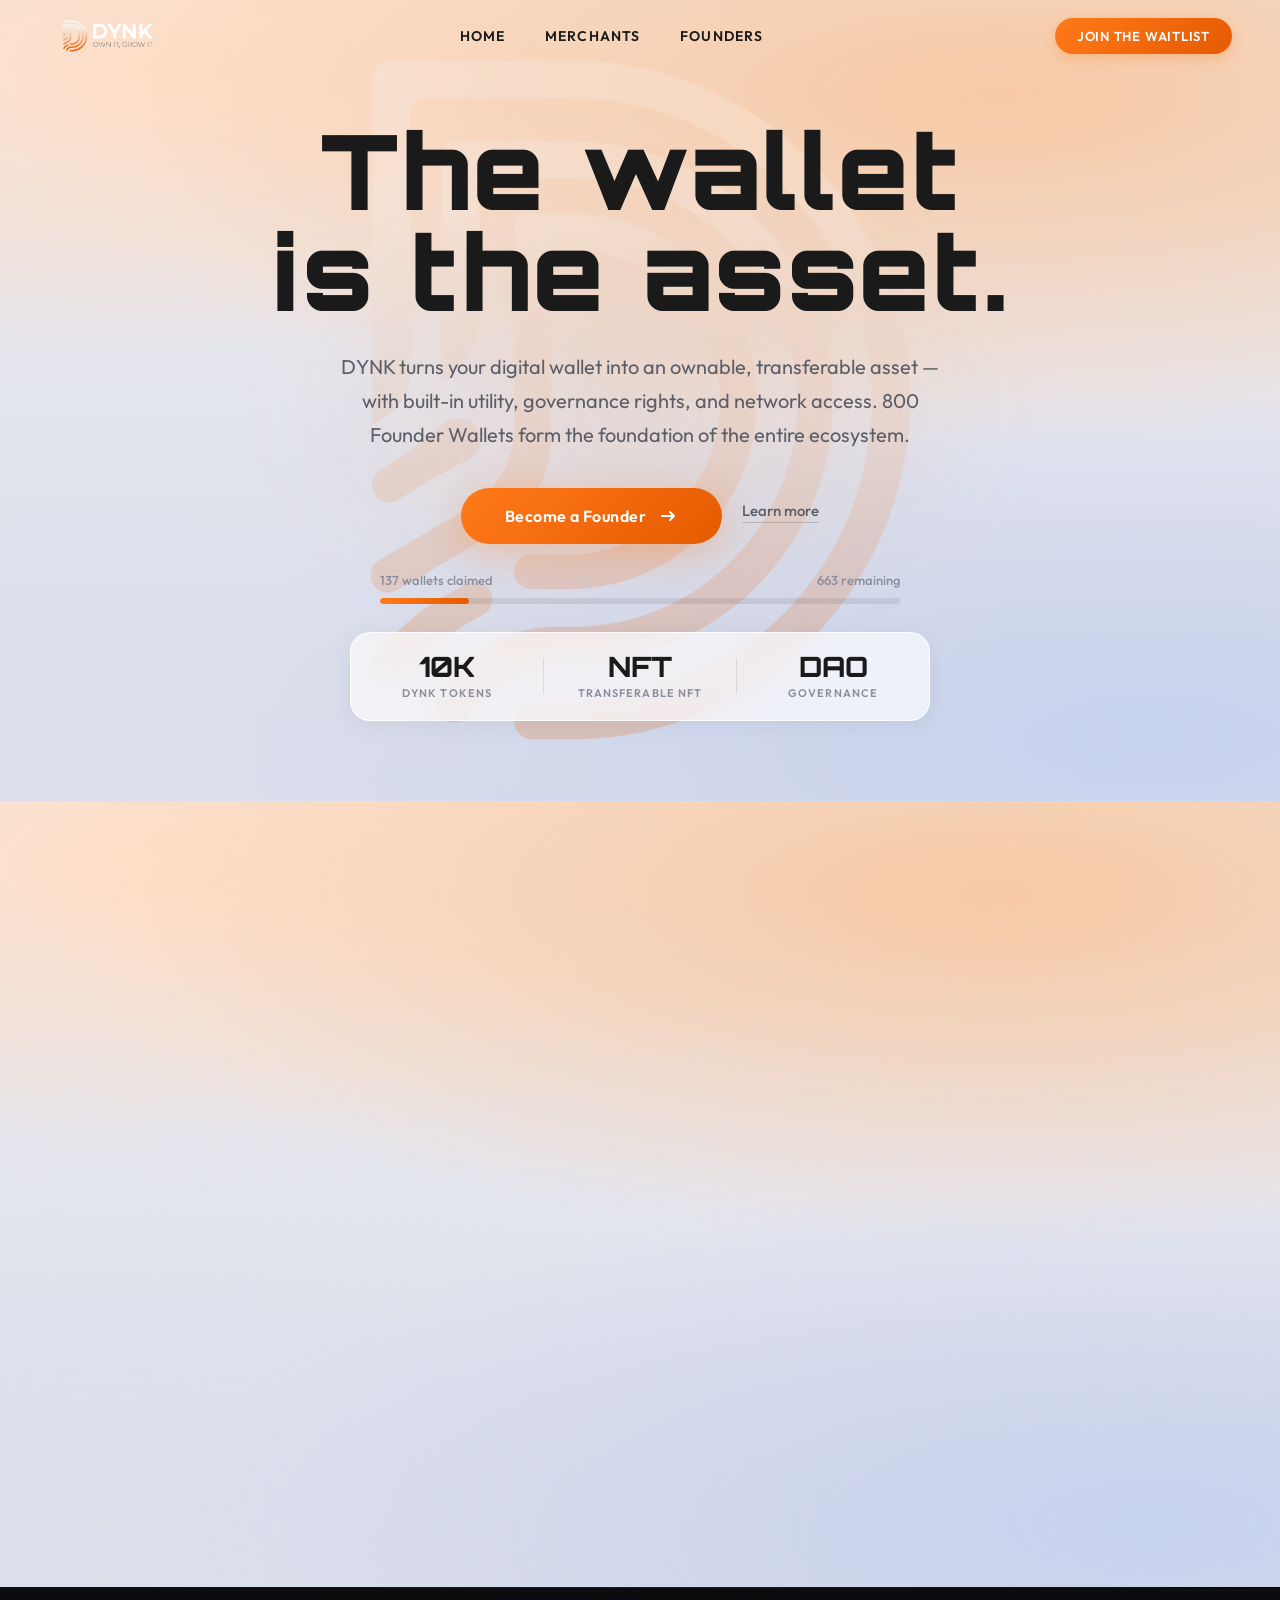
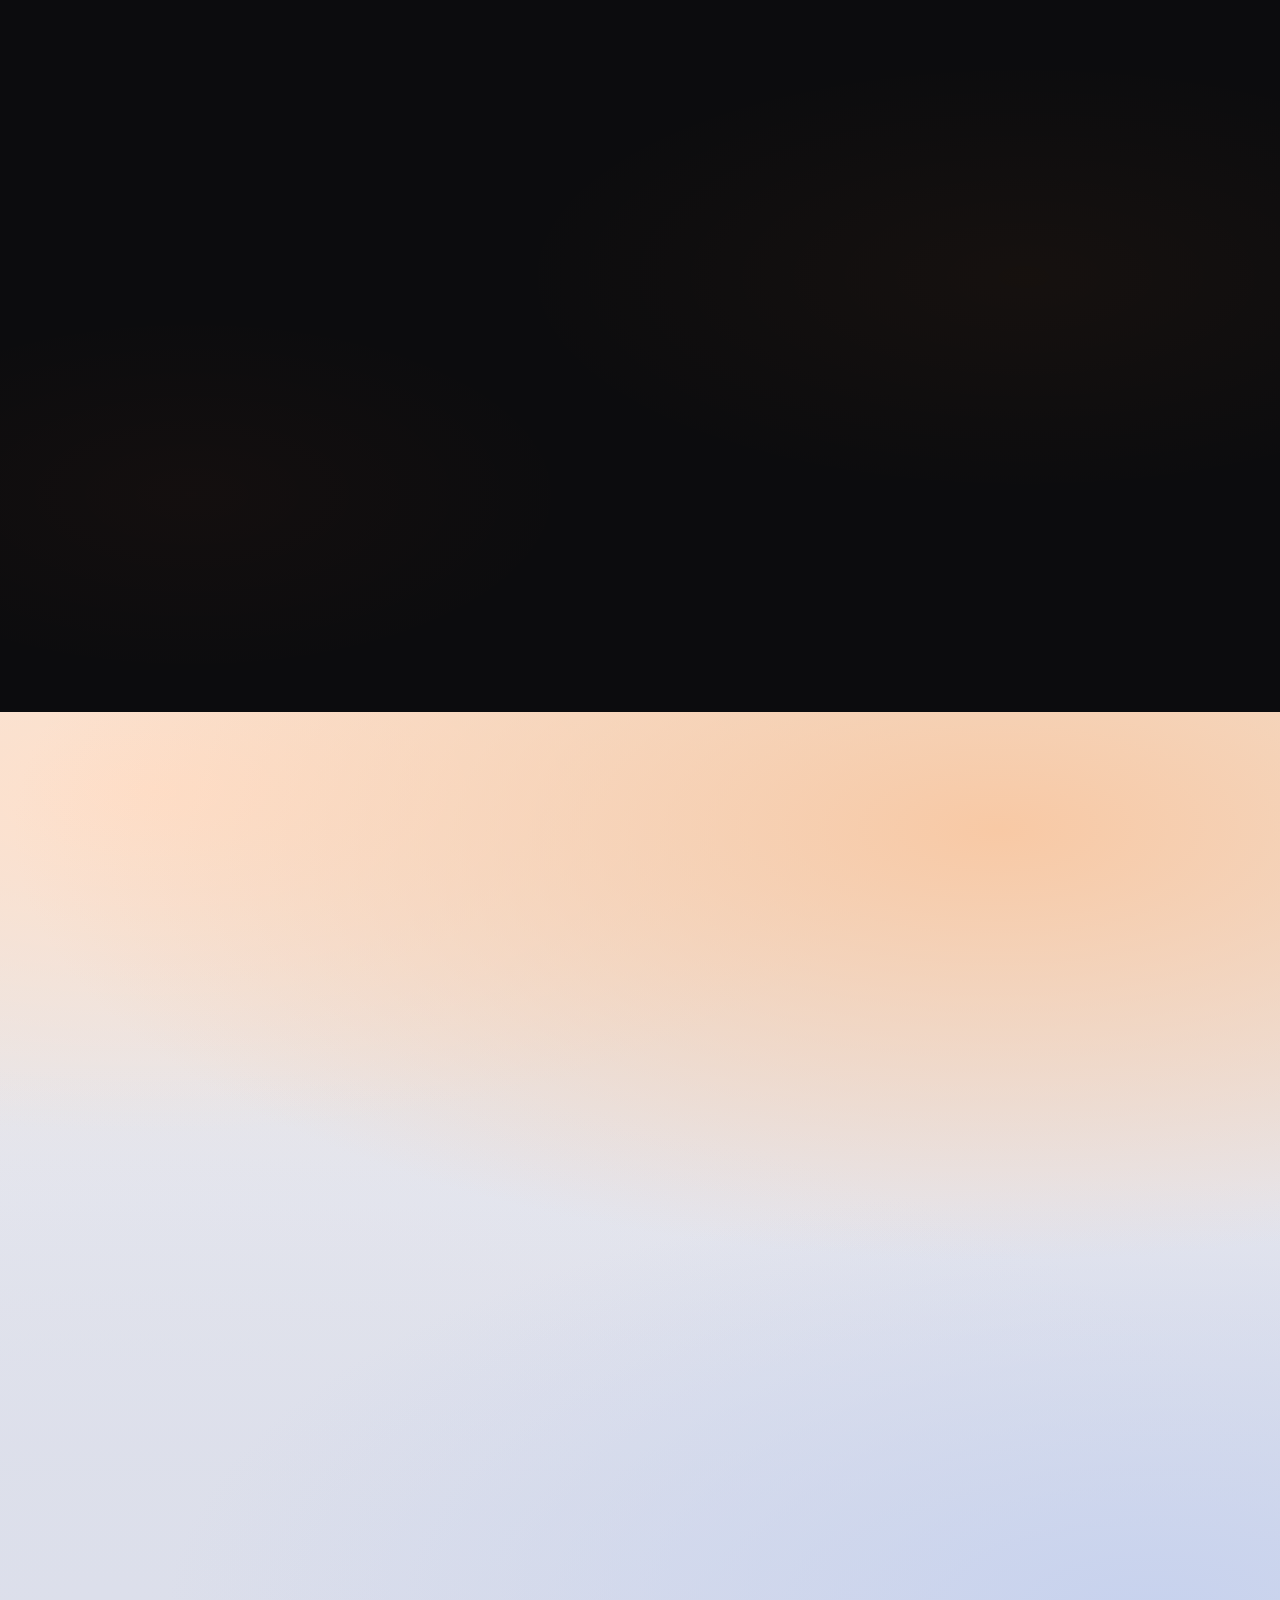
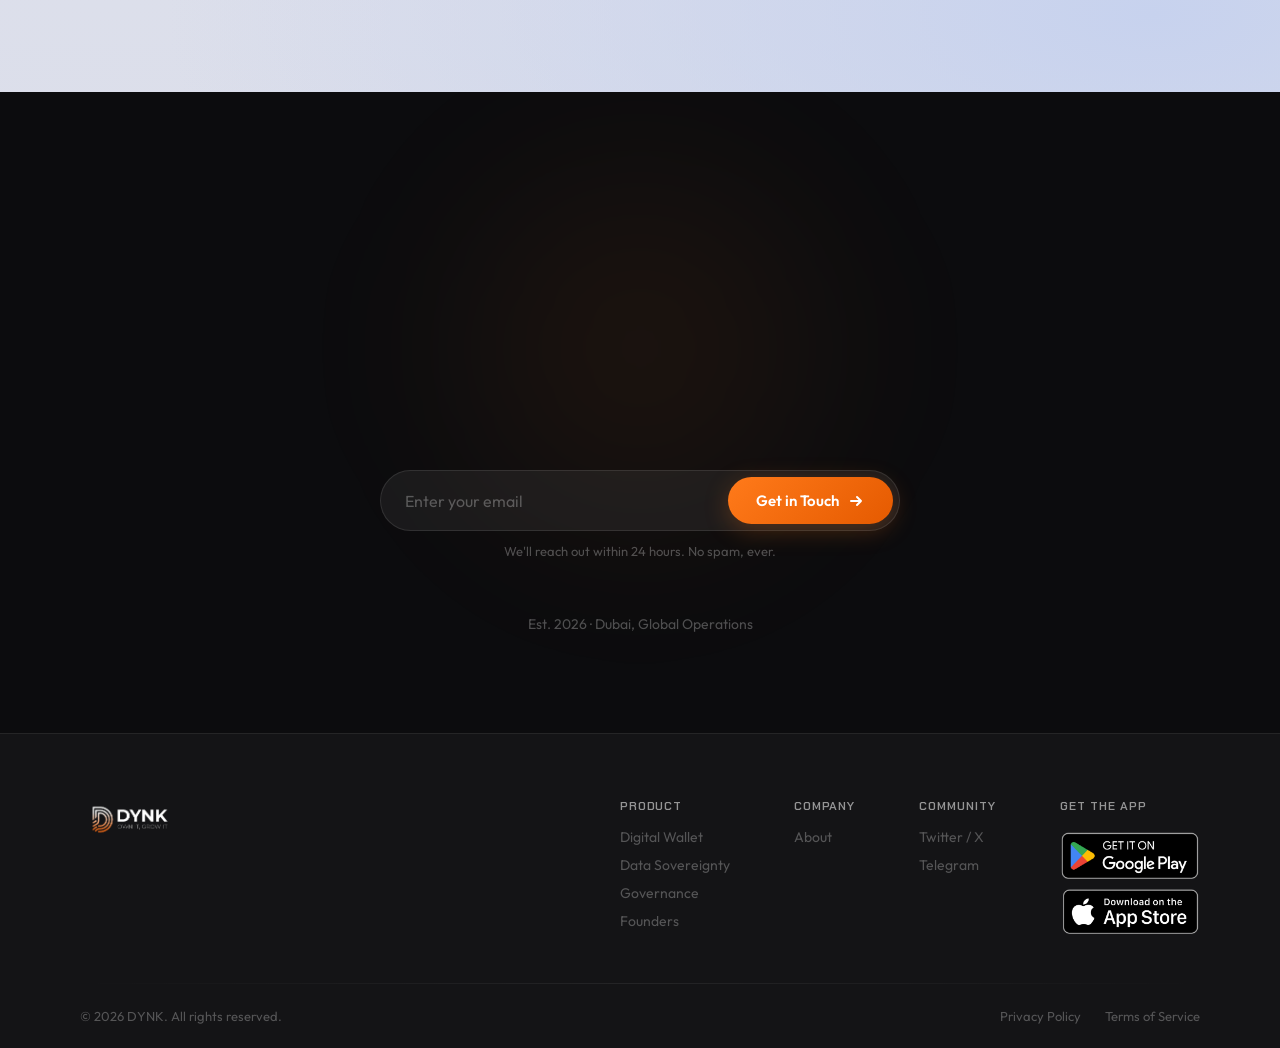
==== founders/index.html @ 8c7a5c3d "Fix Google Sheets webhook redirect and clean up routing - Fix sheets.js to manually follow Google Ap" ====
<!DOCTYPE html>
<html lang="en">
<head>
<meta charset="UTF-8">
<meta name="viewport" content="width=device-width, initial-scale=1.0">
<title>DYNK — Become a Founder</title>
<link rel="icon" type="image/png" href="../assets/dynk-gradient-mark.png">
<link href="https://fonts.googleapis.com/css2?family=Chakra+Petch:wght@400;500;600;700&family=Outfit:wght@300;400;500;600;700&family=Orbitron:wght@400;500;600;700;800;900&display=swap" rel="stylesheet">
<link rel="stylesheet" href="../hero.css">
<link rel="stylesheet" href="../sections.css">
<link rel="stylesheet" href="../founders.css">
<link rel="stylesheet" href="../scroll-anim.css">
</head>
<body>

<!-- NAV -->
<nav class="nav" id="siteNav">
  <div class="nav-inner">
    <a href="/" class="nav-logo">
      <img src="../assets/dynk-logo.png" alt="DYNK">
    </a>
    <div class="nav-links">
      <a href="/">Home</a>
      <a href="/merchants">Merchants</a>
      <a href="#">Founders</a>
    </div>
    <a href="#" class="nav-platform-btn">Join the Waitlist</a>
  </div>
</nav>

<!-- HERO -->
<section class="f-hero">
  <div class="hero-bg-light"></div>
  <div class="f-hero-glow"></div>
  <div class="f-hero-bg-mark">
    <img src="../assets/dynk-gradient-mark.png" alt="">
  </div>

  <div class="f-hero-content">
    <h1 class="f-hero-title f-hero-anim" style="--delay:0.1s">
      The wallet is the asset.
    </h1>

    <p class="f-hero-sub f-hero-anim" style="--delay:0.4s">
      DYNK turns your digital wallet into an ownable, transferable asset — with built-in utility, governance rights, and network access. 800 Founder Wallets form the foundation of the entire ecosystem.
    </p>

    <div class="f-hero-actions f-hero-anim" style="--delay:0.55s">
      <a href="#contact" class="hero-cta">
        <span>Become a Founder</span>
        <svg width="20" height="20" viewBox="0 0 20 20" fill="none"><path d="M4 10h12M12 6l4 4-4 4" stroke="currentColor" stroke-width="2" stroke-linecap="round" stroke-linejoin="round"></path></svg>
      </a>
      <a href="#problem" class="f-hero-learn">Learn more</a>
    </div>

    <div class="f-hero-progress-wrap f-hero-anim" style="--delay:0.7s">
      <div class="f-hero-progress-header">
        <span>137 wallets claimed</span>
        <span>663 remaining</span>
      </div>
      <div class="f-hero-progress-bar">
        <div class="f-hero-progress-fill" style="width: 17.1%"></div>
      </div>
    </div>

    <div class="f-hero-stats f-hero-anim" style="--delay:0.85s">
      <div class="f-hero-stat">
        <span class="f-hero-stat-val">10K</span>
        <span class="f-hero-stat-label">DYNK Tokens</span>
      </div>
      <div class="f-hero-stat-div"></div>
      <div class="f-hero-stat">
        <span class="f-hero-stat-val">NFT</span>
        <span class="f-hero-stat-label">Transferable NFT</span>
      </div>
      <div class="f-hero-stat-div"></div>
      <div class="f-hero-stat">
        <span class="f-hero-stat-val">DAO</span>
        <span class="f-hero-stat-label">Governance</span>
      </div>
    </div>
  </div>
</section>

<!-- THE PROBLEM -->
<section class="sec-wallet fp-section" id="problem">
  <div class="sec-inner">
    <div class="sec-label" data-anim="fade-up">The Problem</div>
    <h2 class="sec-title" data-anim="fade-up" data-delay="1">You're the product.<br>Not the customer.</h2>
    <p class="sec-desc" data-anim="fade-up" data-delay="2">Facebook, Google and Booking.com built trillion-dollar empires on your data — and you get nothing. Meanwhile fiat quietly erodes and crypto never reached daily use.</p>
    <div class="fp-stats-row">
      <div class="fp-stat-card" data-anim="fade-up" data-delay="1">
        <div class="fp-stat-val">$0</div>
        <div class="fp-stat-label">Earned by wallet holders</div>
        <p>Trillion-dollar empires monetise your data. All platform value flows to the provider.</p>
      </div>
      <div class="fp-stat-card" data-anim="fade-up" data-delay="2">
        <div class="fp-stat-val">4.5B</div>
        <div class="fp-stat-label">Zero Ownership</div>
        <p>Your wallet grows for years, but data, identity and loyalty belong to the platform.</p>
      </div>
      <div class="fp-stat-card" data-anim="fade-up" data-delay="3">
        <div class="fp-stat-val">15%+</div>
        <div class="fp-stat-label">Fiat Failing</div>
        <p>Global tensions expose fiat's limits. Digital currencies are the next order.</p>
      </div>
    </div>
  </div>
</section>

<!-- THE SOLUTION -->
<section class="sec-data fp-section">
  <div class="sec-inner">
    <div class="sec-label" data-anim="fade-up">The Solution</div>
    <h2 class="sec-title sec-title--light" data-anim="fade-up" data-delay="1">Not just a wallet.<br>A category of one.</h2>
    <p class="sec-desc sec-desc--light" data-anim="fade-up" data-delay="2" style="margin-bottom:48px;">DYNK's differentiation is not in the wallet itself. The wallet is the trojan horse. The agent is the company.</p>
    <div class="fp-compare">
      <div class="fp-compare-col fp-compare-col--old" data-anim="slide-left">
        <h4>Traditional Wallets</h4>
        <span class="fp-compare-sub">Other competitors</span>
        <ul>
          <li>Store value</li>
          <li>Send &amp; receive</li>
          <li class="fp-compare-neg">User earns nothing</li>
          <li class="fp-compare-neg">Platform owns data</li>
          <li class="fp-compare-neg">Not transferable</li>
        </ul>
      </div>
      <div class="fp-compare-col fp-compare-col--new" data-anim="slide-right">
        <h4>DYNK</h4>
        <span class="fp-compare-sub">A consented, user-paid commerce network</span>
        <ul>
          <li>Store value + send &amp; receive</li>
          <li>Owns your data</li>
          <li>Earns from your activity</li>
          <li>AI agent negotiates deals</li>
          <li>Wallet is a transferable NFT</li>
        </ul>
      </div>
    </div>
  </div>
</section>

<!-- WHAT FOUNDERS GET -->
<section class="sec-wallet fp-section">
  <div class="sec-inner">
    <div class="sec-label" data-anim="fade-up">Founder Benefits</div>
    <h2 class="sec-title" data-anim="fade-up" data-delay="1">What you get.</h2>
    <p class="sec-desc" data-anim="fade-up" data-delay="2" style="margin-bottom:48px;">800 Founder Wallets (#001–#800). Utility-packed wallets with governance rights and priority network access.</p>
    <div class="wallet-grid" style="grid-template-columns: repeat(3, 1fr);">
      <div class="w-card fp-benefit-card" data-anim="fade-up" data-delay="1">
        <div class="fp-benefit-num">10,000</div>
        <h3>DYNK Tokens</h3>
        <p>Each Founder Wallet comes loaded with 10,000 DYNK tokens at genesis.</p>
      </div>
      <div class="w-card fp-benefit-card" data-anim="fade-up" data-delay="2">
        <div class="fp-benefit-num">38%</div>
        <h3>Founder Allocation</h3>
        <p>8,000,000 DYNK (38% of total 21M supply) allocated to Founder Wallets.</p>
      </div>
      <div class="w-card fp-benefit-card" data-anim="fade-up" data-delay="3">
        <div class="fp-benefit-num">1¢</div>
        <h3>Network Utility</h3>
        <p>Transaction fees flow back into the treasury to fund network development and ecosystem growth.</p>
      </div>
      <div class="w-card fp-benefit-card" data-anim="fade-up" data-delay="4">
        <div class="fp-benefit-num">NFT</div>
        <h3>Transferable NFT</h3>
        <p>Your wallet is minted as a unique NFT on Solana — move it peer-to-peer or hold it long term.</p>
      </div>
      <div class="w-card fp-benefit-card" data-anim="fade-up" data-delay="5">
        <div class="fp-benefit-num">DAO</div>
        <h3>Governance Rights</h3>
        <p>Founders form the governance layer. Vote on protocol changes, treasury allocation, and roadmap.</p>
      </div>
      <div class="w-card fp-benefit-card" data-anim="fade-up" data-delay="6">
        <div class="fp-benefit-num">AI</div>
        <h3>Personal AI Agent</h3>
        <p>Every wallet gets an on-device AI agent — managing finances, executing transactions, protecting data.</p>
      </div>
    </div>
  </div>
</section>

<!-- CONTACT CTA -->
<section class="f-cta" id="contact">
  <div class="f-cta-inner">
    <h2 class="f-cta-title">Own the wallet.<br>Own the network.</h2>
    <p class="f-cta-desc">800 Founder Wallets. The future of commerce is ownable. Leave your email and we'll be in touch.</p>
    <form class="fp-email-form" id="founderForm" onsubmit="return handleFounderSubmit(event)">
      <div class="fp-email-input-wrap">
        <input type="email" class="fp-email-input" placeholder="Enter your email" required id="founderEmail">
        <button type="submit" class="fp-email-btn">
          <span>Get in Touch</span>
          <svg width="18" height="18" viewBox="0 0 18 18" fill="none"><path d="M4 9h10M10 5l4 4-4 4" stroke="currentColor" stroke-width="2" stroke-linecap="round" stroke-linejoin="round"></path></svg>
        </button>
      </div>
      <p class="fp-email-note">We'll reach out within 24 hours. No spam, ever.</p>
    </form>
    <div class="fp-email-success" id="founderSuccess" style="display:none;">
      <div class="fp-success-icon">✓</div>
      <p class="fp-success-msg">Thank you! We'll be in touch soon.</p>
    </div>
    <p class="fp-contact-detail" style="margin-top:32px;">Est. 2026 · Dubai, Global Operations</p>
  </div>
</section>

<!-- FOOTER -->
<footer class="footer">
  <div class="footer-inner">
    <div class="footer-top">
      <div class="footer-brand">
        <a href="/" class="footer-brand-logo"><img src="../assets/dynk-logo.png" alt="DYNK"></a>
      </div>
      <div class="footer-cols">
        <div class="footer-col"><h5>Product</h5><a href="/#wallet">Digital Wallet</a><a href="/#data">Data Sovereignty</a><a href="/#foundation">Governance</a><a href="#">Founders</a></div>
        <div class="footer-col"><h5>Company</h5><a href="#">About</a></div>
        <div class="footer-col"><h5>Community</h5><a href="#">Twitter / X</a><a href="#">Telegram</a></div>
        <div class="footer-col footer-col-app"><h5>Get the App</h5><div class="footer-app-badges"><a href="#" class="footer-badge"><img src="../assets/apple.png" alt="Download on the App Store" class="footer-badge-img"></a><a href="#" class="footer-badge"><img src="../assets/android.png" alt="Get it on Google Play" class="footer-badge-img"></a></div></div>
      </div>
    </div>
    <div class="footer-rule"></div>
    <div class="footer-bottom">
      <p class="footer-copy">&copy; 2026 DYNK. All rights reserved.</p>
      <div class="footer-legal"><a href="#">Privacy Policy</a><a href="#">Terms of Service</a></div>
    </div>
  </div>
</footer>

<script>
// Nav scroll
window.addEventListener('scroll', function() {
  document.getElementById('siteNav').classList.toggle('scrolled', window.scrollY > 60);
}, { passive: true });

// Founder form
async function handleFounderSubmit(e) {
  e.preventDefault();
  var email = document.getElementById('founderEmail').value;
  if (!email) return;
  var btn = document.querySelector('.fp-email-btn');
  btn.disabled = true;
  try {
    var res = await fetch('/api/submit', {
      method: 'POST',
      headers: { 'Content-Type': 'application/json' },
      body: JSON.stringify({ email: email }),
    });
    if (!res.ok) throw new Error();
    document.getElementById('founderForm').style.display = 'none';
    document.getElementById('founderSuccess').style.display = 'flex';
  } catch {
    alert('Something went wrong. Please try again.');
    btn.disabled = false;
  }
}
</script>
<script src="../scroll-anim.js"></script>
</body>
</html>
---- hero.css ----
/* ═══════════════════════════════════════
   DYNK — Hero & Nav Styles
   ═══════════════════════════════════════ */

:root {
  --orange: #FF7A1A;
  --orange-deep: #E55A00;
  --orange-soft: #FFB088;
  --ink: #0C0C0E;
  --ink-2: #141416;
  --ink-3: #1E1E22;
  --text-1: #FFFFFF;
  --text-2: rgba(255,255,255,0.55);
  --text-3: rgba(255,255,255,0.28);
  --border: rgba(255,255,255,0.07);
  --font-display: 'Chakra Petch', system-ui, sans-serif;
  --font-heading: 'Orbitron', system-ui, sans-serif;
  --font-body: 'Outfit', -apple-system, BlinkMacSystemFont, sans-serif;
  --r-pill: 999px;
}

*, *::before, *::after { box-sizing: border-box; margin: 0; padding: 0; }
html { scroll-behavior: smooth; -webkit-font-smoothing: antialiased; }
body {
  font-family: var(--font-body);
  color: var(--text-1);
  background: var(--ink);
  overflow-x: hidden;
}

/* ── NAV (light-first) ── */
.nav {
  position: fixed; top: 0; left: 0; right: 0; z-index: 100;
  padding: 0 48px; height: 72px; display: flex; align-items: center;
  transition: background 0.5s, backdrop-filter 0.5s, box-shadow 0.5s;
}
.nav.scrolled {
  background: rgba(240, 229, 218, 0.82);
  backdrop-filter: blur(24px) saturate(1.4);
  -webkit-backdrop-filter: blur(24px) saturate(1.4);
  box-shadow: 0 1px 0 rgba(0,0,0,0.06);
}
.nav-inner {
  max-width: 1280px; width: 100%; margin: 0 auto;
  display: flex; align-items: center; justify-content: space-between;
}
.nav-logo {
  display: flex; align-items: center; gap: 10px; text-decoration: none;
}
.nav-logo img { width: 120px; height: auto; object-fit: contain; }
.nav-logo-text { display: flex; flex-direction: column; gap: 1px; }
.nav-logo-name {
  font-family: var(--font-heading); font-weight: 700; font-size: 17px;
  color: #1A1A1A; letter-spacing: 0.08em; line-height: 1.1;
}
.nav-logo-tagline {
  font-size: 8.5px; font-weight: 600; color: #8A8D9A;
  letter-spacing: 0.14em; text-transform: uppercase; line-height: 1;
}
.nav-links { display: flex; gap: 40px; }
.nav-links a {
  text-decoration: none; font-size: 14px; font-weight: 600;
  color: #1A1A1A; letter-spacing: 0.08em; text-transform: uppercase;
  transition: color 0.3s;
}
.nav-links a:hover { color: var(--orange); }
.nav-platform-btn {
  display: inline-flex; align-items: center;
  padding: 10px 22px;
  background: linear-gradient(135deg, var(--orange), var(--orange-deep));
  color: #fff; font-size: 13px; font-weight: 600;
  letter-spacing: 0.06em; text-transform: uppercase;
  text-decoration: none; border-radius: var(--r-pill);
  box-shadow: 0 4px 14px rgba(255,122,26,0.3);
  transition: transform 0.2s, box-shadow 0.2s;
  white-space: nowrap;
}
.nav-platform-btn:hover {
  transform: translateY(-1px);
  box-shadow: 0 6px 18px rgba(255,122,26,0.4);
}

/* ── HERO (light, two-column) ── */
.hero {
  position: relative;
  min-height: 100vh; min-height: 100dvh;
  display: flex; flex-direction: column;
  overflow: hidden;
}
.hero-bg-light {
  position: absolute; inset: 0;
  background:
    radial-gradient(140% 80% at 78% 12%, #F8C9A5 0%, rgba(248,201,165,0) 55%),
    radial-gradient(120% 70% at 12% 8%, #FFE0CB 0%, rgba(255,224,203,0) 50%),
    radial-gradient(140% 80% at 90% 92%, #C7D2EE 0%, rgba(199,210,238,0) 55%),
    radial-gradient(160% 90% at 8% 90%, #DCDFEB 0%, rgba(220,223,235,0) 60%),
    linear-gradient(180deg, #F0E5DA 0%, #E5E6EE 50%, #DBDDE8 100%);
}

.hero-inner {
  flex: 1;
  max-width: 1280px; width: 100%; margin: 0 auto;
  padding: 140px 60px 40px;
  display: grid; grid-template-columns: 1fr 1.1fr;
  align-items: center; gap: 20px;
  position: relative; z-index: 2;
}

.hero-text {
  display: flex; flex-direction: column; gap: 4px;
}
.hero-headline {
  font-family: var(--font-display);
  font-size: clamp(30px, 3.6vw, 48px);
  font-weight: 700; color: #1A1A1A;
  letter-spacing: 0.03em; line-height: 1.15;
}
.hero-brand {
  font-family: var(--font-heading);
  font-size: clamp(60px, 9vw, 120px);
  font-weight: 900; color: #1A1A1A;
  letter-spacing: 0.04em; line-height: 0.95;
  margin: 8px 0 12px;
}
.hero-subtitle {
  font-size: clamp(16px, 1.6vw, 20px);
  color: #5C5E68; line-height: 1.5;
}
.hero-buttons {
  display: flex; gap: 14px; margin-top: 24px; flex-wrap: wrap;
}
.hero-btn-primary {
  display: inline-flex; align-items: center;
  padding: 16px 36px;
  background: linear-gradient(135deg, var(--orange), var(--orange-deep));
  color: white; font-weight: 600; font-size: 16px;
  text-decoration: none; border-radius: var(--r-pill);
  box-shadow: 0 8px 28px rgba(255,122,26,0.3);
  transition: transform 0.3s cubic-bezier(0.16,1,0.3,1), box-shadow 0.3s;
}
.hero-btn-primary:hover {
  transform: translateY(-2px) scale(1.02);
  box-shadow: 0 12px 36px rgba(255,122,26,0.4);
}
.hero-btn-secondary {
  display: inline-flex; align-items: center;
  padding: 16px 36px;
  background: rgba(255,255,255,0.5);
  border: 1.5px solid #C8CAD4;
  color: #1A1A1A; font-weight: 500; font-size: 16px;
  text-decoration: none; border-radius: var(--r-pill);
  transition: background 0.3s, border-color 0.3s;
}
.hero-btn-secondary:hover {
  background: rgba(255,255,255,0.7);
  border-color: #A0A3B1;
}

.hero-visual {
  display: flex; align-items: center; justify-content: center;
  position: relative;
}
.hero-visual img {
  width: 115%; max-width: 700px;
  height: auto; object-fit: contain;
  filter: drop-shadow(0 20px 60px rgba(180,100,40,0.12));
  will-change: transform;
}
.hero-visual video {
  width: 140%; max-width: 860px;
  height: auto; object-fit: contain;
  will-change: transform;
}

/* ── Featured In ── */
.hero-featured {
  position: relative; z-index: 2;
  padding: 28px 60px;
  border-top: 1px solid rgba(0,0,0,0.06);
  display: flex; align-items: center; justify-content: center;
  gap: 48px;
  max-width: 1280px; margin: 0 auto; width: 100%;
}
.hero-featured > span {
  font-size: 13px; color: #A0A3B1; font-weight: 400;
}
.featured-logos {
  display: flex; align-items: center; gap: 40px;
}
.solana-logo {
  display: inline-flex; align-items: center; gap: 10px;
}
.featured-logo {
  font-size: 20px; color: #1A1A1A; opacity: 0.45;
}

/* ── Shared hero-cta button (reused in board section) ── */
.hero-cta {
  display: inline-flex; align-items: center; gap: 12px;
  margin-top: 8px; padding: 18px 44px;
  background: linear-gradient(135deg, var(--orange), var(--orange-deep));
  color: #fff; font-weight: 600; font-size: 16px;
  text-decoration: none; border-radius: var(--r-pill);
  letter-spacing: 0.03em;
  box-shadow: 0 8px 36px rgba(255,122,26,0.3);
  transition: transform 0.3s cubic-bezier(0.16,1,0.3,1), box-shadow 0.3s;
}
.hero-cta:hover {
  transform: translateY(-2px) scale(1.02);
  box-shadow: 0 14px 48px rgba(255,122,26,0.4);
}
.hero-cta svg { transition: transform 0.3s; }
.hero-cta:hover svg { transform: translateX(4px); }

/* ── ENTRANCE ANIMATIONS ── */
.hero-entrance {
  opacity: 0;
  transition-property: opacity, transform;
  transition-timing-function: cubic-bezier(0.16, 1, 0.3, 1);
  transition-duration: 1s;
}
.hero-entrance.entered { opacity: 1; transform: none !important; }
.hero-entrance--text {
  transform: translateX(-50px);
  transition-duration: 1.2s;
}
.hero-entrance--visual {
  transform: translateX(60px) scale(0.92);
  transition-duration: 1.4s;
}
.hero-entrance--featured {
  transform: translateY(20px);
  transition-duration: 0.8s;
}

/* ── RESPONSIVE ── */
@media (max-width: 960px) {
  .nav { padding: 0 24px; }
  .nav-links { display: none; }
  .hero-inner {
    grid-template-columns: 1fr;
    padding: 120px 40px 40px;
    gap: 32px; text-align: center;
  }
  .hero-text { align-items: center; }
  .hero-visual img { width: 80%; max-width: 400px; }
  .hero-visual video { width: 100%; max-width: 480px; }
  .hero-featured { flex-direction: column; gap: 16px; padding: 24px 40px; }
  .featured-logos { gap: 24px; flex-wrap: wrap; justify-content: center; }
}
@media (max-width: 600px) {
  .nav { padding: 0 16px; }
  .hero-inner { padding: 100px 20px 30px; }
  .hero-featured { padding: 20px; }
  .hero-buttons { flex-direction: column; align-items: stretch; }
  .hero-btn-primary, .hero-btn-secondary { justify-content: center; }
}
---- sections.css ----
/* ═══════════════════════════════════════
   DYNK — Body Section Styles
   ═══════════════════════════════════════ */

/* ── SECTION SHARED ── */
.sec-inner { max-width: 1200px; margin: 0 auto; padding: 0 40px; position: relative; z-index: 2; }
.sec-label {
  display: flex; align-items: center; gap: 12px; margin-bottom: 20px;
  font-size: 13px; font-weight: 600; color: var(--orange);
  letter-spacing: 0.08em; text-transform: uppercase;
}
.sec-label-num {
  font-family: var(--font-heading); font-weight: 700; font-size: 11px; opacity: 0.6;
}
.sec-label-line { width: 32px; height: 1px; background: var(--orange); opacity: 0.4; }
.sec-title {
  font-family: var(--font-heading);
  font-size: clamp(34px, 4.5vw, 56px); font-weight: 700;
  letter-spacing: 0.02em; line-height: 1.1;
  color: #1A1A1A; margin-bottom: 16px;
}
.sec-title--light { color: var(--text-1); }
.sec-desc {
  font-size: 18px; font-weight: 400; color: #5C5E68;
  line-height: 1.65; max-width: 500px; text-wrap: pretty;
}
.sec-desc--light { color: var(--text-2); }

/* ── PHONE MOCKUPS ── */
.phone-mockup {
  border-radius: 36px;
  overflow: hidden;
  box-shadow: 0 24px 80px rgba(0,0,0,0.12), 0 8px 24px rgba(0,0,0,0.06);
  background: #1A1A1A;
  padding: 4px;
  transition: transform 0.5s cubic-bezier(0.16,1,0.3,1);
}
.phone-mockup img {
  width: 100%;
  display: block;
  border-radius: 32px;
}
.phone-mockup--dark {
  box-shadow: 0 24px 80px rgba(0,0,0,0.45), 0 8px 24px rgba(0,0,0,0.3), 0 0 0 1px rgba(255,255,255,0.06);
}

/* ── WALLET (warm gradient) ── */
.sec-wallet {
  position: relative; padding: 140px 0;
  background:
    radial-gradient(140% 80% at 78% 12%, #F8C9A5 0%, rgba(248,201,165,0) 55%),
    radial-gradient(120% 70% at 12% 8%, #FFE0CB 0%, rgba(255,224,203,0) 50%),
    radial-gradient(140% 80% at 90% 92%, #C7D2EE 0%, rgba(199,210,238,0) 55%),
    radial-gradient(160% 90% at 8% 90%, #DCDFEB 0%, rgba(220,223,235,0) 60%),
    linear-gradient(180deg, #F0E5DA 0%, #E5E6EE 50%, #DBDDE8 100%);
}
.wallet-grid {
  display: grid; grid-template-columns: repeat(4, 1fr); gap: 16px; margin-top: 56px;
}
.w-card {
  background: rgba(255,255,255,0.7); backdrop-filter: blur(20px);
  -webkit-backdrop-filter: blur(20px);
  border: 1px solid rgba(255,255,255,0.7); border-radius: 24px;
  padding: 32px 24px; display: flex; flex-direction: column; gap: 14px;
  transition: transform 0.4s cubic-bezier(0.16,1,0.3,1), box-shadow 0.4s;
  box-shadow: 0 2px 16px rgba(0,0,0,0.04);
}
.w-card:hover {
  transform: translateY(-4px);
  box-shadow: 0 16px 48px rgba(0,0,0,0.07);
}
.w-card-icon {
  width: 48px; height: 48px; border-radius: 14px;
  background: rgba(255,122,26,0.08);
  display: flex; align-items: center; justify-content: center;
  color: var(--orange); font-size: 20px;
}
.w-card h3 {
  font-family: var(--font-display); font-size: 17px; font-weight: 700;
  color: #1A1A1A; letter-spacing: -0.01em;
}
.w-card p {
  font-size: 14px; color: #5C5E68; line-height: 1.6; text-wrap: pretty;
}

/* Wallet showcase (kept for founders page) */
.wallet-showcase {
  display: grid; grid-template-columns: 1fr 1fr;
  gap: 48px; align-items: center; margin-bottom: 56px;
}
.wallet-showcase-phone {
  display: flex; justify-content: center;
}
.wallet-showcase-phone .phone-mockup {
  max-width: 300px;
}

/* ── WALLET DARK (section 1) ── */
.sec-wallet-dark {
  position: relative; padding: 140px 0; overflow: hidden;
  background: var(--ink);
}
.sec-wallet-dark::before {
  content: ''; position: absolute; inset: 0;
  background:
    radial-gradient(ellipse 70% 60% at 75% 50%, rgba(255,122,26,0.06) 0%, transparent 55%),
    radial-gradient(ellipse 50% 40% at 20% 30%, rgba(255,100,40,0.04) 0%, transparent 50%);
  pointer-events: none;
}
.wdark-grid {
  display: grid; grid-template-columns: 1fr 1fr;
  gap: 80px; align-items: center;
}
.wdark-left {
  display: flex; flex-direction: column; gap: 24px;
}
.wdark-metrics {
  display: flex; align-items: center; gap: 0;
  padding: 20px 0; margin-top: -4px;
}
.wdark-metric {
  display: flex; flex-direction: column; gap: 4px;
  padding: 0 24px;
}
.wdark-metric:first-child { padding-left: 0; }
.wdark-metric-val {
  font-family: var(--font-heading);
  font-size: 26px; font-weight: 800; line-height: 1;
  color: var(--text-1);
}
.wdark-metric-label {
  font-size: 12px; font-weight: 500; color: var(--text-3);
  letter-spacing: 0.04em; text-transform: uppercase;
}
.wdark-metric-div {
  width: 1px; height: 36px; flex-shrink: 0;
  background: linear-gradient(to bottom, transparent, var(--border), transparent);
}

.wdark-cards {
  display: flex; flex-direction: column; gap: 16px; margin-top: 8px;
}
.wdark-cards--grid {
  display: grid; grid-template-columns: 1fr 1fr; gap: 12px; margin-top: 4px;
}
.w-card--dark {
  background: rgba(255,255,255,0.05);
  border-color: rgba(255,255,255,0.08);
  box-shadow: none;
}
.w-card--dark:hover {
  background: rgba(255,255,255,0.08);
  box-shadow: 0 12px 40px rgba(0,0,0,0.2);
}
.w-card--dark h3 { color: var(--text-1); }
.w-card--dark p  { color: var(--text-2); }
.w-card-icon--dark { background: rgba(255,122,26,0.12); }
.sec-label-line--light { background: rgba(255,255,255,0.25) !important; }
.wdark-right {
  display: flex; justify-content: center; align-items: center;
}
.wdark-right .phone-mockup {
  max-width: 300px; width: 100%;
}

.wdark-phones {
  position: relative;
  width: 100%;
  max-width: 340px;
  height: 540px;
  display: flex; align-items: center; justify-content: center;
}
.wdark-phone-main {
  position: absolute;
  width: 64%;
  z-index: 2;
  left: 50%;
  transform: translateX(-50%);
  filter: drop-shadow(0 32px 64px rgba(0,0,0,0.6));
}
.wdark-phone-bg {
  position: absolute;
  width: 54%;
  z-index: 1;
  right: 0;
  top: 50%;
  transform: translateY(-50%) rotate(6deg) translateX(8%);
  opacity: 0.75;
  filter: drop-shadow(0 16px 32px rgba(0,0,0,0.4));
}
.wdark-phones::before {
  content: '';
  position: absolute;
  width: 200px; height: 200px;
  border-radius: 50%;
  background: radial-gradient(circle, rgba(255,122,26,0.15) 0%, transparent 70%);
  top: 50%; left: 50%;
  transform: translate(-50%, -50%);
  pointer-events: none;
  z-index: 0;
}

/* ── WALLET LIGHT (section 2) ── */
.sec-wallet-light {
  position: relative; padding: 140px 0;
  background:
    radial-gradient(140% 80% at 78% 12%, #F8C9A5 0%, rgba(248,201,165,0) 55%),
    radial-gradient(120% 70% at 12% 8%, #FFE0CB 0%, rgba(255,224,203,0) 50%),
    radial-gradient(140% 80% at 90% 92%, #C7D2EE 0%, rgba(199,210,238,0) 55%),
    radial-gradient(160% 90% at 8% 90%, #DCDFEB 0%, rgba(220,223,235,0) 60%),
    linear-gradient(180deg, #F0E5DA 0%, #E5E6EE 50%, #DBDDE8 100%);
}
.wlight-cards {
  display: grid; grid-template-columns: 1fr 1fr;
  gap: 20px; margin-top: 48px;
}
.wlight-card {
  padding: 40px 32px;
}
.wlight-card h3 { font-size: 20px; }
.wlight-card p  { font-size: 15px; line-height: 1.65; }

/* ── DATA (dark) ── */
.sec-data {
  position: relative; padding: 80px 0; overflow: hidden;
  background: var(--ink);
}
.sec-data::before {
  content: ''; position: absolute; inset: 0;
  background:
    radial-gradient(ellipse 80% 60% at 80% 40%, rgba(255,122,26,0.04) 0%, transparent 50%),
    radial-gradient(ellipse 60% 50% at 15% 70%, rgba(255,100,40,0.03) 0%, transparent 50%);
  pointer-events: none;
}
.sec-data::after {
  content: ''; position: absolute; top: 0; left: 8%; right: 8%; height: 1px;
  background: linear-gradient(90deg, transparent, var(--border), transparent);
}
.data-grid {
  display: grid; grid-template-columns: 1fr 1fr; gap: 80px; align-items: start;
}
.data-left { padding-top: 20px; }
.data-right { display: flex; flex-direction: column; }
.d-item {
  display: flex; gap: 20px; padding: 28px 0;
  border-bottom: 1px solid var(--border); align-items: flex-start;
}
.d-item:last-child { border-bottom: none; }
.d-item-icon {
  width: 44px; height: 44px; border-radius: 12px; flex-shrink: 0;
  background: rgba(255,255,255,0.04);
  border: 1px solid var(--border);
  display: flex; align-items: center; justify-content: center;
  color: var(--orange); font-size: 18px;
}
.d-item-body { flex: 1; }
.d-item-body h4 {
  font-family: var(--font-display); font-size: 17px; font-weight: 600;
  color: var(--text-1); margin-bottom: 6px;
}
.d-item-body p {
  font-size: 15px; color: var(--text-2); line-height: 1.6; text-wrap: pretty;
}

/* Value loop cards (inside sec-data) */
.data-flow-cards {
  display: grid;
  grid-template-columns: repeat(4, 1fr);
  gap: 16px;
  margin-top: 28px;
  padding-top: 28px;
  border-top: 1px solid var(--border);
}
.data-flow-card {
  position: relative;
  display: flex; flex-direction: column; gap: 14px;
  padding: 28px 24px;
  background: rgba(255,255,255,0.05);
  border: 1px solid rgba(255,255,255,0.08);
  border-radius: 18px;
  transition: transform 0.35s ease, border-color 0.35s ease, background 0.35s ease;
}
.data-flow-card:hover {
  transform: translateY(-4px);
  background: rgba(255,255,255,0.08);
  border-color: rgba(255,122,26,0.35);
}
.data-flow-num {
  position: absolute; top: 16px; right: 18px;
  font-family: var(--font-heading); font-weight: 700; font-size: 12px;
  color: var(--text-3); letter-spacing: 1px;
}
.data-flow-card h4 {
  font-family: var(--font-display); font-size: 17px; font-weight: 600;
  color: var(--text-1); margin: 0;
}
.data-flow-card p {
  font-size: 14px; color: var(--text-2); line-height: 1.6; text-wrap: pretty; margin: 0;
}

/* Data screens */
.data-screens {
  display: flex; justify-content: center; gap: 28px; margin-top: 64px;
}
.data-screens .phone-mockup {
  max-width: 200px;
}
.data-screens .phone-mockup:first-child {
  transform: rotate(-4deg) translateY(10px);
}
.data-screens .phone-mockup:last-child {
  transform: rotate(4deg) translateY(-10px);
}

/* ── VALUE LOOP / MERCHANT FLOW (dark) ── */
.sec-flow {
  position: relative; padding: 40px 0 140px; overflow: hidden;
  background: var(--ink);
}
.sec-flow::before {
  content: ''; position: absolute; inset: 0;
  background:
    radial-gradient(ellipse 60% 50% at 50% 30%, rgba(255,122,26,0.05) 0%, transparent 55%);
  pointer-events: none;
}
.flow-head { max-width: 620px; margin: 0 0 64px; }
.flow-head .sec-desc { margin-top: 14px; }
.flow-head em { color: var(--orange); font-style: normal; }

/* Track */
.flow-track {
  display: grid;
  grid-template-columns: 1fr auto 1fr auto 1fr;
  align-items: stretch; gap: 0;
}
.flow-node {
  position: relative;
  display: flex; flex-direction: column; align-items: flex-start;
  padding: 32px 28px;
  background: linear-gradient(180deg, rgba(255,255,255,0.04), rgba(255,255,255,0.015));
  border: 1px solid var(--border);
  border-radius: 18px;
  transition: transform .35s ease, border-color .35s ease;
}
.flow-node:hover { transform: translateY(-4px); border-color: rgba(255,122,26,0.35); }
.flow-node--accent {
  border-color: rgba(255,122,26,0.3);
  background: linear-gradient(180deg, rgba(255,122,26,0.08), rgba(255,122,26,0.02));
}
.flow-node--accent .flow-icon {
  background: linear-gradient(135deg, var(--orange), var(--orange-deep));
  border-color: transparent; color: #fff;
}
.flow-num {
  position: absolute; top: 18px; right: 20px;
  font-family: var(--font-heading); font-weight: 700; font-size: 13px;
  color: var(--text-3); letter-spacing: 1px;
}
.flow-icon {
  width: 52px; height: 52px; border-radius: 14px; flex-shrink: 0;
  background: rgba(255,255,255,0.05);
  border: 1px solid var(--border);
  display: flex; align-items: center; justify-content: center;
  color: var(--orange); font-size: 22px; margin-bottom: 22px;
}
.flow-node h4 {
  font-family: var(--font-display); font-size: 19px; font-weight: 600;
  color: var(--text-1); margin-bottom: 8px;
}
.flow-node p { font-size: 14px; color: var(--text-2); line-height: 1.55; text-wrap: pretty; }

/* Connector */
.flow-link {
  position: relative; align-self: center;
  display: flex; flex-direction: column; align-items: center; justify-content: center;
  width: 130px; padding: 0 12px; gap: 8px;
}
.flow-link-label {
  font-family: var(--font-heading); font-size: 9.5px; font-weight: 600;
  letter-spacing: 0.5px; text-transform: uppercase;
  color: var(--text-3); text-align: center; line-height: 1.4;
}
.flow-link-line {
  width: 100%; height: 1px;
  background: linear-gradient(90deg, transparent, rgba(255,122,26,0.5), transparent);
}
.flow-link-arrow {
  position: absolute; right: 6px; top: 50%; transform: translateY(-50%);
  color: var(--orange); font-size: 12px;
}

/* Payout */
.flow-payout {
  position: relative; margin-top: 28px;
  border: 1px solid rgba(255,122,26,0.3);
  border-radius: 20px; overflow: hidden;
  background:
    radial-gradient(120% 140% at 0% 0%, rgba(255,122,26,0.14), transparent 55%),
    linear-gradient(180deg, rgba(255,255,255,0.04), rgba(255,255,255,0.015));
  display: flex; align-items: center; justify-content: space-between;
  flex-wrap: wrap; gap: 24px;
  padding: 32px 36px;
}
.flow-payout-main { display: flex; align-items: center; gap: 24px; flex: 1; min-width: 280px; }
.flow-payout-icon {
  width: 64px; height: 64px; border-radius: 16px; flex-shrink: 0;
  background: linear-gradient(135deg, var(--orange), var(--orange-deep));
  display: flex; align-items: center; justify-content: center;
  color: #fff; font-size: 28px;
  box-shadow: 0 10px 30px rgba(255,122,26,0.35);
}
.flow-payout-head { display: flex; align-items: center; gap: 12px; margin-bottom: 8px; }
.flow-num--pay {
  position: static; width: 24px; height: 24px; border-radius: 50%;
  display: flex; align-items: center; justify-content: center;
  background: var(--orange); color: #fff; font-size: 12px;
}
.flow-payout-head h4 {
  font-family: var(--font-display); font-size: 22px; font-weight: 700; color: var(--text-1);
}
.flow-payout-head h4 span { color: var(--orange); }
.flow-payout-body p { font-size: 15px; color: var(--text-2); line-height: 1.6; max-width: 540px; }
.flow-payout-loop {
  display: inline-flex; align-items: center; gap: 8px;
  font-family: var(--font-heading); font-size: 11px; font-weight: 600;
  letter-spacing: 0.5px; text-transform: uppercase;
  color: var(--orange);
  padding: 10px 18px; border-radius: var(--r-pill);
  border: 1px solid rgba(255,122,26,0.35);
  background: rgba(255,122,26,0.08);
  white-space: nowrap;
}

@media (max-width: 860px) {
  .flow-track { grid-template-columns: 1fr; gap: 0; }
  .flow-node { padding: 26px 24px; }
  .flow-link {
    width: 100%; flex-direction: row; gap: 12px;
    padding: 14px 0; justify-content: center;
  }
  .flow-link-line {
    width: 1px; height: 28px; order: -1;
    background: linear-gradient(180deg, transparent, rgba(255,122,26,0.5), transparent);
  }
  .flow-link-arrow {
    position: static; transform: rotate(90deg); right: auto; top: auto;
  }
  .flow-payout { padding: 28px 24px; }
  .flow-payout-main { gap: 18px; min-width: 0; }
  .flow-payout-icon { width: 52px; height: 52px; font-size: 22px; }
  .flow-payout-head h4 { font-size: 19px; }
}

/* ── VALUE LOOP — CIRCULAR VARIATION (dark) ── */
.sec-loop {
  position: relative; padding: 40px 0 150px; overflow: hidden;
  background: var(--ink);
}
.sec-loop::before {
  content: ''; position: absolute; top: 0; left: 8%; right: 8%; height: 1px;
  background: linear-gradient(90deg, transparent, var(--border), transparent);
}
.loop-head { max-width: 620px; margin: 0 auto 72px; text-align: center; }
.loop-head .sec-label { justify-content: center; }
.loop-head .sec-desc { margin-top: 14px; }

/* Stage */
.loop-stage {
  position: relative;
  width: 560px; height: 560px; max-width: 100%;
  margin: 0 auto;
}

/* Hub */
.loop-hub {
  position: absolute; top: 50%; left: 50%; transform: translate(-50%, -50%);
  width: 150px; height: 150px;
  display: flex; align-items: center; justify-content: center;
  z-index: 3;
}
.loop-hub-ring {
  position: absolute; inset: 0; border-radius: 50%;
  border: 1px solid rgba(255,122,26,0.25);
  animation: loopSpin 18s linear infinite;
}
.loop-hub-ring::after {
  content: ''; position: absolute; top: -4px; left: 50%; transform: translateX(-50%);
  width: 7px; height: 7px; border-radius: 50%; background: var(--orange);
  box-shadow: 0 0 12px var(--orange);
}
.loop-hub-ring--2 {
  inset: -22px; border-style: dashed; border-color: rgba(255,122,26,0.15);
  animation: loopSpin 26s linear infinite reverse;
}
.loop-hub-core {
  position: relative; z-index: 2;
  width: 118px; height: 118px; border-radius: 50%;
  display: flex; flex-direction: column; align-items: center; justify-content: center; gap: 6px;
  background: radial-gradient(circle at 50% 35%, var(--ink-3), var(--ink));
  border: 1px solid rgba(255,122,26,0.4);
  box-shadow: inset 0 0 30px rgba(255,122,26,0.12), 0 0 40px rgba(255,122,26,0.18);
}
.loop-hub-core i { color: var(--orange); font-size: 30px; }
.loop-hub-core span {
  font-family: var(--font-heading); font-weight: 700; font-size: 13px;
  letter-spacing: 2px; color: var(--text-1);
}

/* Steps positioned around the hub */
.loop-step {
  position: absolute; width: 230px;
  display: flex; align-items: center; gap: 14px;
  padding: 16px 18px; border-radius: 16px;
  background: linear-gradient(180deg, rgba(255,255,255,0.045), rgba(255,255,255,0.015));
  border: 1px solid var(--border);
  transition: transform .35s ease, border-color .35s ease;
}
.loop-step:hover { transform: scale(1.04); border-color: rgba(255,122,26,0.4); }
.loop-step--1 { top: 0; left: 50%; transform: translateX(-50%); }
.loop-step--1:hover { transform: translateX(-50%) scale(1.04); }
.loop-step--2 { top: 50%; right: 0; transform: translateY(-50%); }
.loop-step--2:hover { transform: translateY(-50%) scale(1.04); }
.loop-step--3 { bottom: 0; left: 50%; transform: translateX(-50%); }
.loop-step--3:hover { transform: translateX(-50%) scale(1.04); }
.loop-step--4 { top: 50%; left: 0; transform: translateY(-50%); }
.loop-step--4:hover { transform: translateY(-50%) scale(1.04); }
.loop-step-num {
  position: absolute; top: -9px; left: -9px;
  width: 24px; height: 24px; border-radius: 50%;
  display: flex; align-items: center; justify-content: center;
  background: var(--orange); color: #fff;
  font-family: var(--font-heading); font-weight: 700; font-size: 12px;
}
.loop-step-icon {
  width: 42px; height: 42px; border-radius: 11px; flex-shrink: 0;
  background: rgba(255,122,26,0.1); border: 1px solid rgba(255,122,26,0.25);
  display: flex; align-items: center; justify-content: center;
  color: var(--orange); font-size: 18px;
}
.loop-step-text h4 {
  font-family: var(--font-display); font-size: 15px; font-weight: 600;
  color: var(--text-1); margin-bottom: 3px;
}
.loop-step-text p { font-size: 12.5px; color: var(--text-2); line-height: 1.45; }

@media (max-width: 620px) {
  .loop-stage {
    width: 100%; height: auto;
    display: flex; flex-direction: column; align-items: stretch; gap: 14px;
  }
  .loop-hub {
    position: static; transform: none; order: -1;
    width: 120px; height: 120px; margin: 0 auto 8px;
  }
  .loop-hub-ring, .loop-hub-ring--2 { display: none; }
  .loop-hub-core { width: 100px; height: 100px; }
  .loop-step,
  .loop-step--1, .loop-step--2, .loop-step--3, .loop-step--4 {
    position: static; transform: none; width: 100%;
  }
  .loop-step:hover,
  .loop-step--1:hover, .loop-step--2:hover, .loop-step--3:hover, .loop-step--4:hover {
    transform: scale(1.02);
  }
}

@keyframes loopSpin { to { transform: rotate(360deg); } }
@media (prefers-reduced-motion: reduce) {
  .loop-hub-ring, .loop-hub-ring--2 { animation: none; }
}

/* ── FOUNDATION (warm gradient) ── */
.sec-foundation {
  position: relative; padding: 140px 0; overflow: hidden;
  background:
    radial-gradient(140% 80% at 78% 12%, #F8C9A5 0%, rgba(248,201,165,0) 55%),
    radial-gradient(120% 70% at 12% 8%, #FFE0CB 0%, rgba(255,224,203,0) 50%),
    radial-gradient(140% 80% at 90% 92%, #C7D2EE 0%, rgba(199,210,238,0) 55%),
    radial-gradient(160% 90% at 8% 90%, #DCDFEB 0%, rgba(220,223,235,0) 60%),
    linear-gradient(180deg, #F0E5DA 0%, #E5E6EE 50%, #DBDDE8 100%);
}
.f-stats {
  display: flex; align-items: center; justify-content: center;
  margin-top: 64px; padding: 48px 0;
}
.f-stat { flex: 1; text-align: center; padding: 0 32px; }
.f-stat-val {
  font-family: var(--font-heading);
  font-size: clamp(40px, 5vw, 64px); font-weight: 800;
  color: #1A1A1A; line-height: 1; margin-bottom: 10px;
}
.f-stat-label { font-size: 15px; font-weight: 500; color: #5C5E68; }
.f-divider {
  width: 1px; height: 72px; flex-shrink: 0;
  background: linear-gradient(to bottom, transparent, rgba(0,0,0,0.12), transparent);
}
.f-pills {
  display: flex; justify-content: center; gap: 16px; margin-top: 44px; flex-wrap: wrap;
}
.f-pill {
  display: flex; align-items: center; gap: 10px; padding: 14px 24px;
  background: rgba(255,255,255,0.55); backdrop-filter: blur(12px);
  border: 1px solid rgba(255,255,255,0.6); border-radius: 999px;
  font-size: 15px; font-weight: 500; color: #1A1A1A;
}
.f-pill svg, .f-pill i { flex-shrink: 0; color: var(--orange); font-size: 16px; }

/* ── WALLET BOARD (dark) ── */
.sec-board {
  position: relative; padding: 140px 0; overflow: hidden;
  background: var(--ink);
}
.sec-board::after {
  content: ''; position: absolute; top: 0; left: 8%; right: 8%; height: 1px;
  background: linear-gradient(90deg, transparent, var(--border), transparent);
}
.board-header {
  display: flex; justify-content: space-between; align-items: flex-end;
  margin-bottom: 40px; gap: 24px; flex-wrap: wrap;
}
.board-header-text { max-width: 600px; }
.board-legend {
  display: flex; gap: 20px; align-items: center; padding-bottom: 8px;
}
.board-legend-item {
  display: flex; align-items: center; gap: 8px;
  font-size: 13px; font-weight: 500; color: var(--text-2);
}
.board-legend-dot {
  width: 10px; height: 10px; border-radius: 3px;
}
.board-legend-dot--taken {
  background: #22C55E;
  box-shadow: 0 0 8px rgba(34,197,94,0.4);
}
.board-legend-dot--open {
  background: var(--ink-3);
  border: 1px solid var(--border);
}
.board-grid {
  display: grid;
  grid-template-columns: repeat(40, 1fr);
  gap: 3px;
  margin-bottom: 40px;
}
.board-cell {
  aspect-ratio: 1;
  border-radius: 3px;
  background: var(--ink-3);
  border: 1px solid rgba(255,255,255,0.04);
  transition: transform 0.2s, box-shadow 0.2s;
  cursor: default;
  position: relative;
}
.board-cell:hover {
  transform: scale(1.6);
  z-index: 2;
  box-shadow: 0 0 12px rgba(0,0,0,0.5);
}
.board-cell.taken {
  background: #22C55E;
  border-color: rgba(34,197,94,0.3);
  box-shadow: 0 0 4px rgba(34,197,94,0.2);
}
.board-cell.taken:hover {
  box-shadow: 0 0 16px rgba(34,197,94,0.5);
}
.board-counter {
  display: flex; align-items: center; justify-content: center; gap: 0;
  margin-bottom: 36px;
}
.board-counter-stat {
  text-align: center; padding: 0 40px;
}
.board-counter-val {
  display: block;
  font-family: var(--font-heading);
  font-size: clamp(32px, 4vw, 48px); font-weight: 800;
  color: var(--text-1); line-height: 1; margin-bottom: 6px;
}
.board-counter-label {
  font-size: 14px; font-weight: 500; color: var(--text-2);
}
.board-counter-div {
  width: 1px; height: 48px; flex-shrink: 0;
  background: linear-gradient(to bottom, transparent, var(--border), transparent);
}
.board-cta-row {
  display: flex; justify-content: center;
}

/* ── CTA (warm gradient) ── */
.sec-cta {
  position: relative; padding: 120px 0; overflow: hidden;
}
.sec-cta::before, .sec-cta::after { display: none; }
.cta-bg-warm {
  position: absolute; inset: 0;
  background:
    radial-gradient(140% 80% at 78% 12%, #F8C9A5 0%, rgba(248,201,165,0) 55%),
    radial-gradient(120% 70% at 12% 8%, #FFE0CB 0%, rgba(255,224,203,0) 50%),
    radial-gradient(140% 80% at 90% 92%, #C7D2EE 0%, rgba(199,210,238,0) 55%),
    radial-gradient(160% 90% at 8% 90%, #DCDFEB 0%, rgba(220,223,235,0) 60%),
    linear-gradient(180deg, #F0E5DA 0%, #E5E6EE 50%, #DBDDE8 100%);
}
.cta-layout {
  position: relative; z-index: 2;
  max-width: 1280px; margin: 0 auto; padding: 0 48px;
  display: grid; grid-template-columns: 1fr 1.6fr 1fr;
  align-items: center; gap: 40px;
}
.cta-center {
  text-align: center;
  display: flex; flex-direction: column; align-items: center; gap: 20px;
}
.cta-headline {
  font-family: var(--font-heading);
  font-size: clamp(34px, 4.5vw, 56px);
  font-weight: 700; color: #1A1A1A;
  line-height: 1.1; letter-spacing: 0.02em;
}
.cta-desc {
  font-size: 18px; color: #5C5E68; line-height: 1.65;
  max-width: 420px; text-wrap: pretty;
}
.cta-main-btn {
  display: inline-flex; align-items: center; gap: 12px;
  margin-top: 8px; padding: 20px 48px;
  background: linear-gradient(135deg, var(--orange), var(--orange-deep));
  color: white; font-weight: 700; font-size: 18px;
  text-decoration: none; border-radius: var(--r-pill);
  box-shadow: 0 12px 40px rgba(255,122,26,0.35);
  transition: transform 0.3s cubic-bezier(0.16,1,0.3,1), box-shadow 0.3s;
  letter-spacing: 0.02em;
}
.cta-main-btn:hover {
  transform: translateY(-3px) scale(1.02);
  box-shadow: 0 16px 48px rgba(255,122,26,0.45);
}
.cta-main-btn svg { transition: transform 0.3s; }
.cta-main-btn:hover svg { transform: translateX(4px); }
.cta-phone {
  display: flex; justify-content: center;
}
.cta-phone .phone-mockup {
  max-width: 260px;
}
.cta-phone--left .phone-mockup {
  transform: rotate(-6deg) translateY(20px);
}
.cta-phone--right .phone-mockup {
  transform: rotate(6deg) translateY(20px);
}

/* ── FOOTER ── */
.footer {
  background: #141416;
  border-top: 1px solid var(--border);
}
.footer-inner { max-width: 1200px; margin: 0 auto; padding: 0 40px; }
.footer-top {
  display: flex; justify-content: space-between; align-items: flex-start;
  padding: 64px 0 48px; gap: 60px;
}
.footer-brand { display: flex; flex-direction: column; gap: 12px; }
.footer-brand-logo {
  display: flex; align-items: center; gap: 10px; text-decoration: none;
}
.footer-brand-logo img { width: 100px; height: auto; object-fit: contain; }
.footer-brand-logo span {
  font-family: var(--font-heading); font-weight: 700; font-size: 18px;
  color: var(--text-1); letter-spacing: 0.06em;
}
.footer-tagline { font-size: 14px; color: var(--text-3); }
.footer-cols { display: flex; gap: 64px; }
.footer-col { display: flex; flex-direction: column; gap: 10px; }
.footer-col h5 {
  font-family: var(--font-display); font-size: 12px; font-weight: 600;
  color: var(--text-2); letter-spacing: 0.08em; text-transform: uppercase;
  margin-bottom: 4px;
}
.footer-col a {
  text-decoration: none; font-size: 14px; color: var(--text-3); transition: color 0.25s;
}
.footer-col a:hover { color: var(--orange); }
.footer-app-badges { display: flex; flex-direction: column; gap: 10px; margin-top: 4px; }
.footer-badge { display: inline-block; }
.footer-badge-img { width: 140px; height: auto; display: block; }
.footer-rule {
  height: 1px;
  background: linear-gradient(90deg, transparent, var(--border), transparent);
}
.footer-bottom {
  display: flex; justify-content: space-between; align-items: center;
  padding: 24px 0; gap: 20px;
}
.footer-copy { font-size: 13px; color: var(--text-3); }
.footer-legal { display: flex; gap: 24px; }
.footer-legal a {
  text-decoration: none; font-size: 13px; color: var(--text-3); transition: color 0.25s;
}
.footer-legal a:hover { color: var(--text-2); }

/* ── RESPONSIVE ── */
/* ── WAITLIST ── */
.sec-waitlist {
  position: relative; padding: 120px 0; overflow: hidden; text-align: center;
}
.waitlist-bg {
  position: absolute; inset: 0;
  background: linear-gradient(180deg, #111114 0%, #0D0D10 100%);
}
.waitlist-inner {
  position: relative; z-index: 2; max-width: 620px; margin: 0 auto; padding: 0 24px;
}
.waitlist-label {
  margin: 0 0 16px; font-size: 11px; font-weight: 700;
  letter-spacing: 0.14em; text-transform: uppercase; color: var(--orange);
}
.waitlist-headline {
  margin: 0 0 16px; font-family: var(--font-heading); font-size: clamp(32px, 5vw, 52px);
  font-weight: 900; color: #FFFFFF; line-height: 1.05; letter-spacing: 0.02em;
}
.waitlist-sub {
  margin: 0 0 36px; font-size: 16px; color: rgba(255,255,255,0.55); line-height: 1.65;
}
.waitlist-form { width: 100%; }
.waitlist-input-wrap {
  display: flex; gap: 0; max-width: 480px; margin: 0 auto;
  background: rgba(255,255,255,0.06); backdrop-filter: blur(12px);
  border: 1px solid rgba(255,122,26,0.35); border-radius: 14px; overflow: hidden;
  box-shadow: 0 4px 32px rgba(255,122,26,0.15);
}
.waitlist-input {
  flex: 1; padding: 16px 20px; background: transparent; border: none; outline: none;
  font-family: var(--font-body); font-size: 15px; color: #FFFFFF;
}
.waitlist-input::placeholder { color: rgba(255,255,255,0.35); }
.waitlist-btn {
  display: flex; align-items: center; gap: 8px; padding: 14px 22px;
  background: linear-gradient(135deg, var(--orange), var(--orange-deep));
  border: none; cursor: pointer; color: #fff;
  font-family: var(--font-body); font-size: 14px; font-weight: 700;
  white-space: nowrap; transition: opacity 0.2s, transform 0.2s;
}
.waitlist-btn:hover { opacity: 0.92; transform: translateX(2px); }
.waitlist-btn:disabled { opacity: 0.6; cursor: not-allowed; transform: none; }
.waitlist-success {
  display: flex; flex-direction: column; align-items: center; gap: 12px; margin-bottom: 16px;
}
.waitlist-success-icon {
  width: 52px; height: 52px; border-radius: 50%; line-height: 52px;
  background: linear-gradient(135deg, var(--orange), var(--orange-deep));
  font-size: 22px; color: #fff; text-align: center;
}
.waitlist-success-msg {
  margin: 0; font-size: 16px; font-weight: 600; color: #FFFFFF;
}
.waitlist-note {
  margin: 20px 0 0; font-size: 12px; color: rgba(255,255,255,0.3);
}

@media (max-width: 960px) {
  .wallet-grid { grid-template-columns: repeat(2, 1fr); }
  .wallet-showcase { grid-template-columns: 1fr; }
  .wallet-showcase-phone { justify-content: center; }
  .wallet-showcase-phone .phone-mockup { max-width: 240px; }
  .wdark-grid { grid-template-columns: 1fr; gap: 56px; }
  .wdark-cards--grid { grid-template-columns: 1fr 1fr; }
  .wdark-phones { height: 380px; max-width: 280px; margin: 0 auto; }
  .data-grid { grid-template-columns: 1fr; gap: 48px; }
  .data-flow-cards { grid-template-columns: repeat(2, 1fr); }
  .data-screens .phone-mockup { max-width: 160px; }
  .f-stats { flex-direction: column; gap: 36px; }
  .f-divider { width: 48px; height: 1px; }
  .f-pills { flex-direction: column; align-items: center; }
  .cta-layout { grid-template-columns: 1fr; gap: 32px; }
  .cta-phone { display: none; }
  .waitlist-input-wrap { flex-direction: column; border-radius: 14px; }
  .waitlist-btn { justify-content: center; border-radius: 0 0 13px 13px; }
  .footer-top { flex-direction: column; gap: 40px; }
  .footer-cols { gap: 40px; }
}
@media (max-width: 600px) {
  .sec-wallet, .sec-data, .sec-foundation { padding: 100px 0; }
  .sec-cta { padding: 80px 0 60px; }
  .sec-inner, .cta-inner, .cta-layout { padding: 0 20px; }
  .wallet-grid { grid-template-columns: 1fr; }
  .wallet-showcase-phone { display: none; }
  .wdark-cards--grid { grid-template-columns: 1fr; }
  .wdark-metrics { gap: 0; }
  .wdark-metric { padding: 0 16px; }
  .wdark-metric-val { font-size: 22px; }
  .wdark-phones { height: 320px; }
  .wdark-phone-bg { display: none; }
  .wdark-phone-main { position: relative; left: auto; transform: none; width: 75%; }
  .data-flow-cards { grid-template-columns: 1fr; }
  .data-screens { flex-direction: column; align-items: center; gap: 20px; }
  .data-screens .phone-mockup { max-width: 180px; }
  .data-screens .phone-mockup:first-child,
  .data-screens .phone-mockup:last-child { transform: none; }
  .footer-inner { padding: 0 20px; }
  .footer-cols { flex-direction: column; gap: 28px; }
  .footer-bottom { flex-direction: column; text-align: center; }
  .footer-badge-img { width: 130px; }
}
---- founders.css ----
/* ═══════════════════════════════════════
   DYNK — Founders Page Styles
   ═══════════════════════════════════════ */

/* ── HERO ── */
.f-hero {
  position: relative;
  display: flex; align-items: center; justify-content: center;
  padding: 120px 40px 80px; overflow: hidden; text-align: center;
}

.f-hero-glow {
  position: absolute; top: 20%; left: 50%;
  transform: translateX(-50%);
  width: 800px; height: 500px;
  background: radial-gradient(ellipse, rgba(255,122,26,0.12) 0%, transparent 65%);
  filter: blur(40px); pointer-events: none; z-index: 1;
}

.f-hero-bg-mark {
  position: absolute; top: 50%; left: 50%;
  transform: translate(-50%, -50%);
  width: 680px; height: 680px;
  opacity: 0.22; pointer-events: none; z-index: 1;
}
.f-hero-bg-mark img { width: 100%; height: 100%; object-fit: contain; }

.f-hero-content {
  position: relative; z-index: 3;
  display: flex; flex-direction: column; align-items: center; gap: 28px;
  max-width: 760px;
}

/* ── ENTRANCE ANIMATIONS ── */
.f-hero-anim {
  opacity: 0;
  transform: translateY(28px);
  animation: f-hero-rise 0.9s cubic-bezier(0.16, 1, 0.3, 1) forwards;
  animation-delay: var(--delay, 0s);
}
@keyframes f-hero-rise {
  to { opacity: 1; transform: translateY(0); }
}

.f-hero-title {
  font-family: var(--font-heading);
  font-size: clamp(52px, 9vw, 104px);
  font-weight: 900; letter-spacing: 0.02em; line-height: 0.97;
  color: #1A1A1A;
  max-width: 900px;
}
.f-hero-sub {
  font-size: clamp(16px, 1.8vw, 20px);
  font-weight: 400; color: #5C5E68;
  line-height: 1.7; text-wrap: pretty; max-width: 600px;
}

/* ── ACTIONS ── */
.f-hero-actions {
  display: flex; align-items: center; gap: 20px; flex-wrap: wrap;
  justify-content: center;
}
.f-hero-learn {
  font-size: 15px; font-weight: 500; color: #5C5E68;
  text-decoration: none; border-bottom: 1px solid rgba(92,94,104,0.3);
  padding-bottom: 2px; transition: color 0.2s, border-color 0.2s;
}
.f-hero-learn:hover { color: #1A1A1A; border-color: #1A1A1A; }

/* ── PROGRESS BAR ── */
.f-hero-progress-wrap {
  width: 100%; max-width: 520px;
}
.f-hero-progress-header {
  display: flex; justify-content: space-between;
  font-size: 13px; font-weight: 500; color: #8A8D9A;
  margin-bottom: 10px;
}
.f-hero-progress-bar {
  width: 100%; height: 6px; border-radius: 999px;
  background: rgba(0,0,0,0.08);
  overflow: hidden;
}
.f-hero-progress-fill {
  height: 100%; border-radius: 999px;
  background: linear-gradient(90deg, var(--orange), var(--orange-deep));
  animation: f-progress-in 1.4s cubic-bezier(0.16, 1, 0.3, 1) 1s both;
  transform-origin: left;
}
@keyframes f-progress-in {
  from { transform: scaleX(0); }
  to { transform: scaleX(1); }
}

/* ── STATS STRIP ── */
.f-hero-stats {
  display: flex; align-items: center;
  background: rgba(255,255,255,0.65);
  backdrop-filter: blur(20px);
  -webkit-backdrop-filter: blur(20px);
  border: 1px solid rgba(255,255,255,0.8);
  border-radius: 20px;
  padding: 20px 0;
  width: 100%; max-width: 580px;
  box-shadow: 0 4px 24px rgba(0,0,0,0.06);
}
.f-hero-stat {
  flex: 1; display: flex; flex-direction: column; align-items: center; gap: 5px;
}
.f-hero-stat-val {
  font-family: var(--font-heading);
  font-size: clamp(20px, 2.2vw, 28px);
  font-weight: 800; color: #1A1A1A; line-height: 1;
}
.f-hero-stat-label {
  font-size: 11px; font-weight: 600; color: #8A8D9A;
  text-transform: uppercase; letter-spacing: 0.1em;
}
.f-hero-stat-div {
  width: 1px; height: 36px; background: rgba(0,0,0,0.09);
}

/* ── HERO EYEBROW ── */
.f-hero-eyebrow {
  display: inline-flex; align-items: center; gap: 8px;
  padding: 8px 20px;
  background: rgba(255,122,26,0.08);
  border: 1px solid rgba(255,122,26,0.18);
  border-radius: 999px;
  font-size: 12px; font-weight: 600;
  color: var(--orange);
  letter-spacing: 0.1em; text-transform: uppercase;
}
.f-hero-eyebrow-dot {
  width: 6px; height: 6px; border-radius: 50%;
  background: var(--orange);
  box-shadow: 0 0 10px var(--orange);
  animation: f-dot-pulse 2.5s ease-in-out infinite;
}
@keyframes f-dot-pulse {
  0%, 100% { box-shadow: 0 0 6px var(--orange); }
  50% { box-shadow: 0 0 14px var(--orange), 0 0 4px var(--orange); }
}

/* ── PROBLEM STATS ── */
.fp-stats-row {
  display: grid; grid-template-columns: repeat(3, 1fr);
  gap: 16px; margin-top: 48px;
}
.fp-stat-card {
  background: rgba(255,255,255,0.7); backdrop-filter: blur(16px);
  border: 1px solid rgba(255,255,255,0.7); border-radius: 24px;
  padding: 32px 24px; text-align: left;
}
.fp-stat-val {
  font-family: var(--font-heading);
  font-size: clamp(28px, 3.5vw, 42px); font-weight: 800;
  color: #1A1A1A; margin-bottom: 4px;
}
.fp-stat-label {
  font-family: var(--font-display);
  font-size: 13px; font-weight: 600; color: var(--orange);
  letter-spacing: 0.04em; text-transform: uppercase; margin-bottom: 10px;
}
.fp-stat-card p {
  font-size: 14px; color: #5C5E68; line-height: 1.6; text-wrap: pretty;
}

/* ── COMPARISON TABLE ── */
.fp-compare {
  display: grid; grid-template-columns: 1fr 1fr; gap: 20px;
}
.fp-compare-col {
  border-radius: 24px; padding: 36px 32px;
}
.fp-compare-col--old {
  background: rgba(255,255,255,0.04);
  border: 1px solid var(--border);
}
.fp-compare-col--new {
  background: linear-gradient(135deg, rgba(255,122,26,0.08), rgba(255,122,26,0.02));
  border: 1px solid rgba(255,122,26,0.2);
}
.fp-compare-col h4 {
  font-family: var(--font-display);
  font-size: 20px; font-weight: 700; color: var(--text-1); margin-bottom: 4px;
}
.fp-compare-sub {
  font-size: 13px; color: var(--text-3); display: block; margin-bottom: 20px;
}
.fp-compare-col ul {
  list-style: none; display: flex; flex-direction: column; gap: 12px;
}
.fp-compare-col ul li {
  font-size: 15px; color: var(--text-2); padding-left: 24px; position: relative;
}
.fp-compare-col--new ul li::before {
  content: '✓'; position: absolute; left: 0;
  color: #22C55E; font-weight: 700;
}
.fp-compare-col--old ul li::before {
  content: '—'; position: absolute; left: 0;
  color: var(--text-3);
}
.fp-compare-neg { color: var(--text-3) !important; }
.fp-compare-neg::before { color: #EF4444 !important; content: '✕' !important; }

/* ── BENEFIT CARDS ── */
.fp-benefit-num {
  font-family: var(--font-heading);
  font-size: 32px; font-weight: 800;
  color: var(--orange); margin-bottom: 4px;
}

/* ── REVENUE ── */
.fp-revenue-grid {
  display: grid; grid-template-columns: repeat(4, 1fr);
  gap: 16px; margin-top: 48px; margin-bottom: 48px;
}
.fp-rev-card {
  background: rgba(255,255,255,0.04);
  border: 1px solid var(--border); border-radius: 20px;
  padding: 28px 22px;
}
.fp-rev-type {
  font-size: 11px; font-weight: 600; color: var(--orange);
  letter-spacing: 0.08em; text-transform: uppercase; margin-bottom: 12px;
}
.fp-rev-card h4 {
  font-family: var(--font-display);
  font-size: 16px; font-weight: 700; color: var(--text-1); margin-bottom: 8px;
}
.fp-rev-card p {
  font-size: 14px; color: var(--text-2); line-height: 1.5;
}

.fp-projections {
  display: flex; justify-content: center; gap: 0;
  border: 1px solid var(--border); border-radius: 20px;
  overflow: hidden;
}
.fp-proj {
  flex: 1; text-align: center; padding: 28px 20px;
  border-right: 1px solid var(--border);
}
.fp-proj:last-child { border-right: none; }
.fp-proj-year {
  font-family: var(--font-heading);
  font-size: 13px; font-weight: 700; color: var(--orange);
  letter-spacing: 0.06em; margin-bottom: 8px;
}
.fp-proj-val {
  font-family: var(--font-heading);
  font-size: clamp(22px, 3vw, 32px); font-weight: 800;
  color: var(--text-1); margin-bottom: 4px;
}
.fp-proj-desc {
  font-size: 13px; color: var(--text-3);
}

/* ── TIMELINE ── */
.fp-timeline {
  margin-top: 48px;
  display: flex; flex-direction: column; gap: 0;
  position: relative;
  padding-left: 32px;
}
.fp-timeline::before {
  content: ''; position: absolute;
  left: 7px; top: 8px; bottom: 8px; width: 2px;
  background: linear-gradient(to bottom, var(--orange), rgba(0,0,0,0.1));
  border-radius: 1px;
}
.fp-tl-item {
  display: flex; gap: 24px; padding: 20px 0;
  position: relative;
}
.fp-tl-marker {
  width: 16px; height: 16px; border-radius: 50%; flex-shrink: 0;
  background: rgba(0,0,0,0.15);
  border: 2px solid rgba(0,0,0,0.1);
  position: absolute; left: -32px; top: 24px;
  transform: translateX(-1px);
}
.fp-tl-item--done .fp-tl-marker {
  background: var(--orange); border-color: var(--orange);
  box-shadow: 0 0 8px rgba(255,122,26,0.3);
}
.fp-tl-item--current .fp-tl-marker {
  background: #22C55E; border-color: #22C55E;
  box-shadow: 0 0 10px rgba(34,197,94,0.4);
  animation: marker-pulse 2s ease-in-out infinite;
}
@keyframes marker-pulse {
  0%, 100% { box-shadow: 0 0 6px rgba(34,197,94,0.4); }
  50% { box-shadow: 0 0 16px rgba(34,197,94,0.6); }
}
.fp-tl-content h4 {
  font-family: var(--font-display);
  font-size: 18px; font-weight: 700; color: #1A1A1A; margin-bottom: 8px;
}
.fp-tl-content p {
  font-size: 15px; color: #5C5E68; line-height: 1.6; text-wrap: pretty;
}
.fp-tl-badge {
  display: inline-block; padding: 3px 10px;
  background: #22C55E; color: #fff;
  font-size: 11px; font-weight: 700; border-radius: 999px;
  letter-spacing: 0.04em; text-transform: uppercase;
  vertical-align: middle; margin-left: 8px;
}

/* ── CONTACT CTA ── */
.fp-email-form {
  width: 100%; max-width: 520px; margin-top: 8px;
}
.fp-email-input-wrap {
  display: flex; gap: 0;
  background: rgba(255,255,255,0.06);
  border: 1px solid rgba(255,255,255,0.1);
  border-radius: 999px;
  padding: 6px 6px 6px 24px;
  transition: border-color 0.3s;
}
.fp-email-input-wrap:focus-within {
  border-color: var(--orange);
}
.fp-email-input {
  flex: 1; border: none; background: none; outline: none;
  font-family: var(--font-body);
  font-size: 16px; color: var(--text-1);
  min-width: 0;
}
.fp-email-input::placeholder {
  color: var(--text-3);
}
.fp-email-btn {
  display: inline-flex; align-items: center; gap: 8px;
  padding: 14px 28px; border: none; cursor: pointer;
  background: linear-gradient(135deg, var(--orange), var(--orange-deep));
  color: #fff; font-family: var(--font-body);
  font-weight: 600; font-size: 15px;
  border-radius: 999px; white-space: nowrap;
  transition: transform 0.3s cubic-bezier(0.16,1,0.3,1), box-shadow 0.3s;
  box-shadow: 0 6px 24px rgba(255,122,26,0.25);
}
.fp-email-btn:hover {
  transform: translateY(-1px);
  box-shadow: 0 10px 32px rgba(255,122,26,0.35);
}
.fp-email-note {
  font-size: 13px; color: var(--text-3);
  text-align: center; margin-top: 12px;
}
.fp-email-success {
  display: flex; flex-direction: column; align-items: center; gap: 12px;
}
.fp-success-icon {
  width: 56px; height: 56px; border-radius: 50%;
  background: #22C55E;
  display: flex; align-items: center; justify-content: center;
  font-size: 28px; font-weight: 700; color: #fff;
  box-shadow: 0 0 20px rgba(34,197,94,0.3);
}
.fp-success-msg {
  font-size: 18px; font-weight: 500; color: var(--text-1);
}
.fp-contact-email {
  font-family: var(--font-heading);
  font-size: 18px; font-weight: 600;
  color: var(--orange); letter-spacing: 0.04em;
  margin-top: 8px;
}
.fp-contact-detail {
  font-size: 14px; color: var(--text-3); margin-top: 4px;
}

/* ── FOUNDERS CTA (dark) ── */
.f-cta {
  position: relative; padding: 140px 0 100px;
  background: var(--ink); overflow: hidden;
}
.f-cta::before {
  content: ''; position: absolute;
  width: 600px; height: 600px; top: 40%; left: 50%;
  transform: translate(-50%, -50%);
  background: radial-gradient(circle, rgba(255,122,26,0.08) 0%, transparent 65%);
  filter: blur(60px); pointer-events: none;
}
.f-cta-inner {
  position: relative; z-index: 2;
  display: flex; flex-direction: column; align-items: center; gap: 24px;
  max-width: 1200px; margin: 0 auto; padding: 0 40px;
  text-align: center;
}
.f-cta-title {
  font-family: var(--font-heading);
  font-size: clamp(34px, 4.5vw, 56px);
  font-weight: 700; color: var(--text-1);
  line-height: 1.1; letter-spacing: 0.02em;
}
.f-cta-desc {
  font-size: 18px; color: var(--text-2);
  line-height: 1.65; max-width: 520px; text-wrap: pretty;
}

/* ── RESPONSIVE ── */
@media (max-width: 960px) {
  .fp-stats-row { grid-template-columns: 1fr; }
  .fp-compare { grid-template-columns: 1fr; }
  .fp-revenue-grid { grid-template-columns: repeat(2, 1fr); }
  .fp-projections { flex-direction: column; }
  .fp-proj { border-right: none; border-bottom: 1px solid var(--border); }
  .fp-proj:last-child { border-bottom: none; }
  .wallet-grid { grid-template-columns: repeat(2, 1fr) !important; }
}
@media (max-width: 600px) {
  .f-hero { padding: 80px 20px 60px; }
  .fp-revenue-grid { grid-template-columns: 1fr; }
  .wallet-grid { grid-template-columns: 1fr !important; }
}
---- scroll-anim.css ----
/* ═══════════════════════════════════════
   DYNK — Scroll-Driven Animation Styles
   Elements start invisible; scroll-anim.js 
   drives transform/opacity continuously
   ═══════════════════════════════════════ */

/* All scroll-animated elements start invisible */
.sec-title,
.sec-label,
.sec-desc,
.w-card,
.d-item,
.f-stats,
.f-pill,
.board-counter,
.board-cta-row,
.wallet-showcase-phone .phone-mockup,
.wdark-metric,
.waitlist-label,
.waitlist-headline,
.waitlist-sub,
.waitlist-form,
.cta-center,
.f-cta-title,
.f-cta-desc,
.cta-phone .phone-mockup,
[data-anim] {
  opacity: 0;
  will-change: transform, opacity;
}

/* Board cells start hidden */
.board-cell {
  opacity: 0;
  will-change: transform, opacity;
}

/* Hero elements driven by scroll — don't interfere with entrance */
.hero-inner,
.hero-featured {
  will-change: transform, opacity;
}

/* Ensure smooth sub-pixel rendering */
[data-anim],
.wdark-metric {
  -webkit-backface-visibility: hidden;
  backface-visibility: hidden;
}
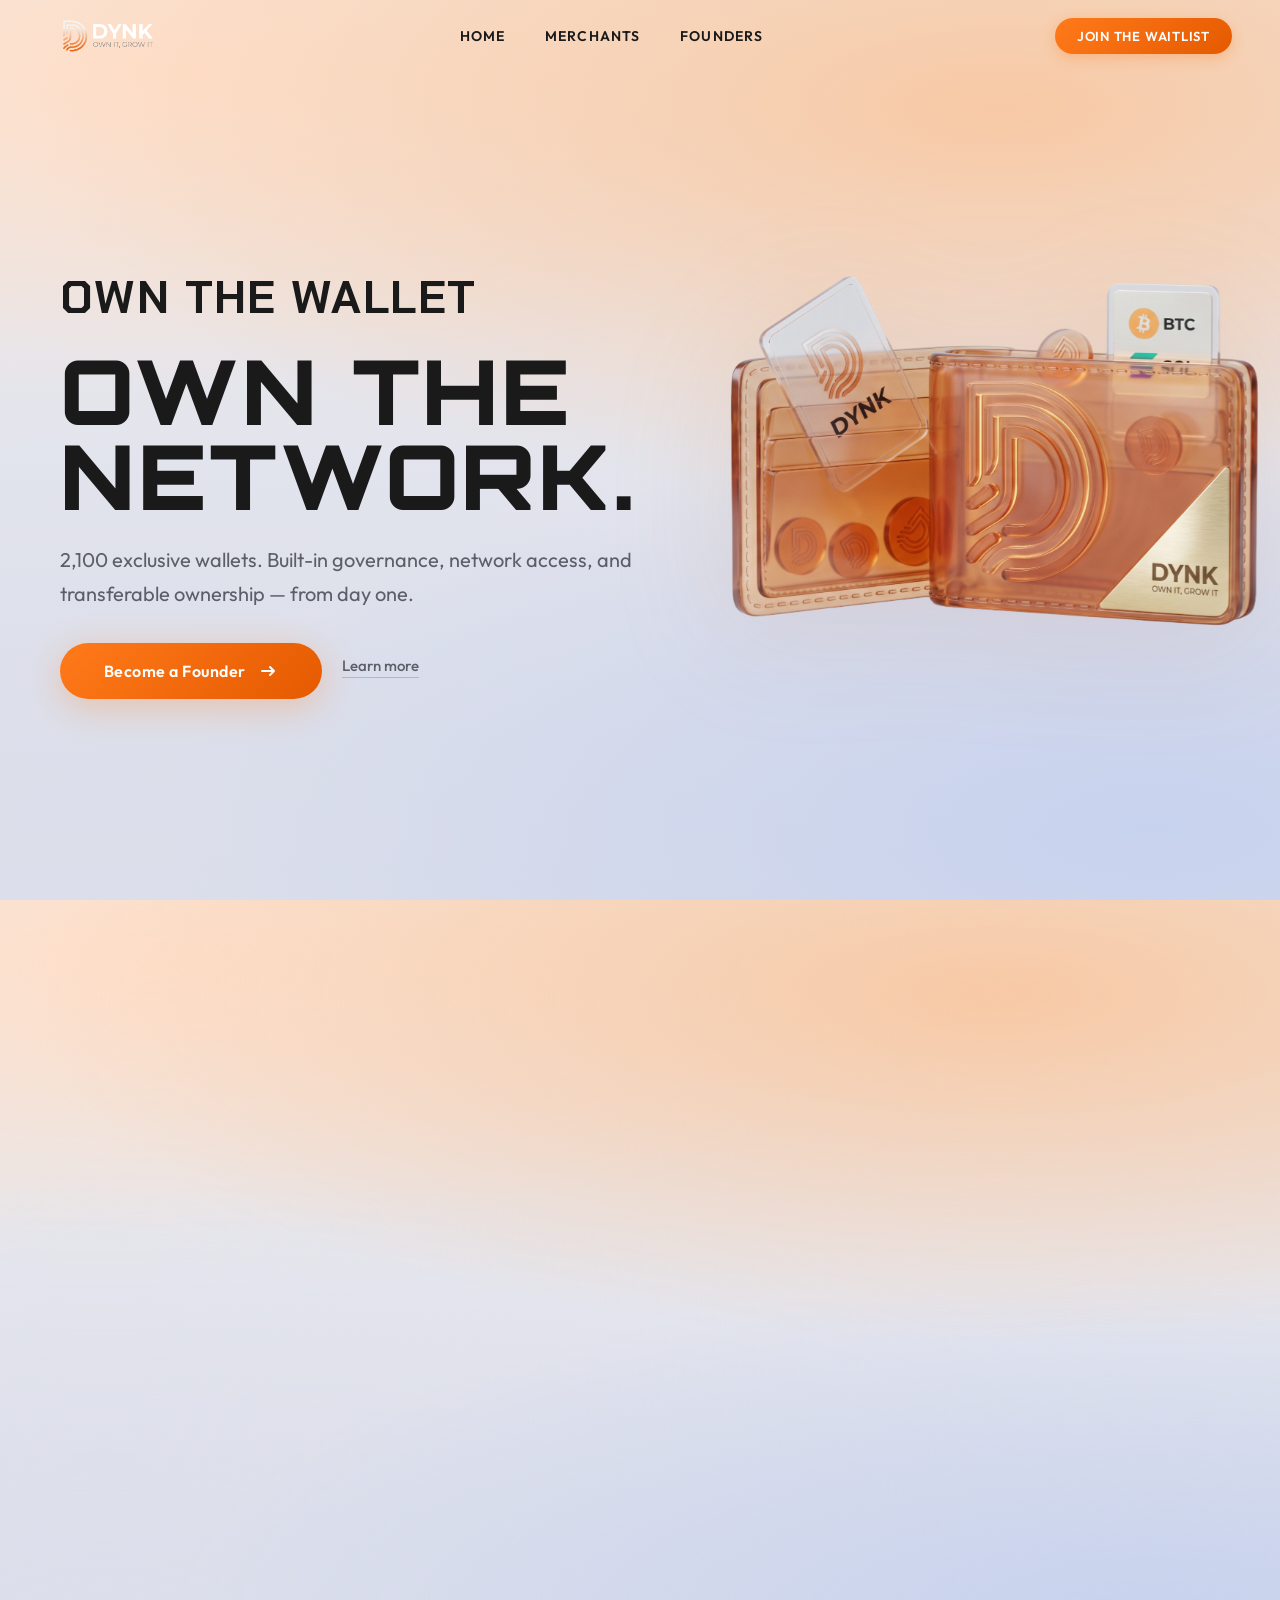
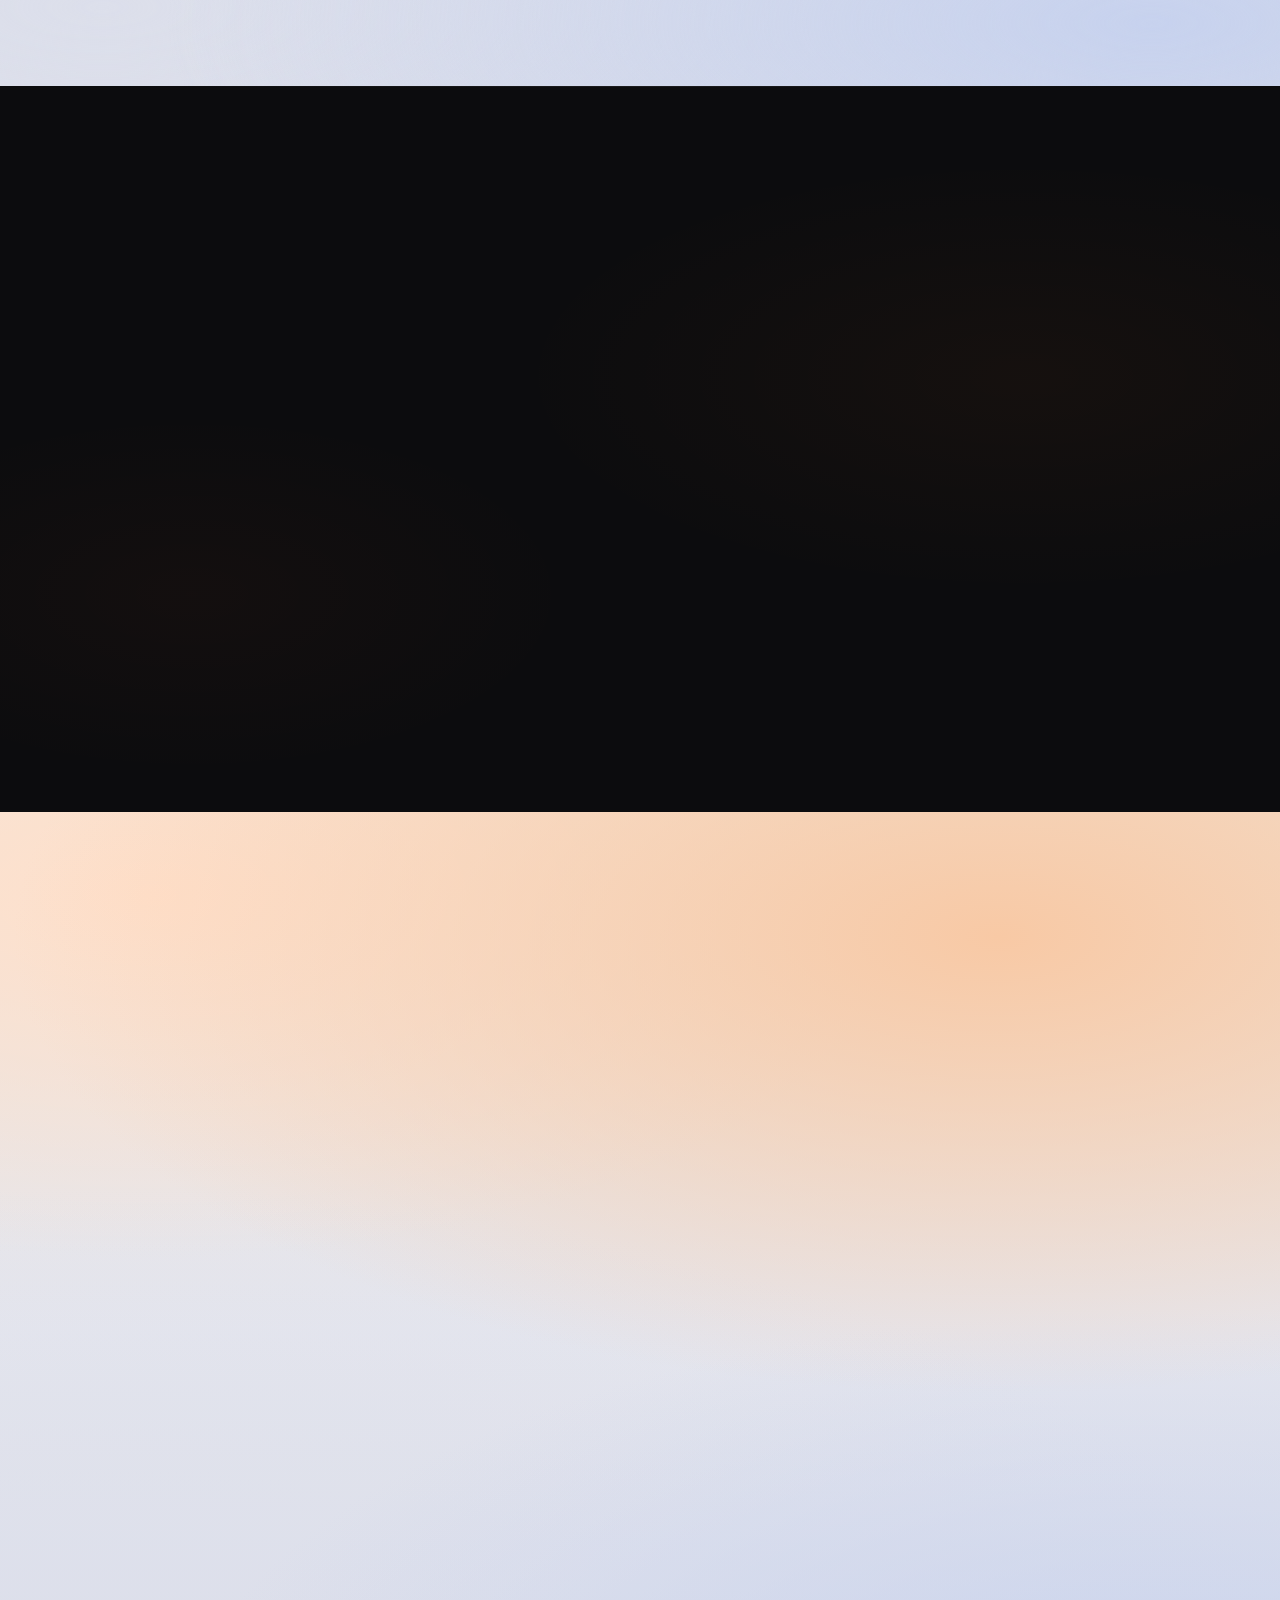
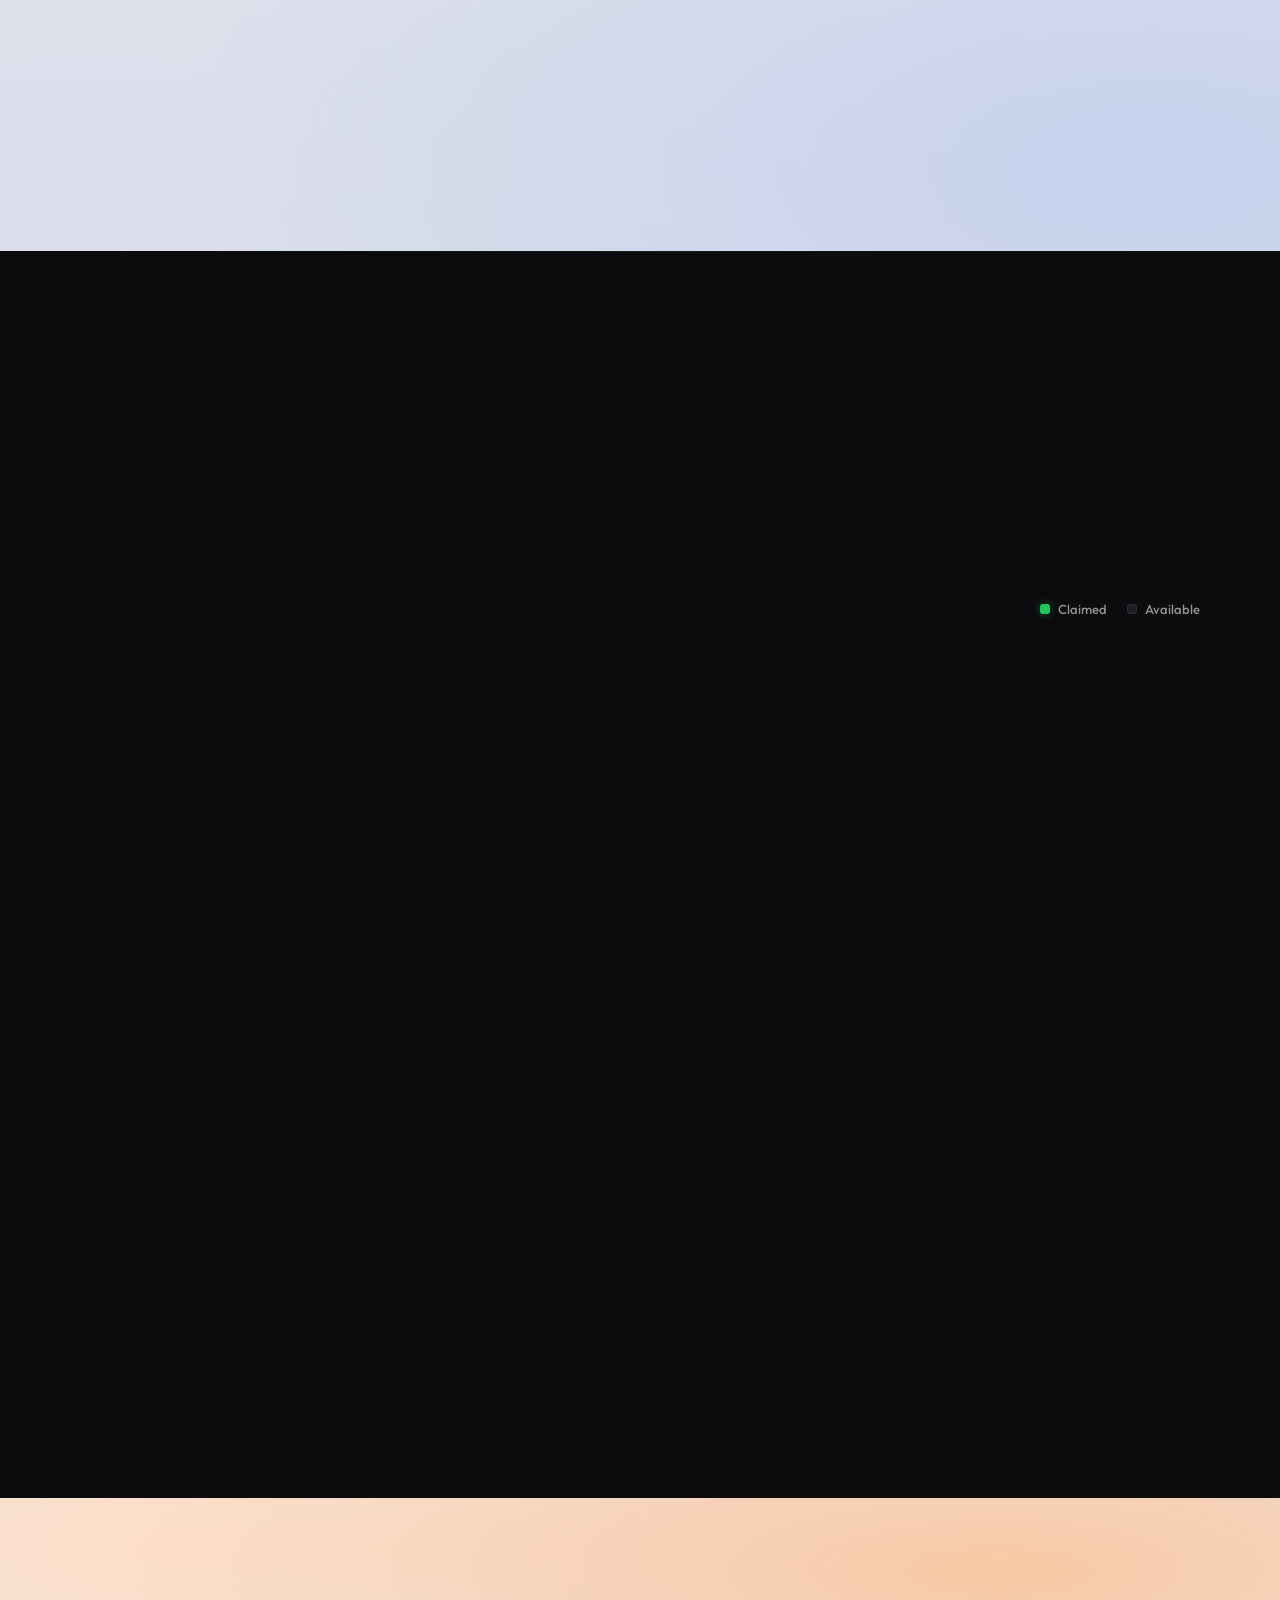
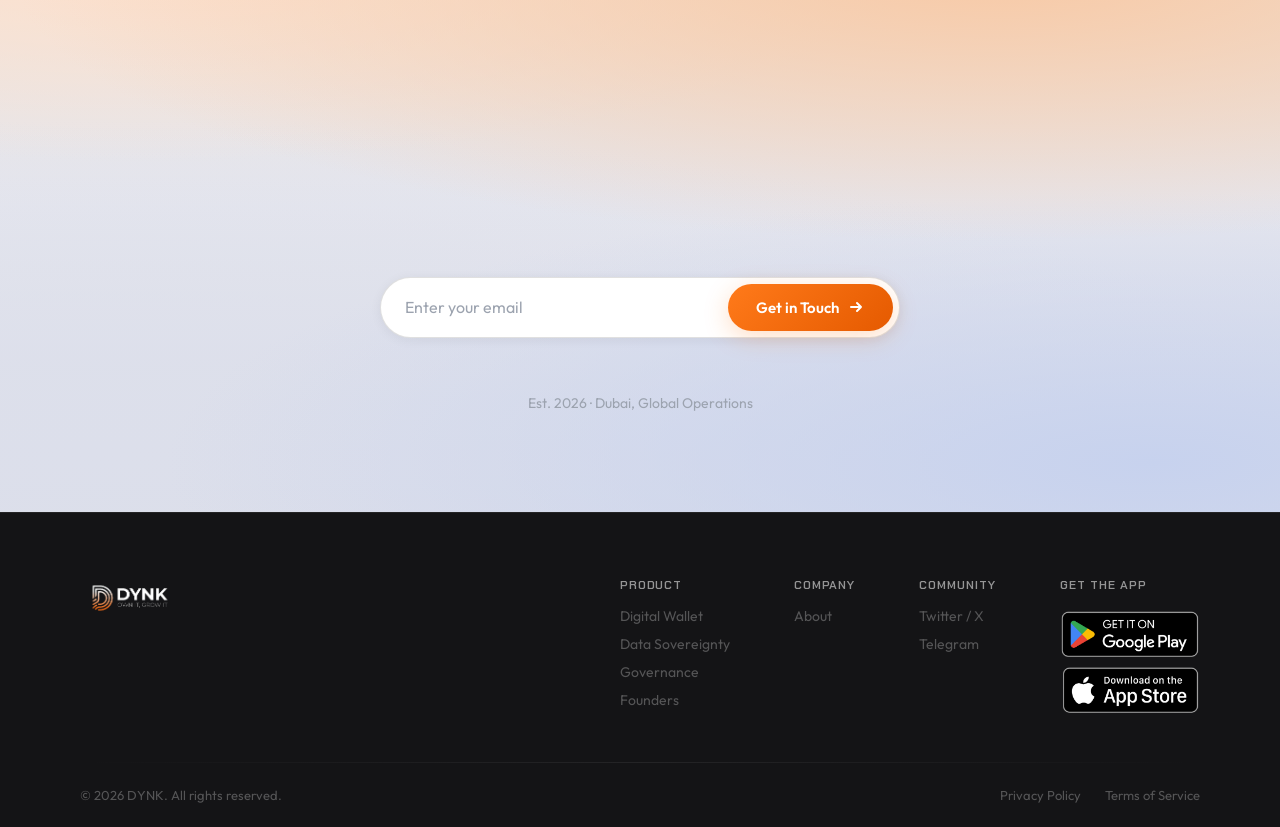
==== commit 7bee20ca: "Sync founders/index.html with all recent Founders.html updates The live /founders route was serving " ====
--- a/founders/index.html
+++ b/founders/index.html
@@ -10,6 +10,7 @@
 <link rel="stylesheet" href="../sections.css">
 <link rel="stylesheet" href="../founders.css">
 <link rel="stylesheet" href="../scroll-anim.css">
+<link rel="stylesheet" href="https://cdnjs.cloudflare.com/ajax/libs/font-awesome/6.5.2/css/all.min.css">
 </head>
 <body>
 
@@ -29,55 +30,35 @@
 </nav>
 
 <!-- HERO -->
-<section class="f-hero">
+<section class="hero f-hero" id="hero">
   <div class="hero-bg-light"></div>
-  <div class="f-hero-glow"></div>
-  <div class="f-hero-bg-mark">
-    <img src="../assets/dynk-gradient-mark.png" alt="">
-  </div>
-
-  <div class="f-hero-content">
-    <h1 class="f-hero-title f-hero-anim" style="--delay:0.1s">
-      The wallet is the asset.
-    </h1>
-
-    <p class="f-hero-sub f-hero-anim" style="--delay:0.4s">
-      DYNK turns your digital wallet into an ownable, transferable asset — with built-in utility, governance rights, and network access. 800 Founder Wallets form the foundation of the entire ecosystem.
-    </p>
-
-    <div class="f-hero-actions f-hero-anim" style="--delay:0.55s">
-      <a href="#contact" class="hero-cta">
-        <span>Become a Founder</span>
-        <svg width="20" height="20" viewBox="0 0 20 20" fill="none"><path d="M4 10h12M12 6l4 4-4 4" stroke="currentColor" stroke-width="2" stroke-linecap="round" stroke-linejoin="round"></path></svg>
-      </a>
-      <a href="#problem" class="f-hero-learn">Learn more</a>
-    </div>
-
-    <div class="f-hero-progress-wrap f-hero-anim" style="--delay:0.7s">
-      <div class="f-hero-progress-header">
-        <span>137 wallets claimed</span>
-        <span>663 remaining</span>
-      </div>
-      <div class="f-hero-progress-bar">
-        <div class="f-hero-progress-fill" style="width: 17.1%"></div>
-      </div>
-    </div>
-
-    <div class="f-hero-stats f-hero-anim" style="--delay:0.85s">
-      <div class="f-hero-stat">
-        <span class="f-hero-stat-val">10K</span>
-        <span class="f-hero-stat-label">DYNK Tokens</span>
-      </div>
-      <div class="f-hero-stat-div"></div>
-      <div class="f-hero-stat">
-        <span class="f-hero-stat-val">NFT</span>
-        <span class="f-hero-stat-label">Transferable NFT</span>
-      </div>
-      <div class="f-hero-stat-div"></div>
-      <div class="f-hero-stat">
-        <span class="f-hero-stat-val">DAO</span>
-        <span class="f-hero-stat-label">Governance</span>
-      </div>
+
+  <div class="hero-inner">
+    <div class="hero-text hero-entrance hero-entrance--text">
+      <div class="f-hero-anim" style="--delay:0.05s">
+        <h2 class="hero-headline">OWN THE WALLET</h2>
+      </div>
+
+      <h1 class="f-hero-title f-hero-anim" style="--delay:0.2s">
+        OWN THE NETWORK.
+      </h1>
+
+      <p class="f-hero-sub f-hero-anim" style="--delay:0.4s">
+        2,100 exclusive wallets. Built-in governance, network access, and transferable ownership — from day one.
+      </p>
+
+      <div class="f-hero-actions f-hero-anim" style="--delay:0.55s">
+        <a href="#contact" class="hero-cta">
+          <span>Become a Founder</span>
+          <svg width="20" height="20" viewBox="0 0 20 20" fill="none"><path d="M4 10h12M12 6l4 4-4 4" stroke="currentColor" stroke-width="2" stroke-linecap="round" stroke-linejoin="round"></path></svg>
+        </a>
+        <a href="#problem" class="f-hero-learn">Learn more</a>
+      </div>
+
+    </div>
+
+    <div class="hero-visual hero-entrance hero-entrance--visual" id="heroVisual">
+      <img src="../assets/wallet.png" alt="DYNK Founder Wallet" loading="eager">
     </div>
   </div>
 </section>
@@ -133,7 +114,7 @@
           <li>Store value + send &amp; receive</li>
           <li>Owns your data</li>
           <li>Earns from your activity</li>
-          <li>AI agent negotiates deals</li>
+          <li>AI agent negotiates deals        (Coming Soon)</li>
           <li>Wallet is a transferable NFT</li>
         </ul>
       </div>
@@ -146,17 +127,17 @@
   <div class="sec-inner">
     <div class="sec-label" data-anim="fade-up">Founder Benefits</div>
     <h2 class="sec-title" data-anim="fade-up" data-delay="1">What you get.</h2>
-    <p class="sec-desc" data-anim="fade-up" data-delay="2" style="margin-bottom:48px;">800 Founder Wallets (#001–#800). Utility-packed wallets with governance rights and priority network access.</p>
+    <p class="sec-desc" data-anim="fade-up" data-delay="2" style="margin-bottom:48px;">2,100 Founder Wallets. The first 800 (#001–#800) each contain 10,000 DYNK tokens. Remaining wallets carry progressively less — utility-packed with governance rights and priority network access.</p>
     <div class="wallet-grid" style="grid-template-columns: repeat(3, 1fr);">
       <div class="w-card fp-benefit-card" data-anim="fade-up" data-delay="1">
         <div class="fp-benefit-num">10,000</div>
         <h3>DYNK Tokens</h3>
-        <p>Each Founder Wallet comes loaded with 10,000 DYNK tokens at genesis.</p>
+        <p>The first 800 Founder Wallets each come loaded with 10,000 DYNK tokens at genesis. Remaining wallets carry progressively less.</p>
       </div>
       <div class="w-card fp-benefit-card" data-anim="fade-up" data-delay="2">
-        <div class="fp-benefit-num">38%</div>
+        <div class="fp-benefit-num">50%</div>
         <h3>Founder Allocation</h3>
-        <p>8,000,000 DYNK (38% of total 21M supply) allocated to Founder Wallets.</p>
+        <p>50% of the total 21M DYNK supply is allocated to Founder Wallets.</p>
       </div>
       <div class="w-card fp-benefit-card" data-anim="fade-up" data-delay="3">
         <div class="fp-benefit-num">1¢</div>
@@ -170,14 +151,46 @@
       </div>
       <div class="w-card fp-benefit-card" data-anim="fade-up" data-delay="5">
         <div class="fp-benefit-num">DAO</div>
-        <h3>Governance Rights</h3>
+        <h3>Governance Rights <span class="fp-coming-soon">Coming Soon</span></h3>
         <p>Founders form the governance layer. Vote on protocol changes, treasury allocation, and roadmap.</p>
       </div>
       <div class="w-card fp-benefit-card" data-anim="fade-up" data-delay="6">
         <div class="fp-benefit-num">AI</div>
-        <h3>Personal AI Agent</h3>
+        <h3>Personal AI Agent <span class="fp-coming-soon">Coming Soon</span></h3>
         <p>Every wallet gets an on-device AI agent — managing finances, executing transactions, protecting data.</p>
       </div>
+    </div>
+  </div>
+</section>
+
+<!-- FOUNDER WALLET BOARD -->
+<section class="sec-board" id="board">
+  <div class="sec-inner">
+    <div class="sec-label" data-anim="fade-up">Wallet Board</div>
+    <div class="board-header">
+      <div class="board-header-text">
+        <h2 class="sec-title sec-title--light">2,100 Founder Wallets</h2>
+        <p class="sec-desc sec-desc--light">Each cell represents a unique Founder Wallet (#001–#2100). Claimed wallets are lit — the rest are waiting for their owner.</p>
+      </div>
+      <div class="board-legend">
+        <span class="board-legend-item"><span class="board-legend-dot board-legend-dot--taken"></span>Claimed</span>
+        <span class="board-legend-item"><span class="board-legend-dot board-legend-dot--open"></span>Available</span>
+      </div>
+    </div>
+    <div class="board-grid" id="walletBoard"></div>
+    <div class="board-counter">
+      <div class="board-counter-stat">
+        <span class="board-counter-val" id="boardTaken">—</span>
+        <span class="board-counter-label">Claimed</span>
+      </div>
+      <div class="board-counter-div"></div>
+      <div class="board-counter-stat">
+        <span class="board-counter-val" id="boardOpen">—</span>
+        <span class="board-counter-label">Available</span>
+      </div>
+    </div>
+    <div class="board-cta-row">
+      <a href="#contact" class="hero-cta"><span>Become a Founder</span><i class="fa-solid fa-arrow-right"></i></a>
     </div>
   </div>
 </section>
@@ -186,7 +199,7 @@
 <section class="f-cta" id="contact">
   <div class="f-cta-inner">
     <h2 class="f-cta-title">Own the wallet.<br>Own the network.</h2>
-    <p class="f-cta-desc">800 Founder Wallets. The future of commerce is ownable. Leave your email and we'll be in touch.</p>
+    <p class="f-cta-desc">2,100 Founder Wallets. The future of commerce is ownable. Leave your email and we'll be in touch.</p>
     <form class="fp-email-form" id="founderForm" onsubmit="return handleFounderSubmit(event)">
       <div class="fp-email-input-wrap">
         <input type="email" class="fp-email-input" placeholder="Enter your email" required id="founderEmail">
@@ -195,7 +208,6 @@
           <svg width="18" height="18" viewBox="0 0 18 18" fill="none"><path d="M4 9h10M10 5l4 4-4 4" stroke="currentColor" stroke-width="2" stroke-linecap="round" stroke-linejoin="round"></path></svg>
         </button>
       </div>
-      <p class="fp-email-note">We'll reach out within 24 hours. No spam, ever.</p>
     </form>
     <div class="fp-email-success" id="founderSuccess" style="display:none;">
       <div class="fp-success-icon">✓</div>
@@ -204,6 +216,46 @@
     <p class="fp-contact-detail" style="margin-top:32px;">Est. 2026 · Dubai, Global Operations</p>
   </div>
 </section>
+
+<!-- WALLET CARD MODAL -->
+<div class="wc-overlay" id="walletModal" role="dialog" aria-modal="true" aria-label="Wallet Card">
+  <div class="wc-card">
+    <button class="wc-close" id="walletModalClose" aria-label="Close">&times;</button>
+    <div class="wc-left">
+      <div class="wc-top-row">
+        <span class="wc-type">Founder Wallet</span>
+        <span class="wc-status" id="wcStatus">Available</span>
+      </div>
+      <div class="wc-number-block">
+        <span class="wc-number" id="wcNumber">#0001</span>
+        <span class="wc-number-sub">of 2,100</span>
+      </div>
+      <p class="wc-desc">One of only 2,100 exclusive Founder Wallets — minted on Solana. Own it, trade it, or hold it. It's yours forever.</p>
+      <div class="wc-tokens-block">
+        <span class="wc-tokens-label">Preloaded Tokens</span>
+        <div class="wc-tokens-row">
+          <span class="wc-tokens-val" id="wcTokensVal">~10,000</span>
+          <span class="wc-tokens-unit">DYNK</span>
+        </div>
+      </div>
+      <div class="wc-perks">
+        <span class="wc-perk"><i class="fa-solid fa-scale-balanced"></i>Governance Rights</span>
+        <span class="wc-perk"><i class="fa-solid fa-arrow-right-arrow-left"></i>Transferable</span>
+        <span class="wc-perk"><i class="fa-solid fa-percent"></i>Network Earnings</span>
+      </div>
+      <a href="#contact" class="wc-marketplace-btn">Become a Founder <i class="fa-solid fa-arrow-right"></i></a>
+    </div>
+    <div class="wc-right">
+      <div class="wc-img-card">
+        <img src="../assets/fitr.png" alt="DYNK Wallet" class="wc-logo">
+        <div class="wc-img-caption">DYNK — Own the Network</div>
+      </div>
+    </div>
+  </div>
+</div>
+
+<!-- BOARD HOVER TOOLTIP -->
+<div class="wc-tooltip" id="boardTooltip"></div>
 
 <!-- FOOTER -->
 <footer class="footer">
@@ -228,12 +280,10 @@
 </footer>
 
 <script>
-// Nav scroll
 window.addEventListener('scroll', function() {
   document.getElementById('siteNav').classList.toggle('scrolled', window.scrollY > 60);
 }, { passive: true });
 
-// Founder form
 async function handleFounderSubmit(e) {
   e.preventDefault();
   var email = document.getElementById('founderEmail').value;
@@ -255,6 +305,8 @@
   }
 }
 </script>
+<script src="../sections.js"></script>
 <script src="../scroll-anim.js"></script>
+<script src="../hero.js"></script>
 </body>
 </html>
--- a/hero.css
+++ b/hero.css
@@ -254,4 +254,5 @@
   .hero-featured { padding: 20px; }
   .hero-buttons { flex-direction: column; align-items: stretch; }
   .hero-btn-primary, .hero-btn-secondary { justify-content: center; }
-}
+  .hero-visual { display: none; }
+}
--- a/sections.css
+++ b/sections.css
@@ -221,9 +221,40 @@
 .wlight-card p  { font-size: 15px; line-height: 1.65; }
 
 /* ── DATA (dark) ── */
+.data-coming-soon-banner {
+  display: flex;
+  align-items: center;
+  justify-content: center;
+  gap: 10px;
+  background: linear-gradient(135deg, #FF7A1A, #E55A00);
+  padding: 11px 20px;
+  text-align: center;
+  box-shadow: 0 2px 16px rgba(255,122,26,0.35);
+}
+.data-cs-label {
+  font-family: 'Chakra Petch', sans-serif;
+  font-weight: 700;
+  font-size: 12px;
+  color: #fff;
+  letter-spacing: 0.12em;
+  text-transform: uppercase;
+}
+.data-cs-sep {
+  color: rgba(255,255,255,0.55);
+  font-size: 13px;
+}
+.data-cs-text {
+  font-family: 'Outfit', sans-serif;
+  font-size: 13px;
+  color: rgba(255,255,255,0.9);
+}
+
 .sec-data {
-  position: relative; padding: 80px 0; overflow: hidden;
+  position: relative; padding: 0 0 80px; overflow: hidden;
   background: var(--ink);
+}
+.sec-data .sec-inner {
+  padding-top: 80px;
 }
 .sec-data::before {
   content: ''; position: absolute; inset: 0;
@@ -639,13 +670,13 @@
 }
 .board-grid {
   display: grid;
-  grid-template-columns: repeat(40, 1fr);
-  gap: 3px;
+  grid-template-columns: repeat(70, 1fr);
+  gap: 2px;
   margin-bottom: 40px;
 }
 .board-cell {
   aspect-ratio: 1;
-  border-radius: 3px;
+  border-radius: 2px;
   background: var(--ink-3);
   border: 1px solid rgba(255,255,255,0.04);
   transition: transform 0.2s, box-shadow 0.2s;
@@ -655,7 +686,8 @@
 .board-cell:hover {
   transform: scale(1.6);
   z-index: 2;
-  box-shadow: 0 0 12px rgba(0,0,0,0.5);
+  background: #FF7A1A;
+  box-shadow: 0 0 8px rgba(255,122,26,0.7);
 }
 .board-cell.taken {
   background: #22C55E;
@@ -664,6 +696,309 @@
 }
 .board-cell.taken:hover {
   box-shadow: 0 0 16px rgba(34,197,94,0.5);
+}
+.board-cell { cursor: pointer; }
+
+/* ── BOARD HOVER TOOLTIP ── */
+.wc-tooltip {
+  position: fixed;
+  padding: 4px 9px;
+  background: rgba(0,0,0,0.85);
+  color: #fff;
+  font-family: var(--font-heading);
+  font-size: 11px;
+  font-weight: 600;
+  letter-spacing: 0.06em;
+  border-radius: 4px;
+  pointer-events: none;
+  white-space: nowrap;
+  opacity: 0;
+  transform: translateY(-6px);
+  transition: opacity 0.12s, transform 0.12s;
+  z-index: 9999;
+}
+.wc-tooltip.visible {
+  opacity: 1;
+  transform: translateY(0);
+}
+
+/* ── WALLET CARD MODAL ── */
+.wc-overlay {
+  position: fixed;
+  inset: 0;
+  background: rgba(0,0,0,0.78);
+  backdrop-filter: blur(10px);
+  -webkit-backdrop-filter: blur(10px);
+  display: flex;
+  align-items: center;
+  justify-content: center;
+  z-index: 10000;
+  opacity: 0;
+  pointer-events: none;
+  transition: opacity 0.25s;
+}
+.wc-overlay.open {
+  opacity: 1;
+  pointer-events: all;
+}
+.wc-card {
+  position: relative;
+  display: flex;
+  width: min(960px, 92vw);
+  min-height: min(500px, 62vw);
+  border-radius: 28px;
+  overflow: hidden;
+  background:
+    radial-gradient(ellipse 70% 60% at 20% 0%, rgba(255,200,150,0.55) 0%, transparent 60%),
+    radial-gradient(ellipse 50% 50% at 95% 100%, rgba(199,210,238,0.6) 0%, transparent 60%),
+    radial-gradient(ellipse 60% 50% at 80% 10%, rgba(255,224,203,0.4) 0%, transparent 55%),
+    linear-gradient(160deg, #F5E8DC 0%, #EAE9F2 55%, #D8DBE8 100%);
+  box-shadow:
+    0 2px 0 rgba(255,255,255,0.9) inset,
+    0 -1px 0 rgba(0,0,0,0.06) inset,
+    0 50px 120px rgba(0,0,0,0.45),
+    0 16px 40px rgba(0,0,0,0.2);
+  transform: scale(0.92) translateY(20px);
+  transition: transform 0.28s cubic-bezier(0.34,1.56,0.64,1);
+}
+/* subtle noise texture */
+.wc-card::before {
+  content: '';
+  position: absolute;
+  inset: 0;
+  background-image: url("data:image/svg+xml,%3Csvg xmlns='http://www.w3.org/2000/svg' width='200' height='200'%3E%3Cfilter id='n'%3E%3CfeTurbulence type='fractalNoise' baseFrequency='0.75' numOctaves='4' stitchTiles='stitch'/%3E%3C/filter%3E%3Crect width='200' height='200' filter='url(%23n)' opacity='0.03'/%3E%3C/svg%3E");
+  pointer-events: none;
+  z-index: 0;
+}
+.wc-overlay.open .wc-card {
+  transform: scale(1) translateY(0);
+}
+.wc-left {
+  flex: 1;
+  display: flex;
+  flex-direction: column;
+  justify-content: center;
+  gap: 16px;
+  padding: 52px 52px;
+  border-right: 1px solid rgba(0,0,0,0.08);
+  position: relative;
+  z-index: 1;
+}
+.wc-top-row {
+  display: flex;
+  align-items: center;
+  gap: 12px;
+}
+.wc-type {
+  font-family: var(--font-heading);
+  font-size: 11px;
+  font-weight: 700;
+  letter-spacing: 0.2em;
+  text-transform: uppercase;
+  color: rgba(30,30,30,0.4);
+}
+.wc-status {
+  font-family: var(--font-body);
+  font-size: 11px;
+  font-weight: 700;
+  letter-spacing: 0.1em;
+  text-transform: uppercase;
+  padding: 3px 10px;
+  border-radius: 999px;
+}
+.wc-status--available {
+  background: rgba(34,197,94,0.15);
+  color: #16A34A;
+  border: 1px solid rgba(34,197,94,0.3);
+}
+.wc-status--claimed {
+  background: rgba(0,0,0,0.07);
+  color: rgba(30,30,30,0.5);
+  border: 1px solid rgba(0,0,0,0.1);
+}
+.wc-number-block {
+  display: flex;
+  align-items: baseline;
+  gap: 10px;
+}
+.wc-number {
+  font-family: var(--font-heading);
+  font-size: clamp(42px, 5.5vw, 64px);
+  font-weight: 900;
+  line-height: 1;
+  letter-spacing: 0.02em;
+  color: #141416;
+  text-shadow: 0 2px 8px rgba(0,0,0,0.08);
+}
+.wc-number-sub {
+  font-family: var(--font-body);
+  font-size: 14px;
+  font-weight: 500;
+  color: rgba(30,30,30,0.35);
+}
+.wc-desc {
+  font-family: var(--font-body);
+  font-size: 14px;
+  line-height: 1.65;
+  color: rgba(30,30,30,0.55);
+  max-width: 320px;
+  margin: 0;
+}
+.wc-tokens-block {
+  display: flex;
+  flex-direction: column;
+  gap: 4px;
+  padding: 14px 18px;
+  background: rgba(255,255,255,0.5);
+  border-radius: 12px;
+  border: 1px solid rgba(255,255,255,0.8);
+  box-shadow: 0 2px 12px rgba(0,0,0,0.06);
+  width: fit-content;
+}
+.wc-tokens-row {
+  display: flex;
+  align-items: baseline;
+  gap: 6px;
+}
+.wc-tokens-label {
+  font-family: var(--font-body);
+  font-size: 10px;
+  font-weight: 700;
+  letter-spacing: 0.14em;
+  text-transform: uppercase;
+  color: rgba(30,30,30,0.4);
+}
+.wc-tokens-val {
+  font-family: var(--font-heading);
+  font-size: 26px;
+  font-weight: 800;
+  color: #141416;
+  line-height: 1.1;
+}
+.wc-tokens-unit {
+  font-size: 14px;
+  font-weight: 600;
+  color: rgba(30,30,30,0.4);
+}
+.wc-perks {
+  display: flex;
+  flex-wrap: wrap;
+  gap: 8px;
+}
+.wc-perk {
+  display: inline-flex;
+  align-items: center;
+  gap: 6px;
+  padding: 6px 13px;
+  border-radius: 999px;
+  background: rgba(255,255,255,0.5);
+  border: 1px solid rgba(0,0,0,0.08);
+  font-family: var(--font-body);
+  font-size: 12px;
+  font-weight: 600;
+  color: rgba(30,30,30,0.65);
+}
+.wc-perk i {
+  font-size: 10px;
+  color: #FF7A1A;
+}
+.wc-marketplace-btn {
+  display: inline-flex;
+  align-items: center;
+  gap: 10px;
+  margin-top: 4px;
+  padding: 15px 32px;
+  border-radius: 999px;
+  border: none;
+  background: linear-gradient(135deg, #FF7A1A, #E55A00);
+  color: #fff;
+  font-family: var(--font-body);
+  font-size: 15px;
+  font-weight: 700;
+  letter-spacing: 0.03em;
+  text-decoration: none;
+  width: fit-content;
+  box-shadow: 0 8px 28px rgba(255,122,26,0.45), 0 2px 0 rgba(255,255,255,0.2) inset;
+  transition: transform 0.2s, box-shadow 0.2s;
+}
+.wc-marketplace-btn:hover {
+  transform: translateY(-2px);
+  box-shadow: 0 14px 36px rgba(255,122,26,0.55), 0 2px 0 rgba(255,255,255,0.2) inset;
+}
+.wc-right {
+  flex: 1;
+  display: flex;
+  align-items: center;
+  justify-content: center;
+  padding: 32px 28px;
+  position: relative;
+  z-index: 1;
+}
+/* decorative orange orb behind the image card */
+.wc-right::before {
+  content: '';
+  position: absolute;
+  width: 220px;
+  height: 220px;
+  border-radius: 50%;
+  background: radial-gradient(circle, rgba(255,122,26,0.18) 0%, transparent 70%);
+  pointer-events: none;
+}
+.wc-img-card {
+  display: flex;
+  flex-direction: column;
+  align-items: center;
+  justify-content: center;
+  width: 88%;
+  height: 88%;
+  border-radius: 20px;
+  background: rgba(255,255,255,0.6);
+  backdrop-filter: blur(14px);
+  -webkit-backdrop-filter: blur(14px);
+  box-shadow:
+    0 0 0 1px rgba(255,255,255,0.85) inset,
+    0 8px 40px rgba(0,0,0,0.12),
+    0 2px 8px rgba(0,0,0,0.06);
+  padding: 20px 20px 12px;
+  overflow: hidden;
+  gap: 10px;
+}
+.wc-logo {
+  width: 100%;
+  flex: 1;
+  object-fit: contain;
+}
+.wc-img-caption {
+  font-family: var(--font-heading);
+  font-size: 10px;
+  font-weight: 700;
+  letter-spacing: 0.18em;
+  text-transform: uppercase;
+  color: rgba(30,30,30,0.3);
+  text-align: center;
+}
+.wc-close {
+  position: absolute;
+  top: 16px;
+  right: 20px;
+  background: rgba(0,0,0,0.06);
+  border: 1px solid rgba(0,0,0,0.08);
+  border-radius: 50%;
+  width: 32px;
+  height: 32px;
+  display: flex;
+  align-items: center;
+  justify-content: center;
+  font-size: 18px;
+  line-height: 1;
+  cursor: pointer;
+  color: rgba(30,30,30,0.45);
+  z-index: 2;
+  transition: background 0.15s, color 0.15s;
+}
+.wc-close:hover {
+  background: rgba(0,0,0,0.12);
+  color: #1A1A1A;
 }
 .board-counter {
   display: flex; align-items: center; justify-content: center; gap: 0;
--- a/founders.css
+++ b/founders.css
@@ -3,32 +3,17 @@
    ═══════════════════════════════════════ */
 
 /* ── HERO ── */
-.f-hero {
-  position: relative;
-  display: flex; align-items: center; justify-content: center;
-  padding: 120px 40px 80px; overflow: hidden; text-align: center;
-}
-
-.f-hero-glow {
-  position: absolute; top: 20%; left: 50%;
-  transform: translateX(-50%);
-  width: 800px; height: 500px;
-  background: radial-gradient(ellipse, rgba(255,122,26,0.12) 0%, transparent 65%);
-  filter: blur(40px); pointer-events: none; z-index: 1;
-}
-
-.f-hero-bg-mark {
-  position: absolute; top: 50%; left: 50%;
-  transform: translate(-50%, -50%);
-  width: 680px; height: 680px;
-  opacity: 0.22; pointer-events: none; z-index: 1;
-}
-.f-hero-bg-mark img { width: 100%; height: 100%; object-fit: contain; }
+.f-hero .hero-inner {
+  align-items: center;
+  padding-top: 110px;
+}
+
+.f-hero .hero-text {
+  gap: 24px;
+}
 
 .f-hero-content {
-  position: relative; z-index: 3;
-  display: flex; flex-direction: column; align-items: center; gap: 28px;
-  max-width: 760px;
+  display: flex; flex-direction: column; gap: 24px;
 }
 
 /* ── ENTRANCE ANIMATIONS ── */
@@ -44,10 +29,10 @@
 
 .f-hero-title {
   font-family: var(--font-heading);
-  font-size: clamp(52px, 9vw, 104px);
-  font-weight: 900; letter-spacing: 0.02em; line-height: 0.97;
+  font-size: clamp(48px, 7vw, 96px);
+  font-weight: 900; letter-spacing: 0.03em; line-height: 0.95;
   color: #1A1A1A;
-  max-width: 900px;
+  max-width: 580px;
 }
 .f-hero-sub {
   font-size: clamp(16px, 1.8vw, 20px);
@@ -58,7 +43,7 @@
 /* ── ACTIONS ── */
 .f-hero-actions {
   display: flex; align-items: center; gap: 20px; flex-wrap: wrap;
-  justify-content: center;
+  justify-content: flex-start;
 }
 .f-hero-learn {
   font-size: 15px; font-weight: 500; color: #5C5E68;
@@ -205,6 +190,20 @@
 .fp-compare-neg { color: var(--text-3) !important; }
 .fp-compare-neg::before { color: #EF4444 !important; content: '✕' !important; }
 
+/* ── COMING SOON TAG ── */
+.fp-coming-soon {
+  display: inline-block;
+  padding: 2px 8px;
+  background: rgba(255,122,26,0.12);
+  border: 1px solid rgba(255,122,26,0.3);
+  border-radius: 999px;
+  font-size: 10px; font-weight: 700;
+  color: var(--orange);
+  letter-spacing: 0.08em; text-transform: uppercase;
+  vertical-align: middle; margin-left: 6px;
+  font-family: var(--font-body);
+}
+
 /* ── BENEFIT CARDS ── */
 .fp-benefit-num {
   font-family: var(--font-heading);
@@ -316,11 +315,12 @@
 }
 .fp-email-input-wrap {
   display: flex; gap: 0;
-  background: rgba(255,255,255,0.06);
-  border: 1px solid rgba(255,255,255,0.1);
+  background: #fff;
+  border: 1px solid rgba(0,0,0,0.12);
   border-radius: 999px;
   padding: 6px 6px 6px 24px;
   transition: border-color 0.3s;
+  box-shadow: 0 2px 12px rgba(0,0,0,0.06);
 }
 .fp-email-input-wrap:focus-within {
   border-color: var(--orange);
@@ -328,11 +328,11 @@
 .fp-email-input {
   flex: 1; border: none; background: none; outline: none;
   font-family: var(--font-body);
-  font-size: 16px; color: var(--text-1);
+  font-size: 16px; color: #1A1A1A;
   min-width: 0;
 }
 .fp-email-input::placeholder {
-  color: var(--text-3);
+  color: #9CA3AF;
 }
 .fp-email-btn {
   display: inline-flex; align-items: center; gap: 8px;
@@ -349,7 +349,7 @@
   box-shadow: 0 10px 32px rgba(255,122,26,0.35);
 }
 .fp-email-note {
-  font-size: 13px; color: var(--text-3);
+  font-size: 13px; color: #9CA3AF;
   text-align: center; margin-top: 12px;
 }
 .fp-email-success {
@@ -363,7 +363,7 @@
   box-shadow: 0 0 20px rgba(34,197,94,0.3);
 }
 .fp-success-msg {
-  font-size: 18px; font-weight: 500; color: var(--text-1);
+  font-size: 18px; font-weight: 500; color: #1A1A1A;
 }
 .fp-contact-email {
   font-family: var(--font-heading);
@@ -372,20 +372,19 @@
   margin-top: 8px;
 }
 .fp-contact-detail {
-  font-size: 14px; color: var(--text-3); margin-top: 4px;
-}
-
-/* ── FOUNDERS CTA (dark) ── */
+  font-size: 14px; color: #9CA3AF; margin-top: 4px;
+}
+
+/* ── FOUNDERS CTA (light) ── */
 .f-cta {
   position: relative; padding: 140px 0 100px;
-  background: var(--ink); overflow: hidden;
-}
-.f-cta::before {
-  content: ''; position: absolute;
-  width: 600px; height: 600px; top: 40%; left: 50%;
-  transform: translate(-50%, -50%);
-  background: radial-gradient(circle, rgba(255,122,26,0.08) 0%, transparent 65%);
-  filter: blur(60px); pointer-events: none;
+  background:
+    radial-gradient(140% 80% at 78% 12%, #F8C9A5 0%, rgba(248,201,165,0) 55%),
+    radial-gradient(120% 70% at 12% 8%, #FFE0CB 0%, rgba(255,224,203,0) 50%),
+    radial-gradient(140% 80% at 90% 92%, #C7D2EE 0%, rgba(199,210,238,0) 55%),
+    radial-gradient(160% 90% at 8% 90%, #DCDFEB 0%, rgba(220,223,235,0) 60%),
+    linear-gradient(180deg, #F0E5DA 0%, #E5E6EE 50%, #DBDDE8 100%);
+  overflow: hidden;
 }
 .f-cta-inner {
   position: relative; z-index: 2;
@@ -396,11 +395,11 @@
 .f-cta-title {
   font-family: var(--font-heading);
   font-size: clamp(34px, 4.5vw, 56px);
-  font-weight: 700; color: var(--text-1);
+  font-weight: 700; color: #1A1A1A;
   line-height: 1.1; letter-spacing: 0.02em;
 }
 .f-cta-desc {
-  font-size: 18px; color: var(--text-2);
+  font-size: 18px; color: #5C5E68;
   line-height: 1.65; max-width: 520px; text-wrap: pretty;
 }
 
@@ -415,7 +414,7 @@
   .wallet-grid { grid-template-columns: repeat(2, 1fr) !important; }
 }
 @media (max-width: 600px) {
-  .f-hero { padding: 80px 20px 60px; }
   .fp-revenue-grid { grid-template-columns: 1fr; }
   .wallet-grid { grid-template-columns: 1fr !important; }
-}
+  .f-hero-actions { justify-content: center; }
+}
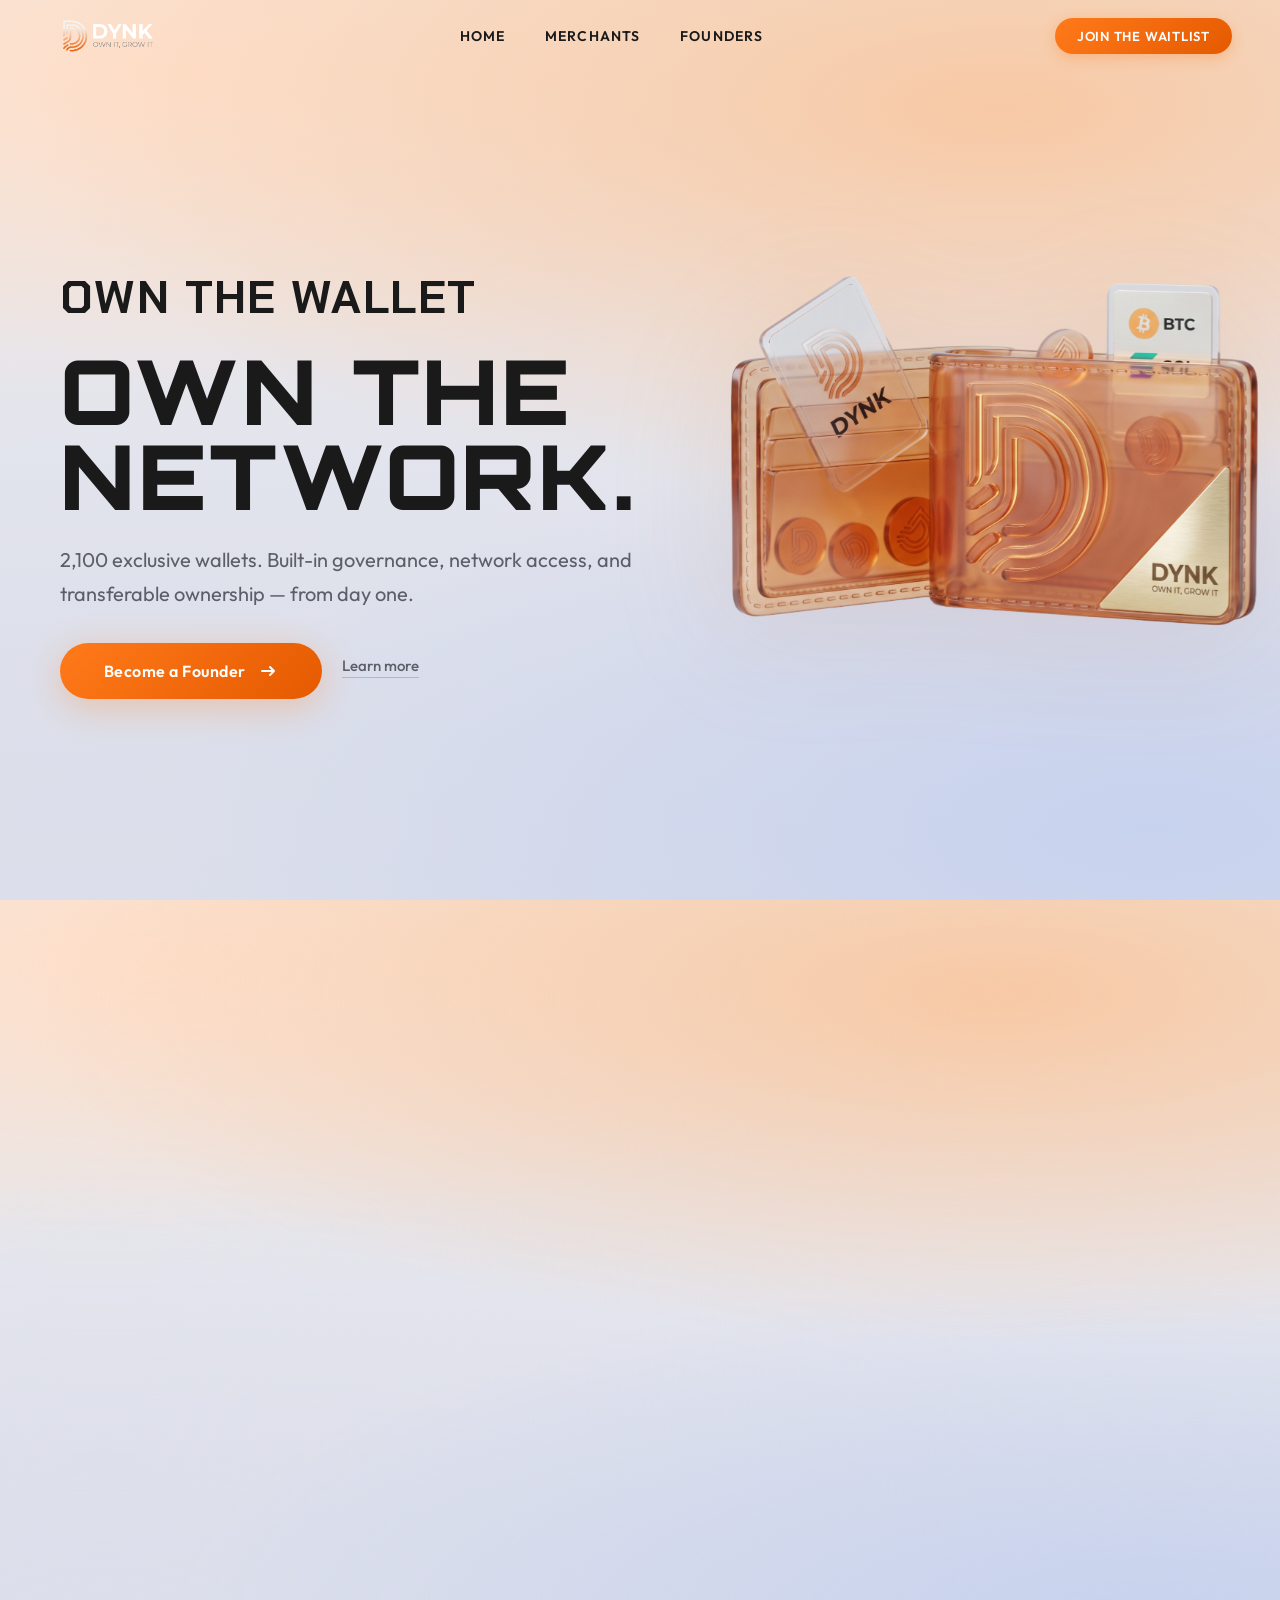
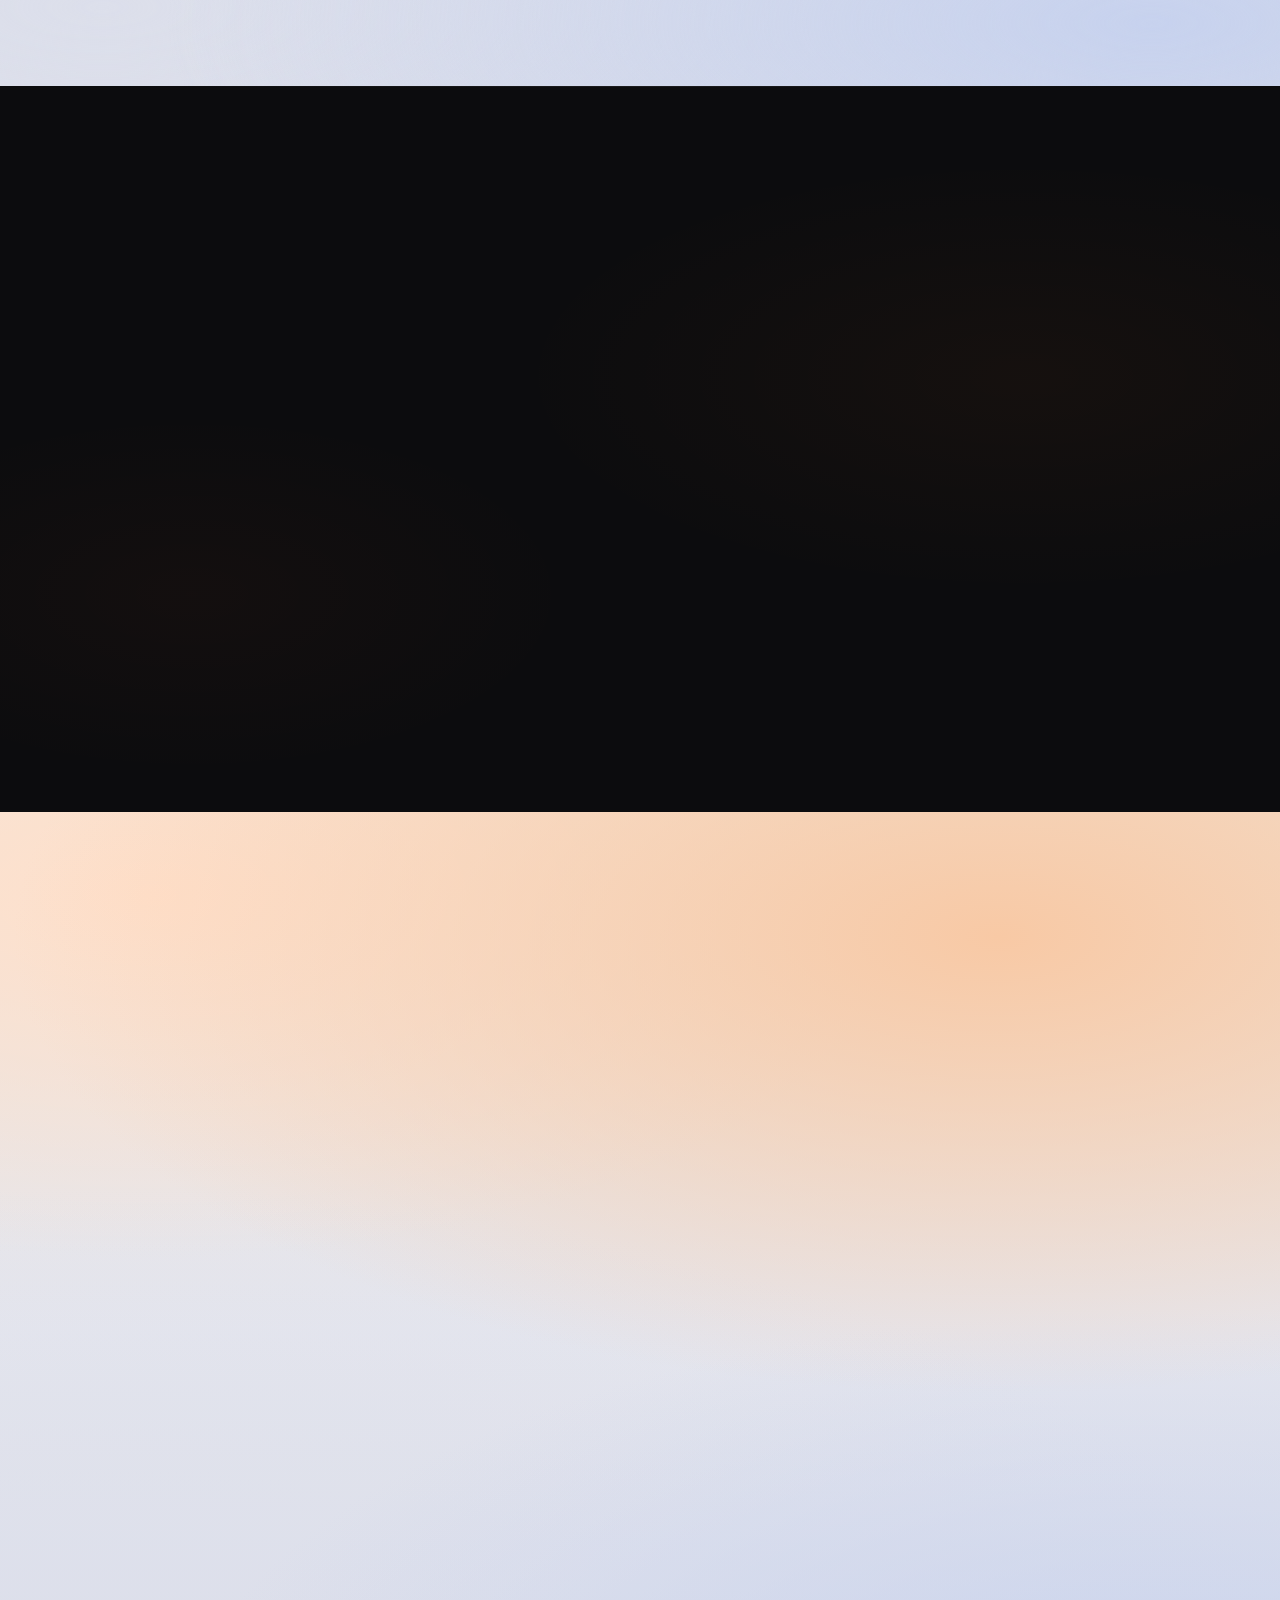
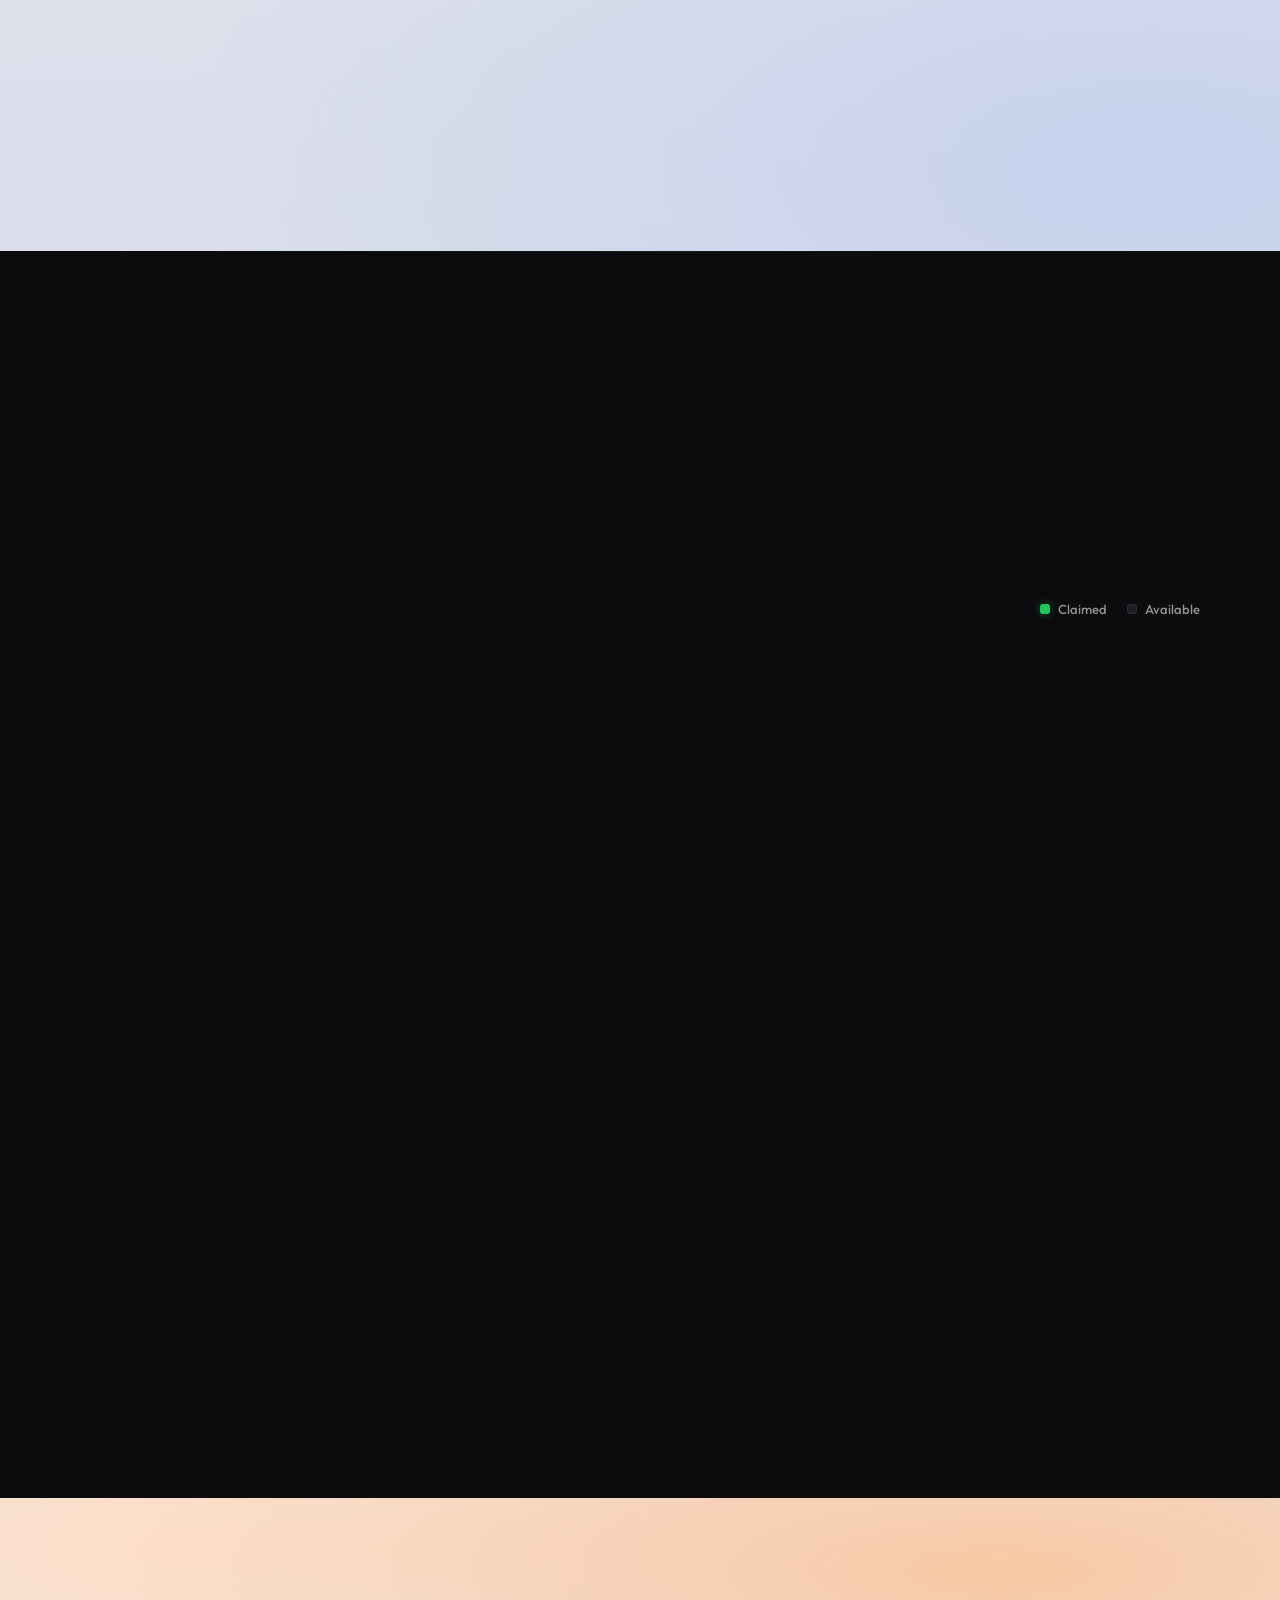
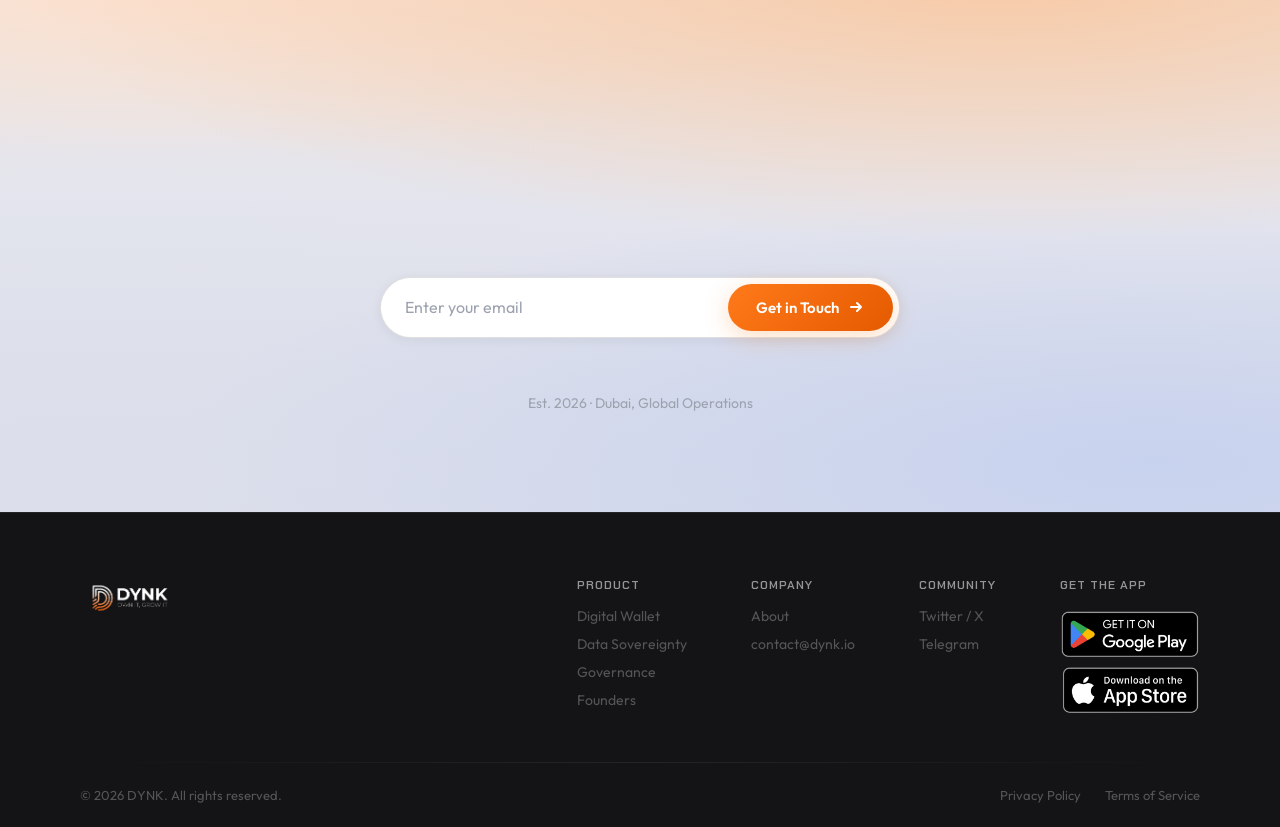
==== commit cac3ddb0: "Mobile UX overhaul: nav dropdown, grid performance, modal + footer fixes - Add hamburger dropdown na" ====
--- a/founders/index.html
+++ b/founders/index.html
@@ -25,9 +25,18 @@
       <a href="/merchants">Merchants</a>
       <a href="#">Founders</a>
     </div>
-    <a href="#" class="nav-platform-btn">Join the Waitlist</a>
+    <a href="#contact" class="nav-platform-btn">Join the Waitlist</a>
+    <button class="nav-hamburger" id="navHamburger" aria-label="Toggle menu">
+      <span></span><span></span><span></span>
+    </button>
   </div>
 </nav>
+<div class="nav-mobile-menu" id="navMobileMenu">
+  <a href="/">Home</a>
+  <a href="/merchants">Merchants</a>
+  <a href="#">Founders</a>
+  <a href="#contact" class="nav-mobile-cta">Join the Waitlist</a>
+</div>
 
 <!-- HERO -->
 <section class="hero f-hero" id="hero">
@@ -178,6 +187,14 @@
       </div>
     </div>
     <div class="board-grid" id="walletBoard"></div>
+    <div class="board-mobile-picker" id="boardMobilePicker">
+      <p class="board-mobile-picker-label">Enter a wallet number to view details</p>
+      <div class="board-mobile-picker-row">
+        <input type="number" class="board-mobile-picker-input" id="boardPickerInput" min="1" max="2100" placeholder="1 – 2100">
+        <button class="board-mobile-picker-btn" id="boardPickerBtn">View</button>
+      </div>
+      <button class="board-mobile-picker-random" id="boardPickerRandom">Pick Random Wallet</button>
+    </div>
     <div class="board-counter">
       <div class="board-counter-stat">
         <span class="board-counter-val" id="boardTaken">—</span>
@@ -266,7 +283,7 @@
       </div>
       <div class="footer-cols">
         <div class="footer-col"><h5>Product</h5><a href="/#wallet">Digital Wallet</a><a href="/#data">Data Sovereignty</a><a href="/#foundation">Governance</a><a href="#">Founders</a></div>
-        <div class="footer-col"><h5>Company</h5><a href="#">About</a></div>
+        <div class="footer-col"><h5>Company</h5><a href="#">About</a><a href="mailto:contact@dynk.io">contact@dynk.io</a></div>
         <div class="footer-col"><h5>Community</h5><a href="#">Twitter / X</a><a href="#">Telegram</a></div>
         <div class="footer-col footer-col-app"><h5>Get the App</h5><div class="footer-app-badges"><a href="#" class="footer-badge"><img src="../assets/apple.png" alt="Download on the App Store" class="footer-badge-img"></a><a href="#" class="footer-badge"><img src="../assets/android.png" alt="Get it on Google Play" class="footer-badge-img"></a></div></div>
       </div>
--- a/hero.css
+++ b/hero.css
@@ -80,6 +80,65 @@
   box-shadow: 0 6px 18px rgba(255,122,26,0.4);
 }
 
+/* ── HAMBURGER ── */
+.nav-hamburger {
+  display: none;
+  flex-direction: column;
+  justify-content: center;
+  align-items: center;
+  gap: 5px;
+  width: 40px; height: 40px;
+  background: none; border: none; cursor: pointer;
+  padding: 8px 6px; flex-shrink: 0;
+}
+.nav-hamburger span {
+  display: block; width: 22px; height: 2px;
+  background: #1A1A1A; border-radius: 2px;
+  transition: transform 0.3s, opacity 0.3s;
+}
+.nav-hamburger.open span:nth-child(1) { transform: translateY(7px) rotate(45deg); }
+.nav-hamburger.open span:nth-child(2) { opacity: 0; transform: scaleX(0); }
+.nav-hamburger.open span:nth-child(3) { transform: translateY(-7px) rotate(-45deg); }
+
+/* ── MOBILE DROPDOWN MENU ── */
+.nav-mobile-menu {
+  position: fixed;
+  top: 72px; left: 0; right: 0;
+  background: rgba(240, 229, 218, 0.97);
+  backdrop-filter: blur(24px) saturate(1.4);
+  -webkit-backdrop-filter: blur(24px) saturate(1.4);
+  border-bottom: 1px solid rgba(0,0,0,0.08);
+  z-index: 99;
+  display: none;
+  flex-direction: column;
+  padding: 12px 24px 24px;
+  gap: 0;
+  box-shadow: 0 8px 32px rgba(0,0,0,0.08);
+}
+.nav-mobile-menu.open { display: flex; }
+.nav-mobile-menu a {
+  padding: 14px 0;
+  font-size: 15px; font-weight: 600;
+  color: #1A1A1A; text-decoration: none;
+  letter-spacing: 0.06em; text-transform: uppercase;
+  border-bottom: 1px solid rgba(0,0,0,0.06);
+  transition: color 0.2s;
+}
+.nav-mobile-menu a:hover { color: var(--orange); }
+.nav-mobile-menu .nav-mobile-cta {
+  display: flex; align-items: center; justify-content: center;
+  margin-top: 16px;
+  padding: 14px 28px;
+  background: linear-gradient(135deg, var(--orange), var(--orange-deep));
+  color: #fff !important;
+  border-radius: var(--r-pill);
+  font-size: 14px; font-weight: 700 !important;
+  letter-spacing: 0.06em; text-transform: uppercase;
+  text-decoration: none; border-bottom: none !important;
+  box-shadow: 0 4px 14px rgba(255,122,26,0.3);
+}
+.nav-mobile-menu .nav-mobile-cta:hover { opacity: 0.9; }
+
 /* ── HERO (light, two-column) ── */
 .hero {
   position: relative;
@@ -237,6 +296,8 @@
 @media (max-width: 960px) {
   .nav { padding: 0 24px; }
   .nav-links { display: none; }
+  .nav-platform-btn { display: none; }
+  .nav-hamburger { display: flex; }
   .hero-inner {
     grid-template-columns: 1fr;
     padding: 120px 40px 40px;
@@ -248,11 +309,13 @@
   .hero-featured { flex-direction: column; gap: 16px; padding: 24px 40px; }
   .featured-logos { gap: 24px; flex-wrap: wrap; justify-content: center; }
 }
+@media (max-width: 768px) {
+  .hero-visual { display: none; }
+}
 @media (max-width: 600px) {
   .nav { padding: 0 16px; }
   .hero-inner { padding: 100px 20px 30px; }
   .hero-featured { padding: 20px; }
   .hero-buttons { flex-direction: column; align-items: stretch; }
   .hero-btn-primary, .hero-btn-secondary { justify-content: center; }
-  .hero-visual { display: none; }
-}
+}
--- a/sections.css
+++ b/sections.css
@@ -1195,6 +1195,12 @@
   margin: 20px 0 0; font-size: 12px; color: rgba(255,255,255,0.3);
 }
 
+/* ── MOBILE WALLET PICKER (shown on mobile instead of tiny 2100-cell grid) ── */
+.board-mobile-picker {
+  display: none;
+}
+
+/* ── RESPONSIVE ── */
 @media (max-width: 960px) {
   .wallet-grid { grid-template-columns: repeat(2, 1fr); }
   .wallet-showcase { grid-template-columns: 1fr; }
@@ -1216,6 +1222,81 @@
   .footer-top { flex-direction: column; gap: 40px; }
   .footer-cols { gap: 40px; }
 }
+
+@media (max-width: 768px) {
+  /* Modal: hide image panel, single column */
+  .wc-card {
+    flex-direction: column;
+    width: 92vw;
+    min-height: unset;
+    max-height: 88vh;
+    overflow-y: auto;
+    border-radius: 20px;
+  }
+  .wc-right { display: none; }
+  .wc-left {
+    padding: 36px 24px 32px;
+    border-right: none;
+  }
+
+  /* Mobile board: reduce cells via JS, adjust grid */
+  .board-grid--mobile {
+    grid-template-columns: repeat(42, 1fr) !important;
+    gap: 3px;
+  }
+  .board-grid--mobile .board-cell:hover {
+    transform: scale(1.4);
+  }
+
+  /* Show mobile wallet picker */
+  .board-mobile-picker {
+    display: flex;
+    flex-direction: column;
+    align-items: center;
+    gap: 12px;
+    margin-bottom: 32px;
+    padding: 20px;
+    background: rgba(255,255,255,0.05);
+    border: 1px solid rgba(255,255,255,0.08);
+    border-radius: 16px;
+  }
+  .board-mobile-picker-label {
+    font-size: 13px; color: var(--text-2); text-align: center; margin: 0;
+  }
+  .board-mobile-picker-row {
+    display: flex; gap: 0; width: 100%;
+    background: rgba(255,255,255,0.08);
+    border: 1px solid rgba(255,255,255,0.12);
+    border-radius: 12px; overflow: hidden;
+  }
+  .board-mobile-picker-input {
+    flex: 1; padding: 14px 16px;
+    background: transparent; border: none; outline: none;
+    color: var(--text-1); font-size: 16px;
+    font-family: var(--font-body);
+    -moz-appearance: textfield;
+  }
+  .board-mobile-picker-input::-webkit-inner-spin-button,
+  .board-mobile-picker-input::-webkit-outer-spin-button { display: none; }
+  .board-mobile-picker-btn {
+    padding: 14px 20px;
+    background: linear-gradient(135deg, var(--orange), var(--orange-deep));
+    border: none; cursor: pointer;
+    color: #fff; font-weight: 700; font-size: 15px;
+    font-family: var(--font-body);
+  }
+  .board-mobile-picker-random {
+    width: 100%; padding: 14px;
+    background: rgba(255,122,26,0.08);
+    border: 1px solid rgba(255,122,26,0.25);
+    border-radius: 10px; cursor: pointer;
+    color: var(--orange); font-weight: 600; font-size: 14px;
+    font-family: var(--font-body);
+    transition: background 0.2s;
+  }
+  .board-mobile-picker-random:hover { background: rgba(255,122,26,0.14); }
+}
+
 @media (max-width: 600px) {
   .sec-wallet, .sec-data, .sec-foundation { padding: 100px 0; }
   .sec-cta { padding: 80px 0 60px; }
--- a/founders.css
+++ b/founders.css
@@ -417,4 +417,21 @@
   .fp-revenue-grid { grid-template-columns: 1fr; }
   .wallet-grid { grid-template-columns: 1fr !important; }
   .f-hero-actions { justify-content: center; }
-}
+  .fp-email-input-wrap {
+    flex-direction: column;
+    border-radius: 16px;
+    padding: 0;
+    overflow: hidden;
+  }
+  .fp-email-input {
+    padding: 16px 20px;
+    font-size: 16px;
+  }
+  .fp-email-btn {
+    border-radius: 0;
+    justify-content: center;
+    padding: 16px 28px;
+  }
+  .f-cta-inner { padding: 0 20px; }
+  .fp-email-form { max-width: 100%; }
+}
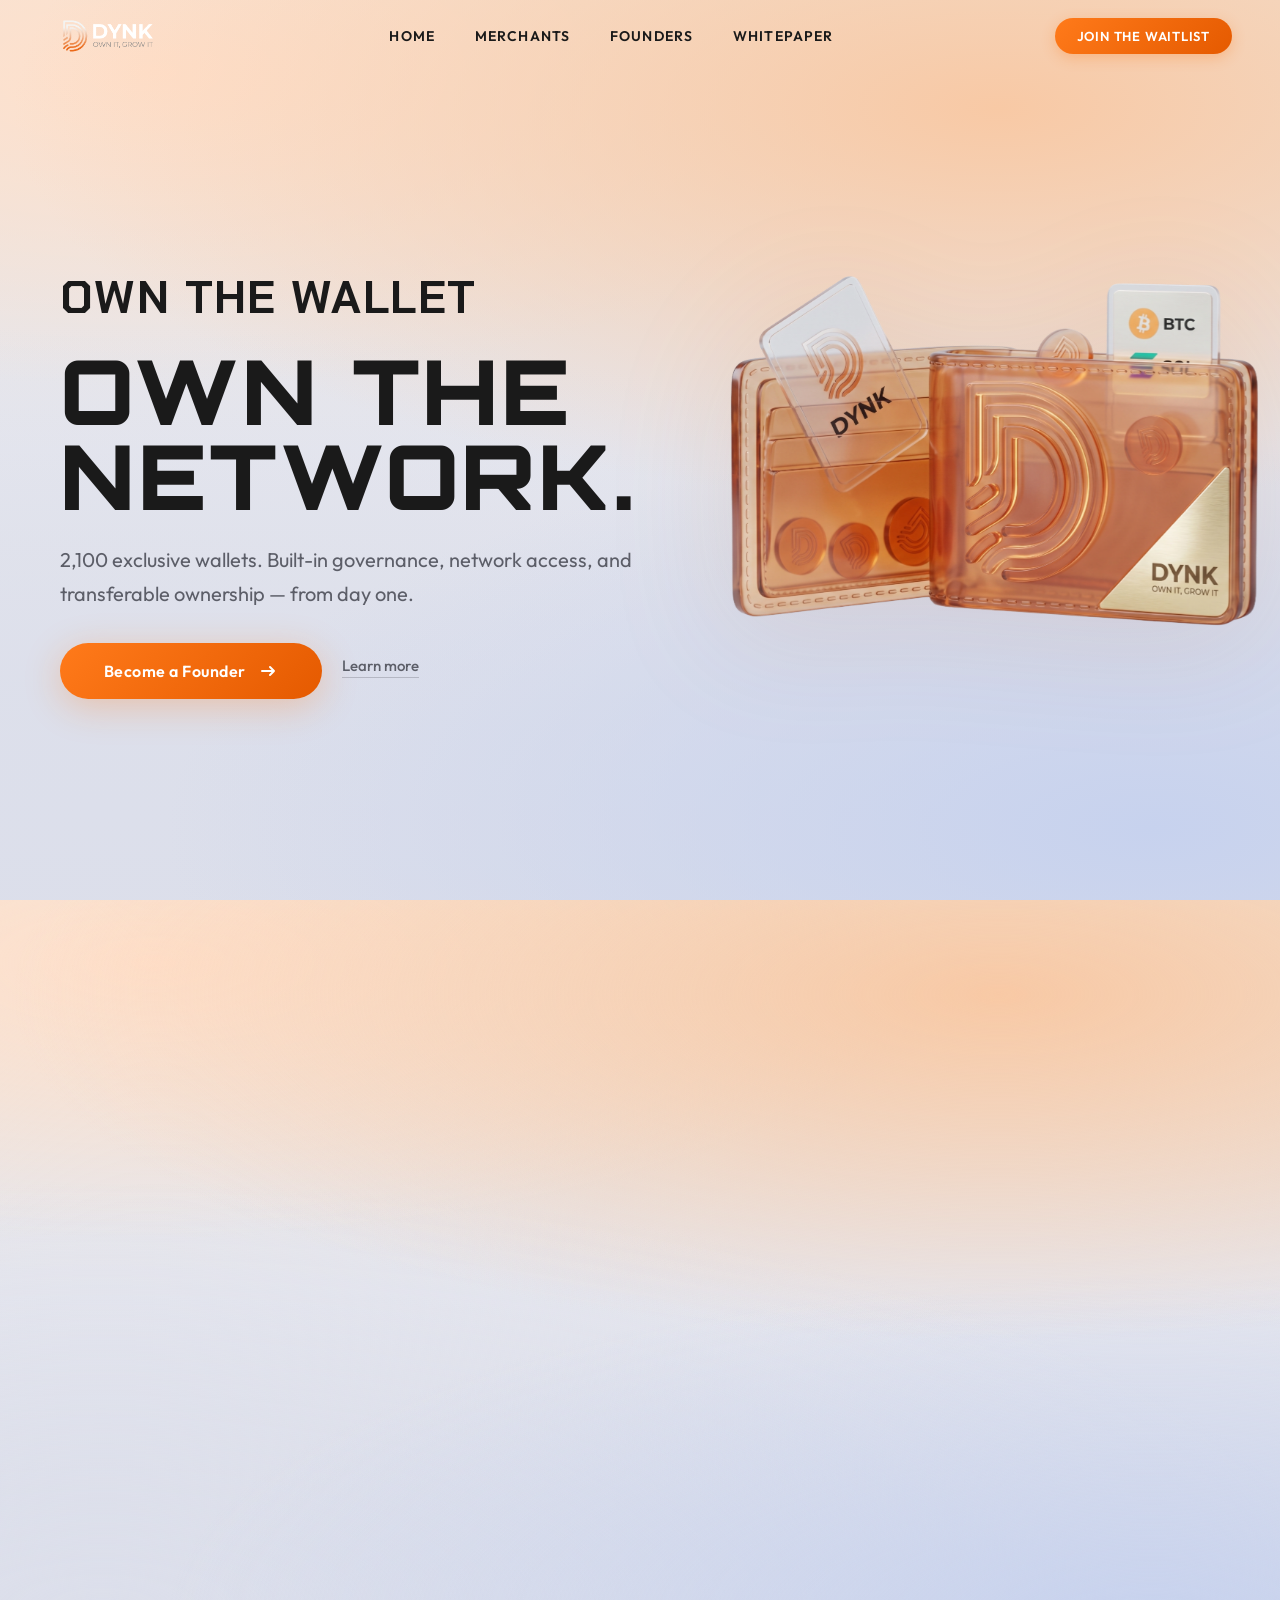
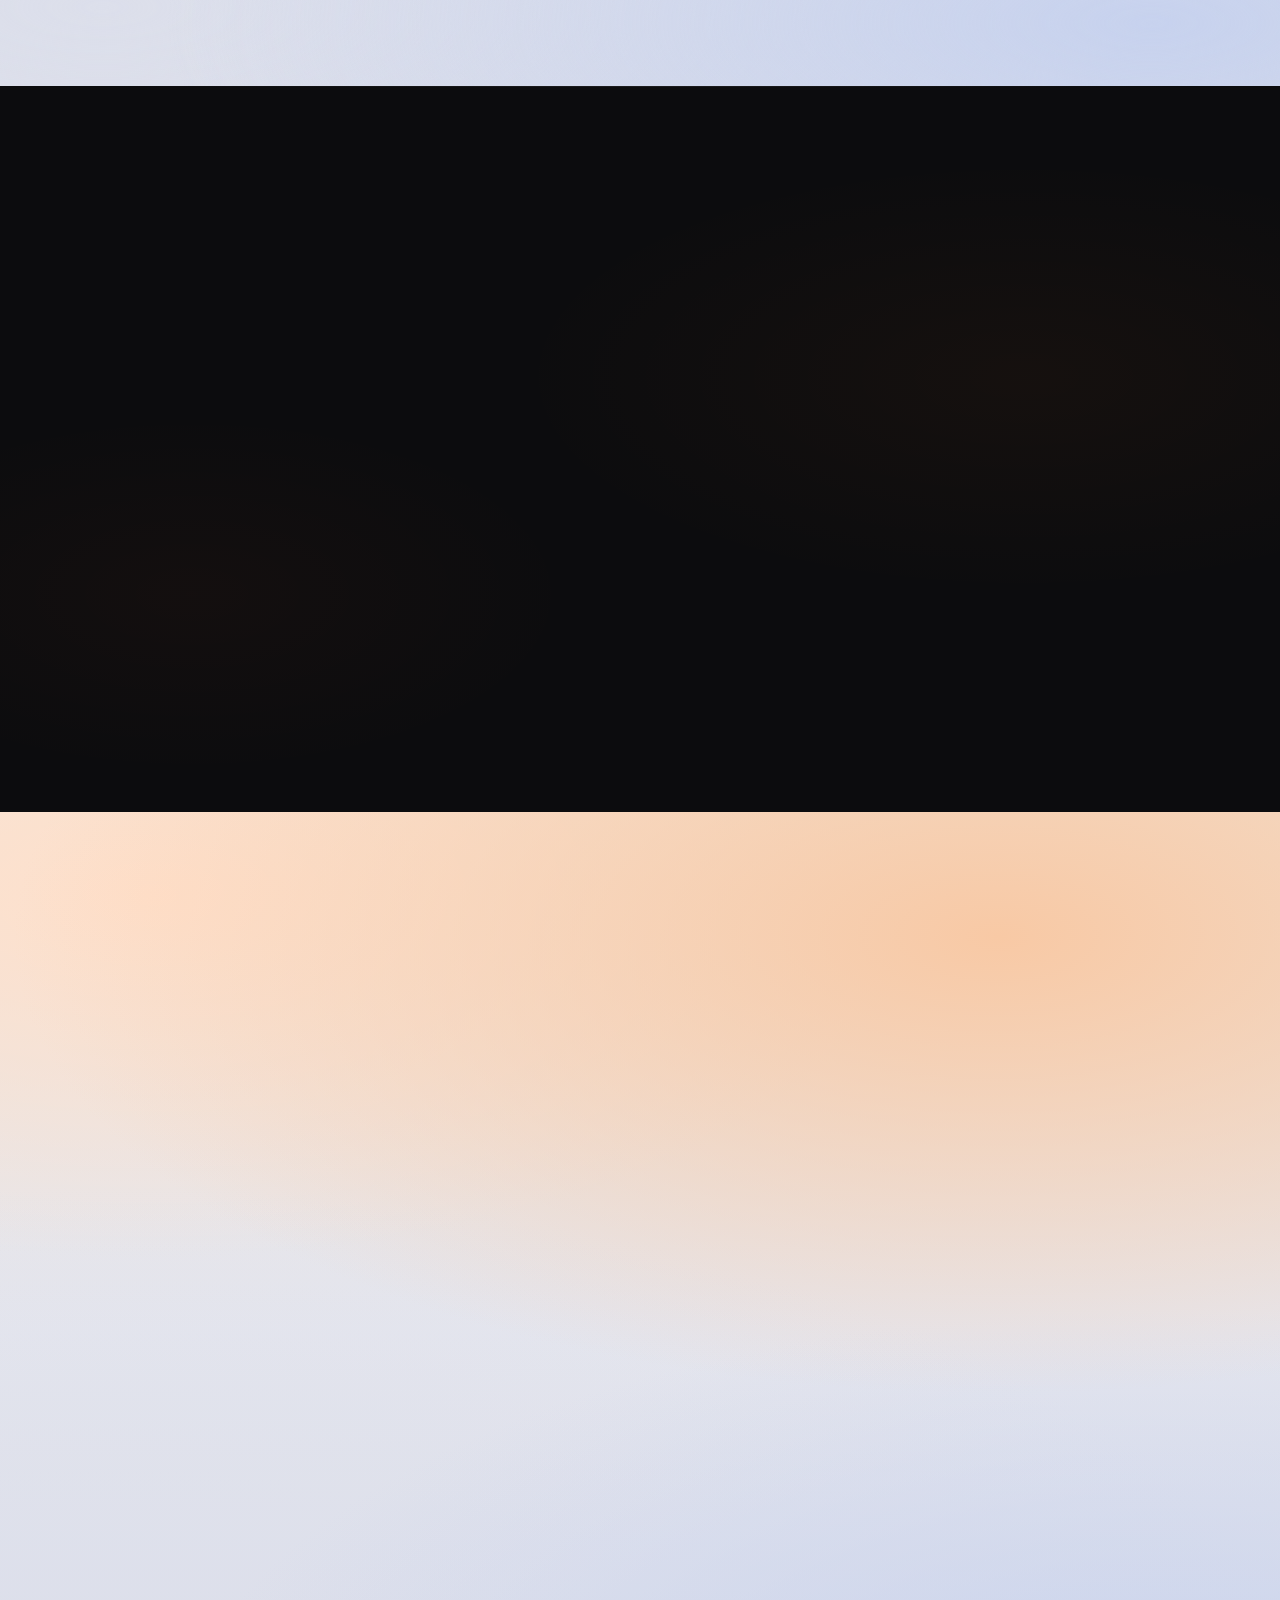
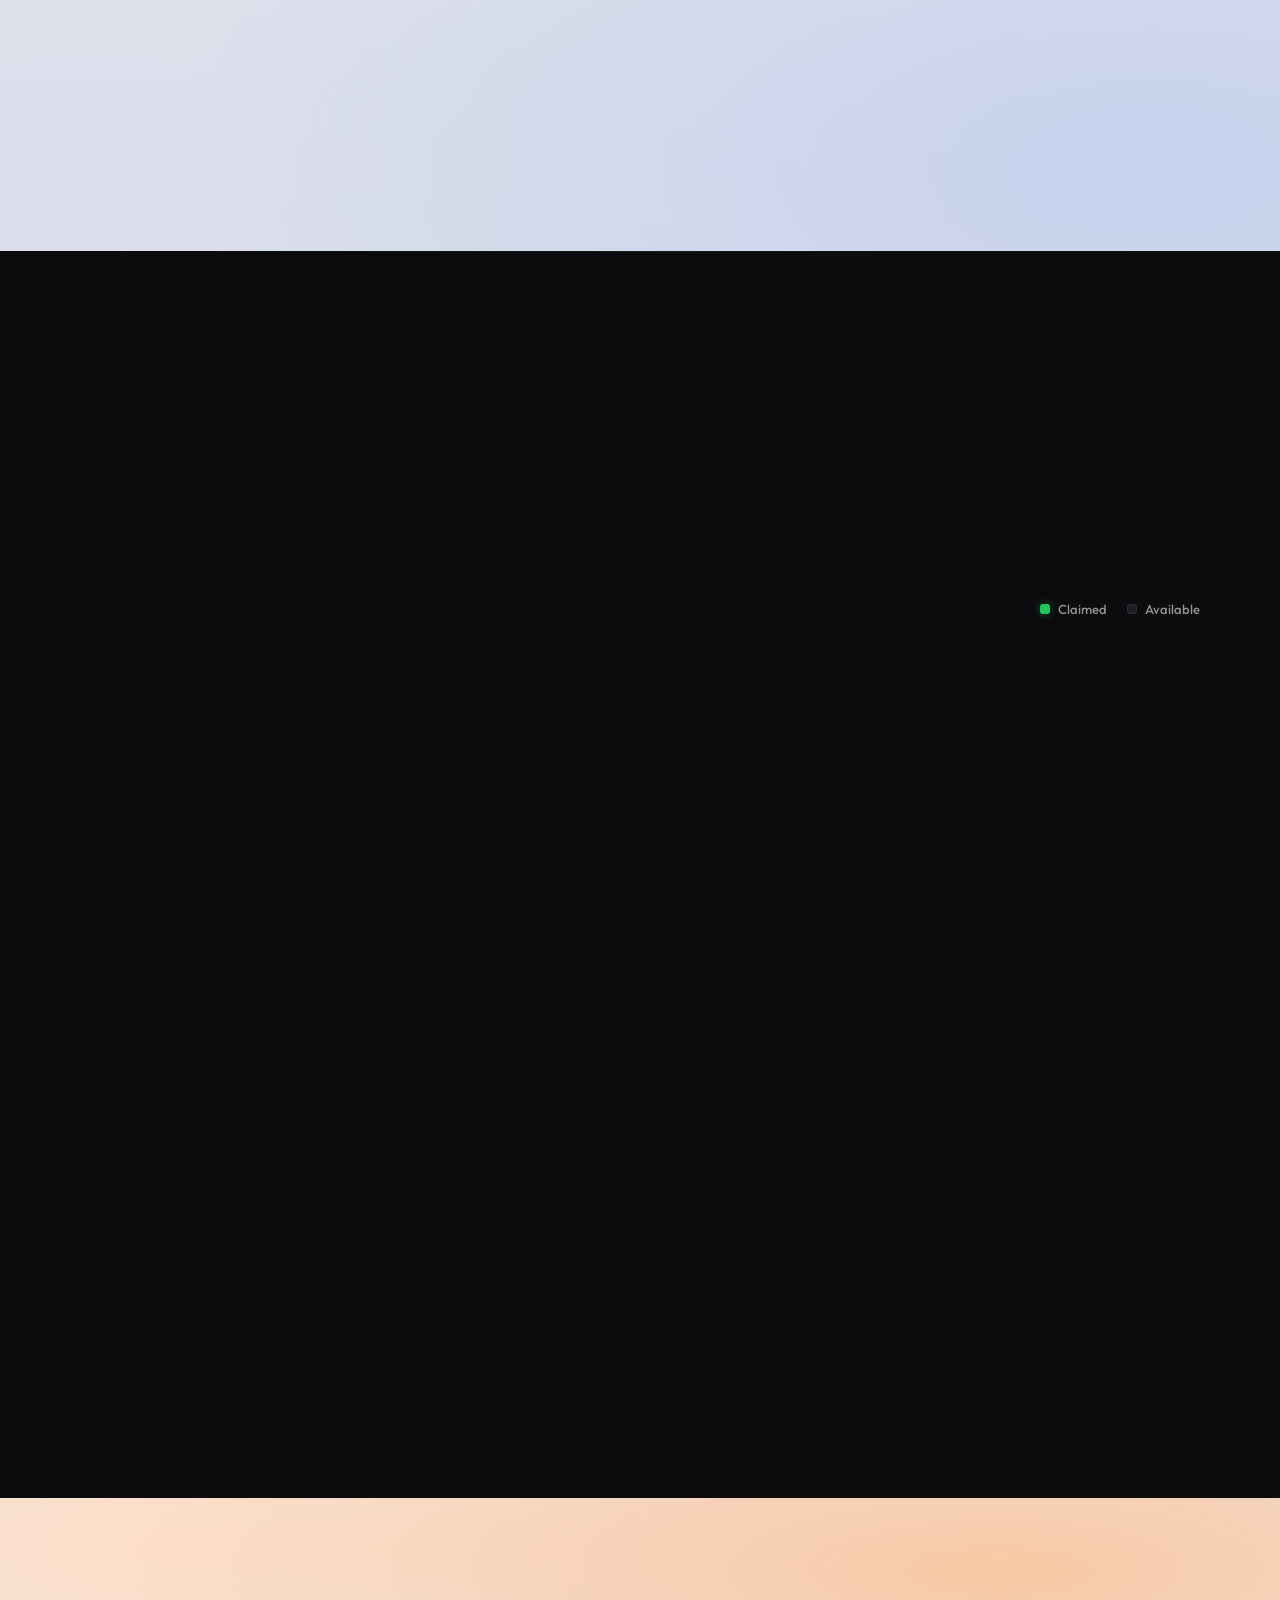
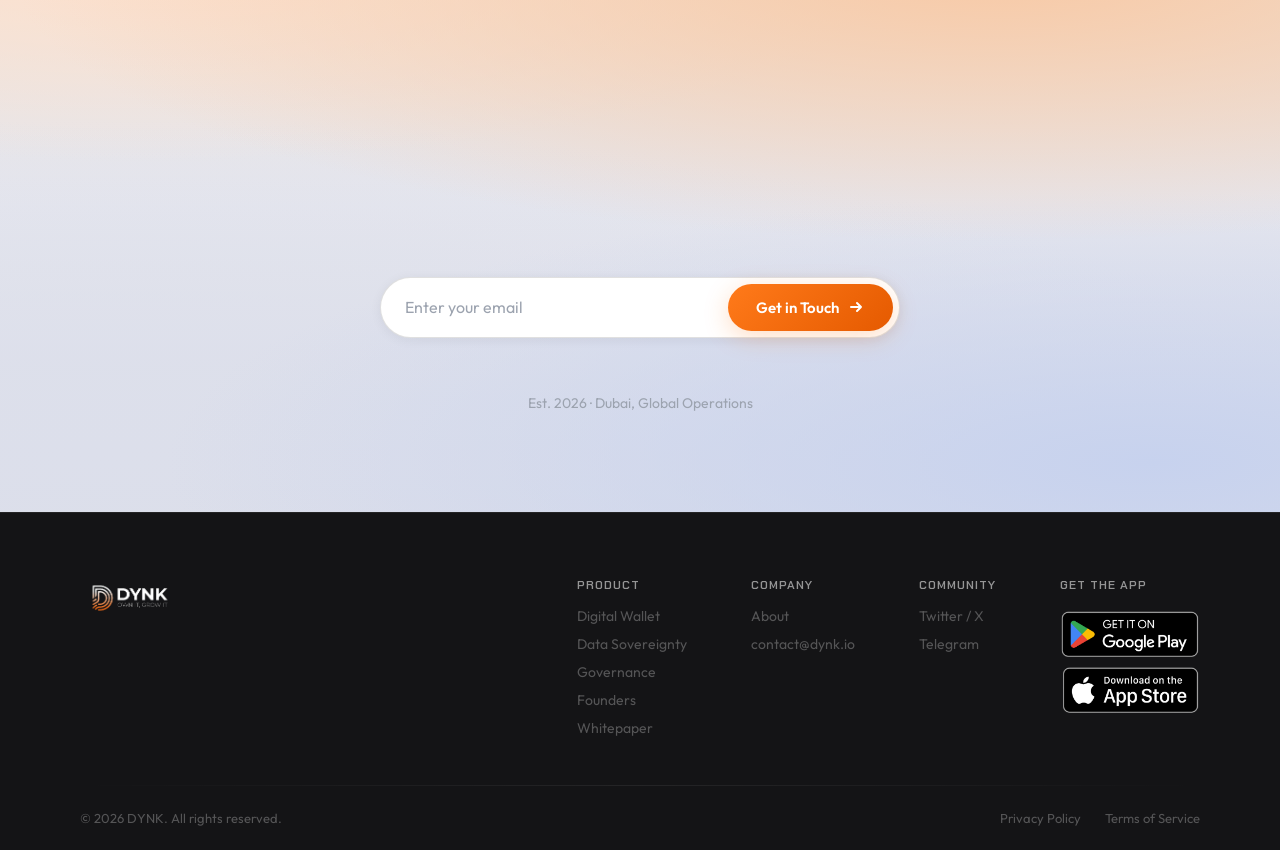
==== commit 76d0b6cd: "Add whitepaper page with branded layout and site-wide nav links - New /whitepaper route (whitepaper/" ====
--- a/founders/index.html
+++ b/founders/index.html
@@ -24,6 +24,7 @@
       <a href="/">Home</a>
       <a href="/merchants">Merchants</a>
       <a href="#">Founders</a>
+      <a href="/whitepaper">Whitepaper</a>
     </div>
     <a href="#contact" class="nav-platform-btn">Join the Waitlist</a>
     <button class="nav-hamburger" id="navHamburger" aria-label="Toggle menu">
@@ -35,6 +36,7 @@
   <a href="/">Home</a>
   <a href="/merchants">Merchants</a>
   <a href="#">Founders</a>
+  <a href="/whitepaper">Whitepaper</a>
   <a href="#contact" class="nav-mobile-cta">Join the Waitlist</a>
 </div>
 
@@ -190,7 +192,7 @@
     <div class="board-mobile-picker" id="boardMobilePicker">
       <p class="board-mobile-picker-label">Enter a wallet number to view details</p>
       <div class="board-mobile-picker-row">
-        <input type="number" class="board-mobile-picker-input" id="boardPickerInput" min="1" max="2100" placeholder="1 – 2100">
+        <input type="text" inputmode="numeric" pattern="[0-9]*" class="board-mobile-picker-input" id="boardPickerInput" placeholder="1 – 2100" autocomplete="off">
         <button class="board-mobile-picker-btn" id="boardPickerBtn">View</button>
       </div>
       <button class="board-mobile-picker-random" id="boardPickerRandom">Pick Random Wallet</button>
@@ -282,7 +284,7 @@
         <a href="/" class="footer-brand-logo"><img src="../assets/dynk-logo.png" alt="DYNK"></a>
       </div>
       <div class="footer-cols">
-        <div class="footer-col"><h5>Product</h5><a href="/#wallet">Digital Wallet</a><a href="/#data">Data Sovereignty</a><a href="/#foundation">Governance</a><a href="#">Founders</a></div>
+        <div class="footer-col"><h5>Product</h5><a href="/#wallet">Digital Wallet</a><a href="/#data">Data Sovereignty</a><a href="/#foundation">Governance</a><a href="#">Founders</a><a href="/whitepaper">Whitepaper</a></div>
         <div class="footer-col"><h5>Company</h5><a href="#">About</a><a href="mailto:contact@dynk.io">contact@dynk.io</a></div>
         <div class="footer-col"><h5>Community</h5><a href="#">Twitter / X</a><a href="#">Telegram</a></div>
         <div class="footer-col footer-col-app"><h5>Get the App</h5><div class="footer-app-badges"><a href="#" class="footer-badge"><img src="../assets/apple.png" alt="Download on the App Store" class="footer-badge-img"></a><a href="#" class="footer-badge"><img src="../assets/android.png" alt="Get it on Google Play" class="footer-badge-img"></a></div></div>
--- a/sections.css
+++ b/sections.css
@@ -1224,6 +1224,31 @@
 }
 
 @media (max-width: 768px) {
+  /* Hide phone mockup column in dark wallet section */
+  .wdark-right { display: none; }
+  /* Stack wallet-light cards vertically */
+  .wlight-cards { grid-template-columns: 1fr; }
+
+  /* Remove backdrop-filter and hover transforms from cards — expensive on mobile */
+  .w-card:not(.w-card--dark) {
+    backdrop-filter: none;
+    -webkit-backdrop-filter: none;
+    background: rgba(255,255,255,0.85);
+    transition: none;
+  }
+  .w-card--dark { transition: none; }
+  .w-card:hover, .w-card--dark:hover,
+  .data-flow-card:hover, .flow-node:hover,
+  .loop-step:hover, .loop-step--1:hover, .loop-step--2:hover,
+  .loop-step--3:hover, .loop-step--4:hover {
+    transform: none;
+  }
+  .fp-stat-card {
+    backdrop-filter: none;
+    -webkit-backdrop-filter: none;
+    background: rgba(255,255,255,0.85);
+  }
+
   /* Modal: hide image panel, single column */
   .wc-card {
     flex-direction: column;
@@ -1274,10 +1299,7 @@
     background: transparent; border: none; outline: none;
     color: var(--text-1); font-size: 16px;
     font-family: var(--font-body);
-    -moz-appearance: textfield;
-  }
-  .board-mobile-picker-input::-webkit-inner-spin-button,
-  .board-mobile-picker-input::-webkit-outer-spin-button { display: none; }
+  }
   .board-mobile-picker-btn {
     padding: 14px 20px;
     background: linear-gradient(135deg, var(--orange), var(--orange-deep));
--- a/founders.css
+++ b/founders.css
@@ -184,7 +184,7 @@
   color: #22C55E; font-weight: 700;
 }
 .fp-compare-col--old ul li::before {
-  content: '—'; position: absolute; left: 0;
+  content: '✓'; position: absolute; left: 0;
   color: var(--text-3);
 }
 .fp-compare-neg { color: var(--text-3) !important; }
--- a/scroll-anim.css
+++ b/scroll-anim.css
@@ -47,3 +47,22 @@
   -webkit-backface-visibility: hidden;
   backface-visibility: hidden;
 }
+
+/* ── MOBILE: strip expensive GPU properties ── */
+@media (max-width: 768px) {
+  .sec-title, .sec-label, .sec-desc,
+  .w-card, .d-item, .f-stats, .f-pill,
+  .board-counter, .board-cta-row,
+  .wdark-metric,
+  .waitlist-label, .waitlist-headline, .waitlist-sub, .waitlist-form,
+  .cta-center, .f-cta-title, .f-cta-desc,
+  [data-anim],
+  .board-cell,
+  .hero-inner, .hero-featured {
+    will-change: auto;
+  }
+  [data-anim], .wdark-metric {
+    -webkit-backface-visibility: visible;
+    backface-visibility: visible;
+  }
+}
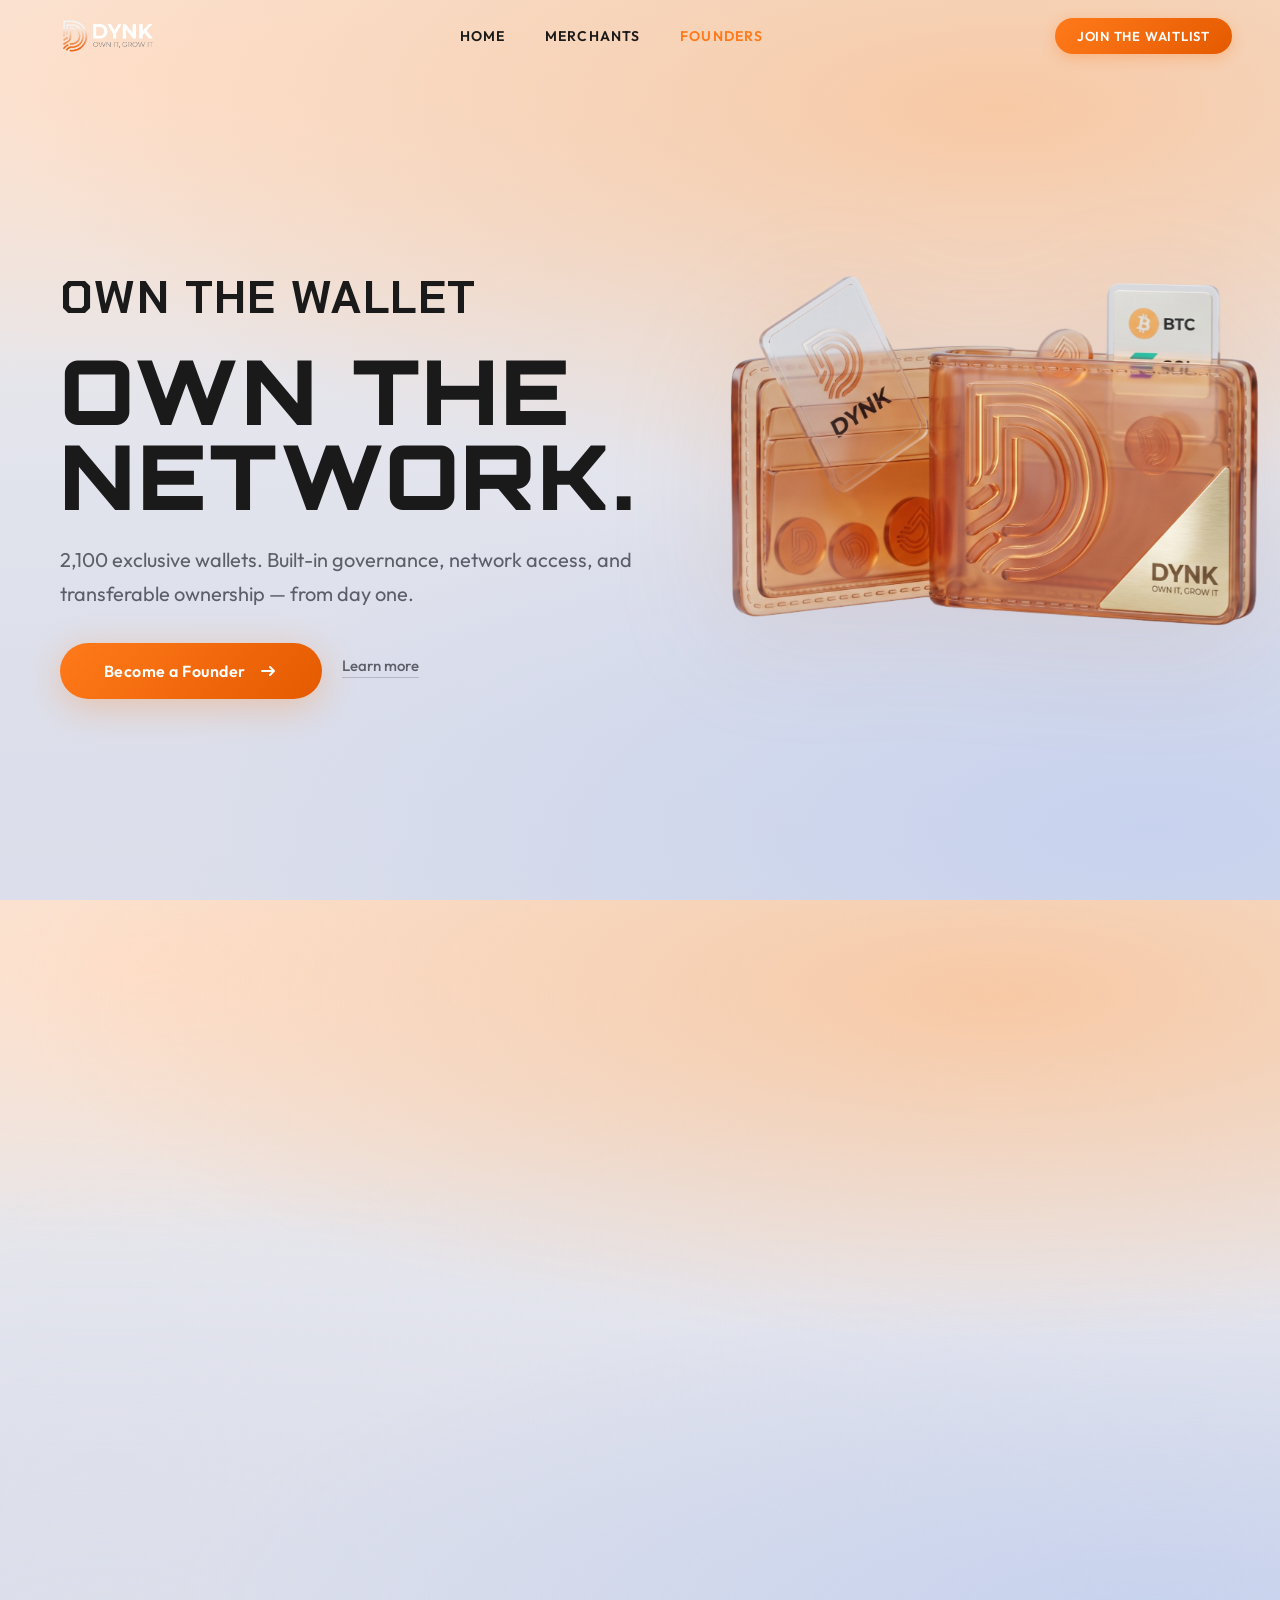
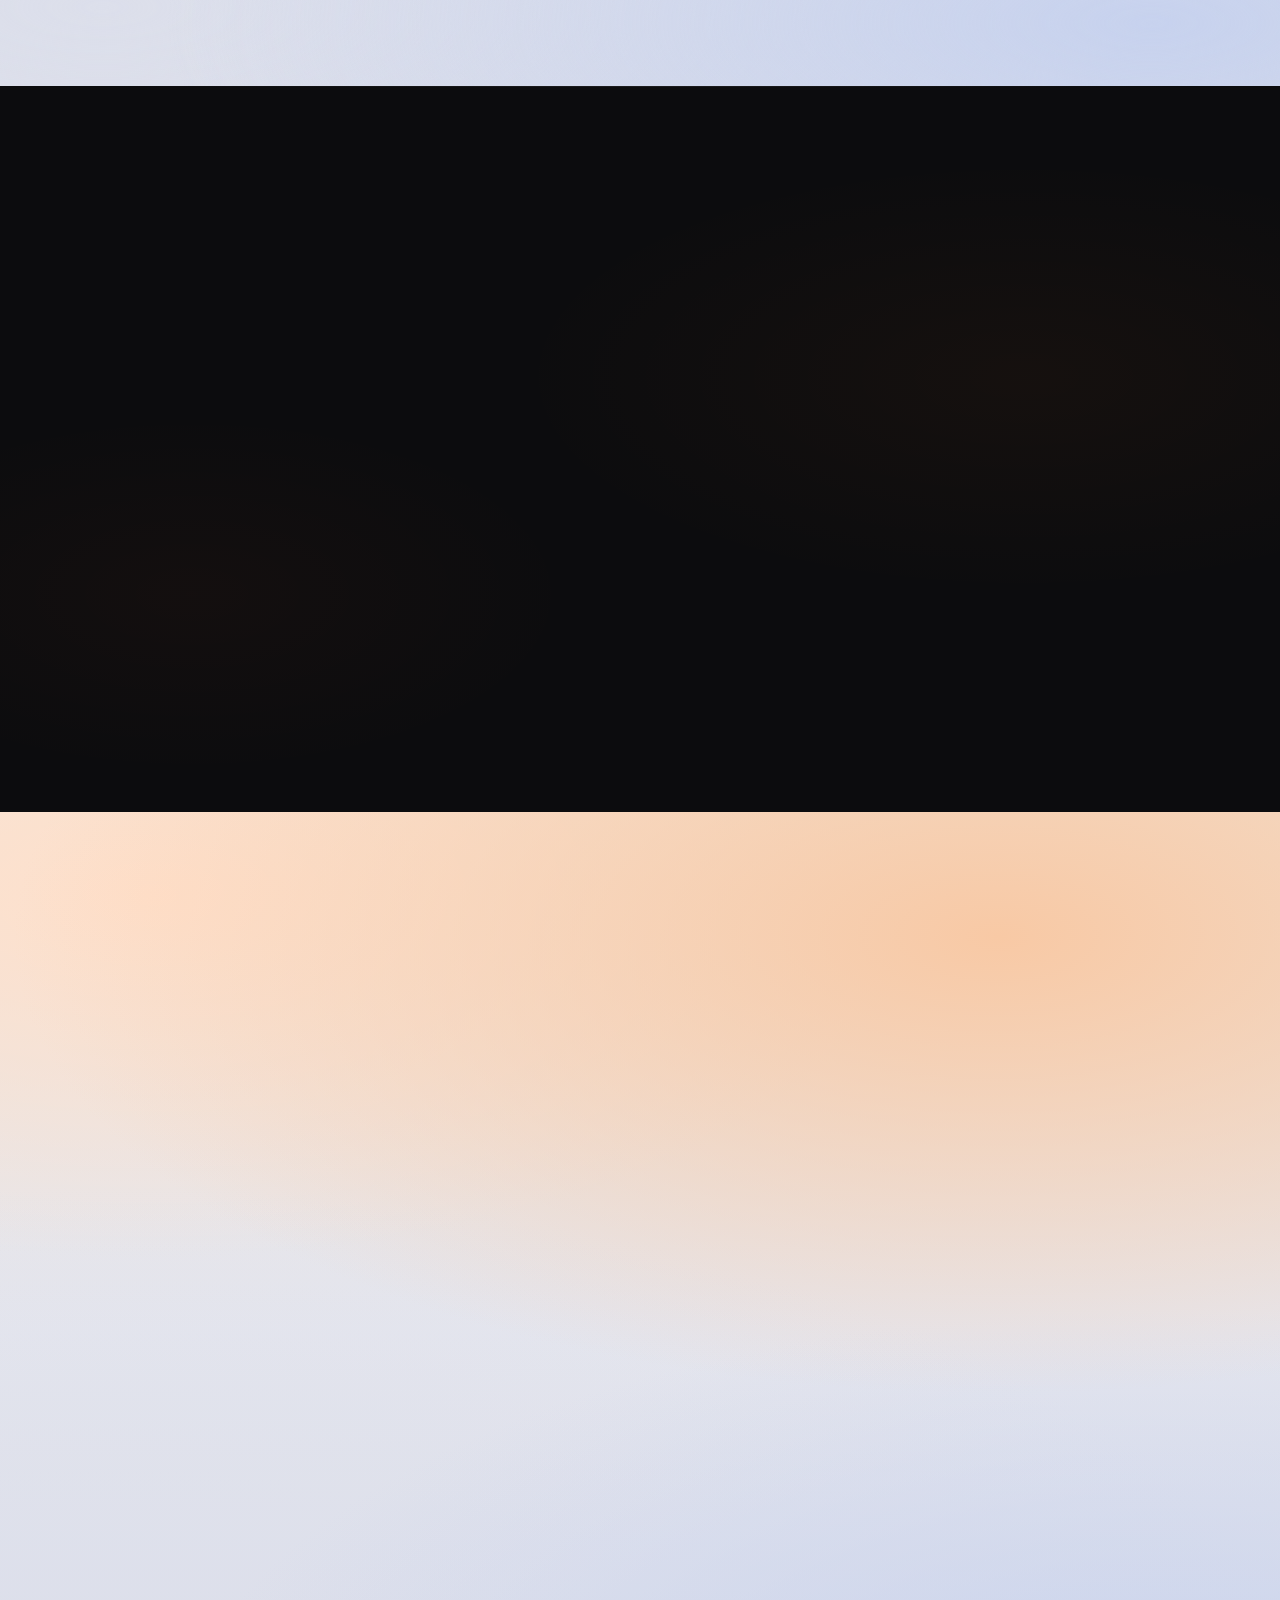
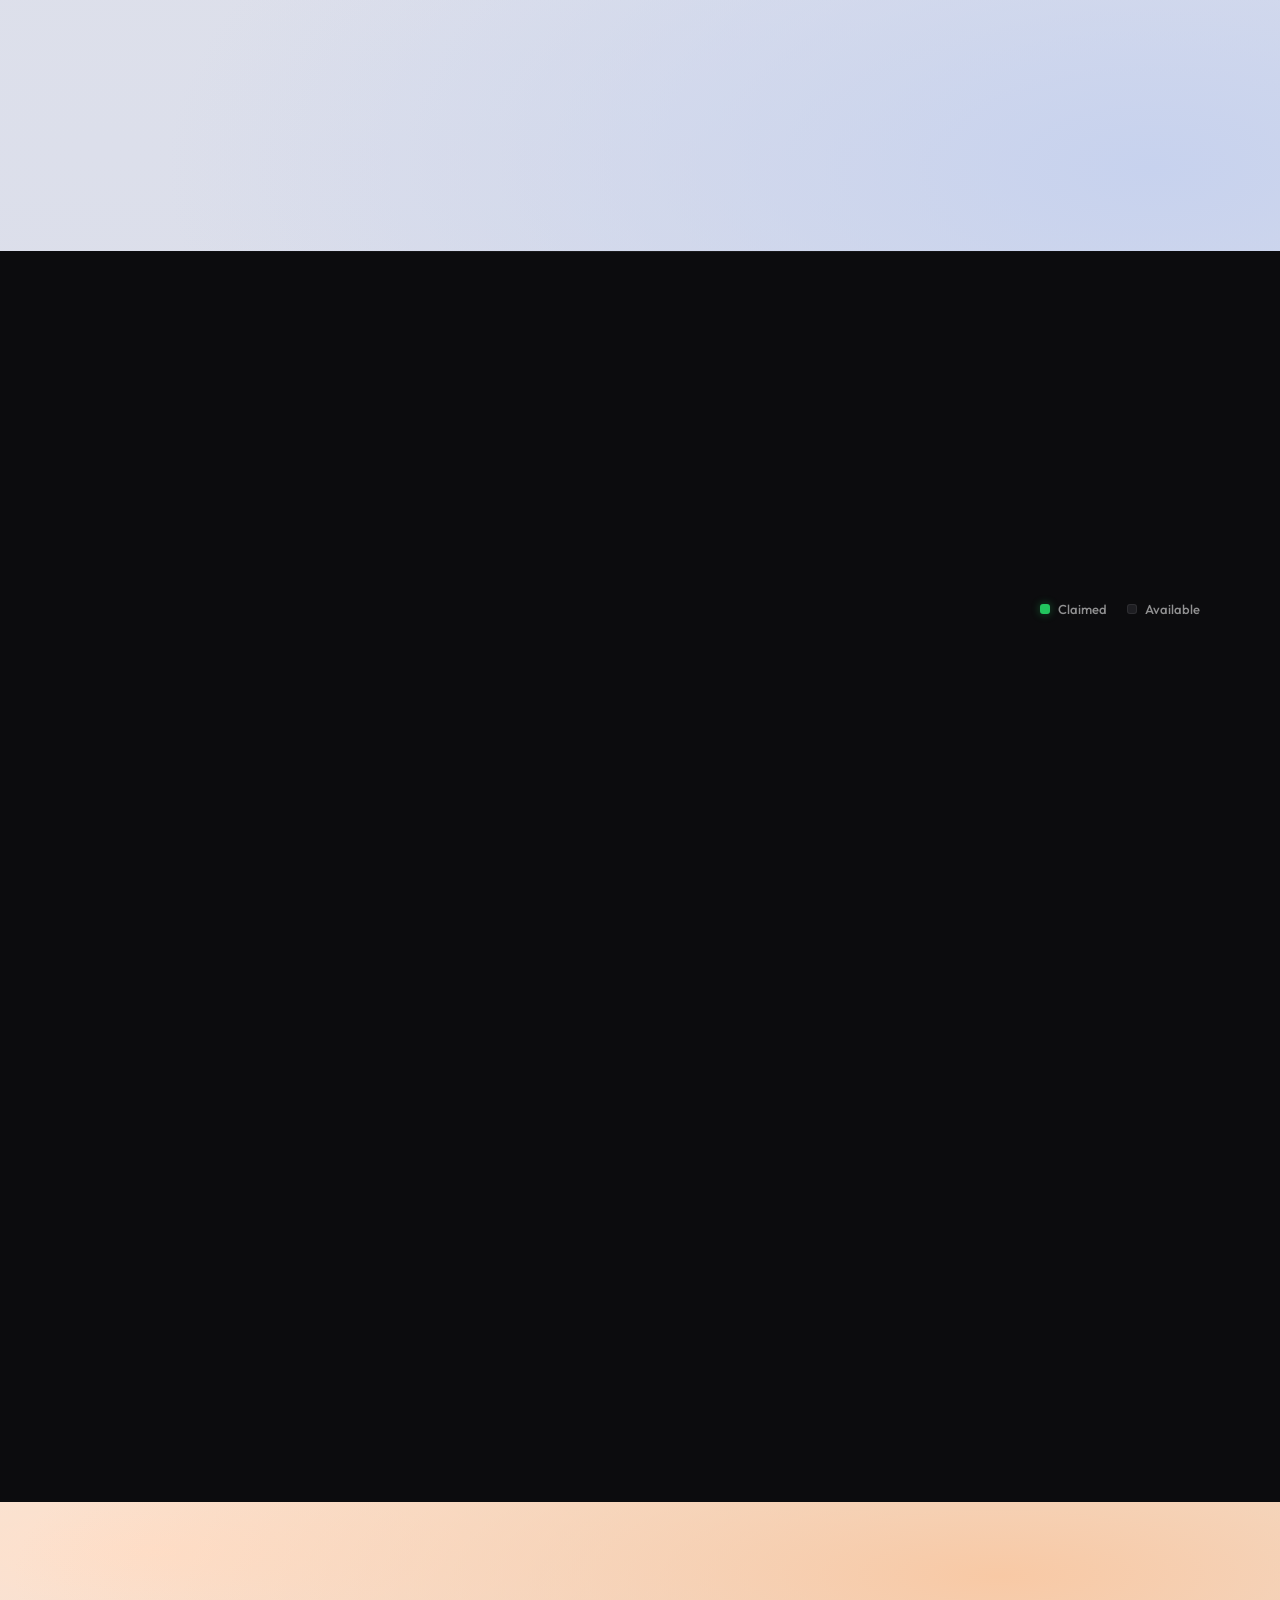
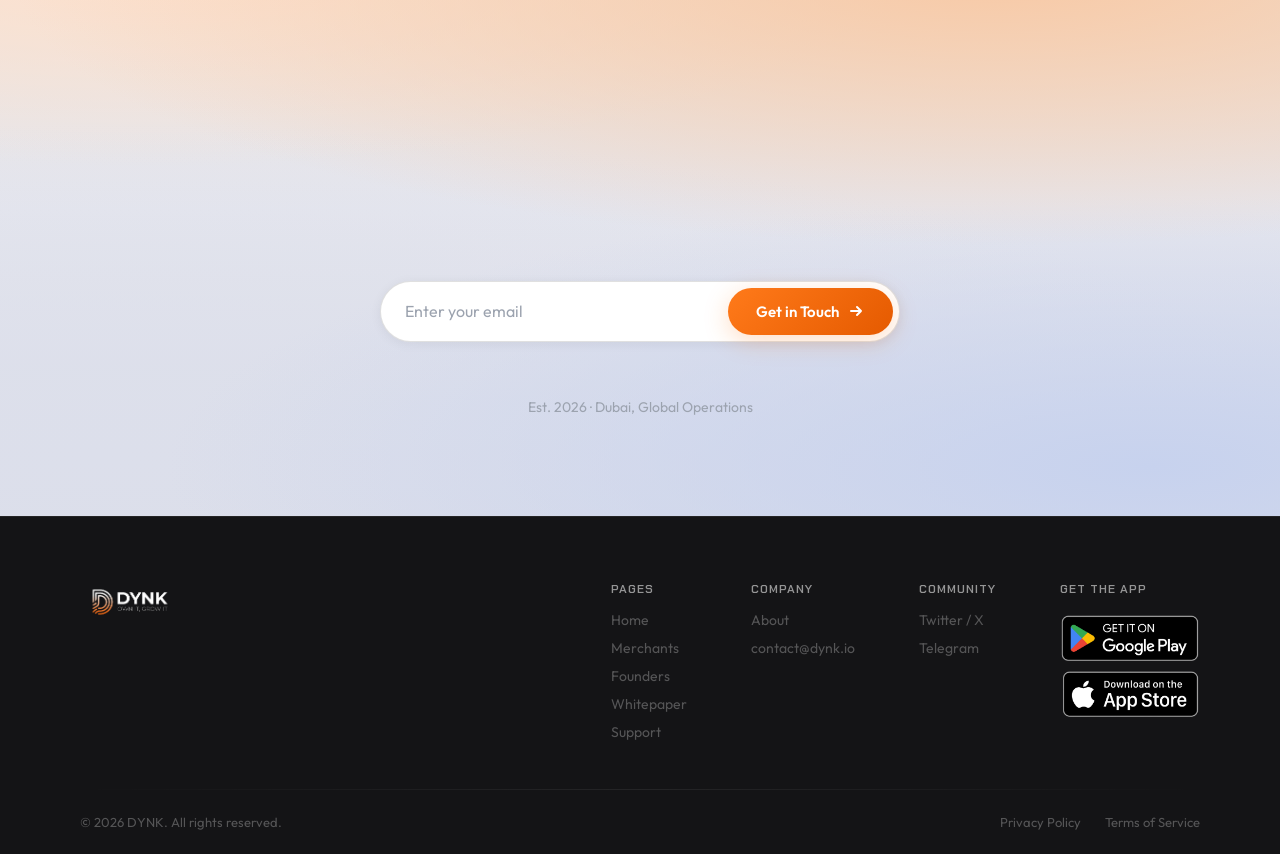
==== commit 3a48c80c: "Unify header/footer sitewide, add support page + custom dropdown - Nav standardized to Home / Mercha" ====
--- a/founders/index.html
+++ b/founders/index.html
@@ -18,13 +18,12 @@
 <nav class="nav" id="siteNav">
   <div class="nav-inner">
     <a href="/" class="nav-logo">
-      <img src="../assets/dynk-logo.png" alt="DYNK">
+      <img src="/assets/dynk-logo.png" alt="DYNK">
     </a>
     <div class="nav-links">
       <a href="/">Home</a>
       <a href="/merchants">Merchants</a>
-      <a href="#">Founders</a>
-      <a href="/whitepaper">Whitepaper</a>
+      <a href="/founders" style="color: var(--orange);">Founders</a>
     </div>
     <a href="#contact" class="nav-platform-btn">Join the Waitlist</a>
     <button class="nav-hamburger" id="navHamburger" aria-label="Toggle menu">
@@ -35,8 +34,7 @@
 <div class="nav-mobile-menu" id="navMobileMenu">
   <a href="/">Home</a>
   <a href="/merchants">Merchants</a>
-  <a href="#">Founders</a>
-  <a href="/whitepaper">Whitepaper</a>
+  <a href="/founders">Founders</a>
   <a href="#contact" class="nav-mobile-cta">Join the Waitlist</a>
 </div>
 
@@ -281,13 +279,13 @@
   <div class="footer-inner">
     <div class="footer-top">
       <div class="footer-brand">
-        <a href="/" class="footer-brand-logo"><img src="../assets/dynk-logo.png" alt="DYNK"></a>
+        <a href="/" class="footer-brand-logo"><img src="/assets/dynk-logo.png" alt="DYNK"></a>
       </div>
       <div class="footer-cols">
-        <div class="footer-col"><h5>Product</h5><a href="/#wallet">Digital Wallet</a><a href="/#data">Data Sovereignty</a><a href="/#foundation">Governance</a><a href="#">Founders</a><a href="/whitepaper">Whitepaper</a></div>
+        <div class="footer-col"><h5>Pages</h5><a href="/">Home</a><a href="/merchants">Merchants</a><a href="/founders">Founders</a><a href="/whitepaper">Whitepaper</a><a href="/support">Support</a></div>
         <div class="footer-col"><h5>Company</h5><a href="#">About</a><a href="mailto:contact@dynk.io">contact@dynk.io</a></div>
         <div class="footer-col"><h5>Community</h5><a href="#">Twitter / X</a><a href="#">Telegram</a></div>
-        <div class="footer-col footer-col-app"><h5>Get the App</h5><div class="footer-app-badges"><a href="#" class="footer-badge"><img src="../assets/apple.png" alt="Download on the App Store" class="footer-badge-img"></a><a href="#" class="footer-badge"><img src="../assets/android.png" alt="Get it on Google Play" class="footer-badge-img"></a></div></div>
+        <div class="footer-col footer-col-app"><h5>Get the App</h5><div class="footer-app-badges"><a href="#" class="footer-badge"><img src="/assets/apple.png" alt="Download on the App Store" class="footer-badge-img"></a><a href="#" class="footer-badge"><img src="/assets/android.png" alt="Get it on Google Play" class="footer-badge-img"></a></div></div>
       </div>
     </div>
     <div class="footer-rule"></div>
--- a/sections.css
+++ b/sections.css
@@ -1002,7 +1002,7 @@
 }
 .board-counter {
   display: flex; align-items: center; justify-content: center; gap: 0;
-  margin-bottom: 36px;
+  margin-bottom: 40px;
 }
 .board-counter-stat {
   text-align: center; padding: 0 40px;
@@ -1022,6 +1022,105 @@
 }
 .board-cta-row {
   display: flex; justify-content: center;
+}
+
+/* ── LIVE MARKETPLACE PANEL ── */
+.mkt-live {
+  margin: 8px 0 44px;
+  padding: 22px 24px;
+  border: 1px solid var(--border);
+  border-radius: 20px;
+  background: linear-gradient(180deg, rgba(255,255,255,0.045), rgba(255,255,255,0.012));
+  backdrop-filter: blur(6px);
+}
+.mkt-live-head {
+  display: flex; align-items: center; justify-content: space-between;
+  gap: 12px;
+  margin-bottom: 22px;
+}
+.mkt-live-tag {
+  display: inline-flex; align-items: center; gap: 9px;
+  font-family: var(--font-heading);
+  font-size: 11px; font-weight: 700;
+  letter-spacing: 0.14em; text-transform: uppercase;
+  color: var(--text-1);
+}
+.mkt-live-pulse {
+  width: 8px; height: 8px; border-radius: 50%;
+  background: #34D07F; flex-shrink: 0;
+  box-shadow: 0 0 0 0 rgba(52,208,127,0.6);
+  animation: mktPulse 2.2s infinite;
+}
+@keyframes mktPulse {
+  0%   { box-shadow: 0 0 0 0 rgba(52,208,127,0.55); }
+  70%  { box-shadow: 0 0 0 7px rgba(52,208,127,0); }
+  100% { box-shadow: 0 0 0 0 rgba(52,208,127,0); }
+}
+.mkt-live-updated {
+  font-size: 12px; color: var(--text-2); letter-spacing: 0.02em;
+}
+.mkt-live-grid {
+  display: grid;
+  grid-template-columns: minmax(150px, 210px) 1fr;
+  gap: 30px;
+  align-items: center;
+}
+/* Hero — Available now */
+.mkt-hero {
+  display: flex; flex-direction: column; gap: 8px;
+  padding: 22px 26px;
+  border-radius: 16px;
+  border: 1px solid rgba(255,122,26,0.28);
+  background: radial-gradient(130% 130% at 0% 0%, rgba(255,122,26,0.16), rgba(255,122,26,0.02));
+}
+.mkt-hero-num {
+  font-family: var(--font-heading);
+  font-size: clamp(46px, 6vw, 62px); font-weight: 800; line-height: 0.9;
+  color: var(--orange);
+}
+.mkt-hero-cap {
+  font-size: 12px; font-weight: 600;
+  letter-spacing: 0.08em; text-transform: uppercase;
+  color: var(--text-1);
+}
+/* Supply bar + legend */
+.mkt-supply { display: flex; flex-direction: column; gap: 14px; }
+.mkt-supply-title { font-size: 14px; color: var(--text-2); }
+.mkt-supply-title b {
+  color: var(--text-1); font-weight: 700; font-family: var(--font-heading);
+}
+.mkt-bar {
+  display: flex; height: 12px;
+  border-radius: 99px; overflow: hidden;
+  background: rgba(255,255,255,0.06);
+  border: 1px solid var(--border);
+}
+.mkt-bar-seg { height: 100%; width: 0; transition: width 1s cubic-bezier(.4,0,.2,1); }
+.mkt-bar-seg--claimed { background: linear-gradient(90deg, var(--orange-deep), var(--orange)); }
+.mkt-bar-seg--listed  { background: var(--orange-soft); }
+.mkt-bar-seg--open    { background: rgba(255,255,255,0.22); }
+.mkt-supply-legend { display: flex; flex-wrap: wrap; gap: 22px; }
+.mkt-leg {
+  display: inline-flex; align-items: center; gap: 8px;
+  font-size: 13px; color: var(--text-2);
+}
+.mkt-leg b {
+  color: var(--text-1); font-weight: 700;
+  font-family: var(--font-heading); font-size: 15px; margin-left: 2px;
+}
+.mkt-sw { width: 10px; height: 10px; border-radius: 3px; flex-shrink: 0; }
+.mkt-sw--claimed { background: var(--orange); }
+.mkt-sw--listed  { background: var(--orange-soft); }
+.mkt-sw--open    { background: rgba(255,255,255,0.35); }
+
+@media (max-width: 768px) {
+  .mkt-live { padding: 18px; }
+  .mkt-live-grid { grid-template-columns: 1fr; gap: 22px; }
+  .mkt-hero {
+    flex-direction: row; align-items: baseline;
+    justify-content: space-between; padding: 18px 20px;
+  }
+  .mkt-supply-legend { gap: 16px; }
 }
 
 /* ── CTA (warm gradient) ── */
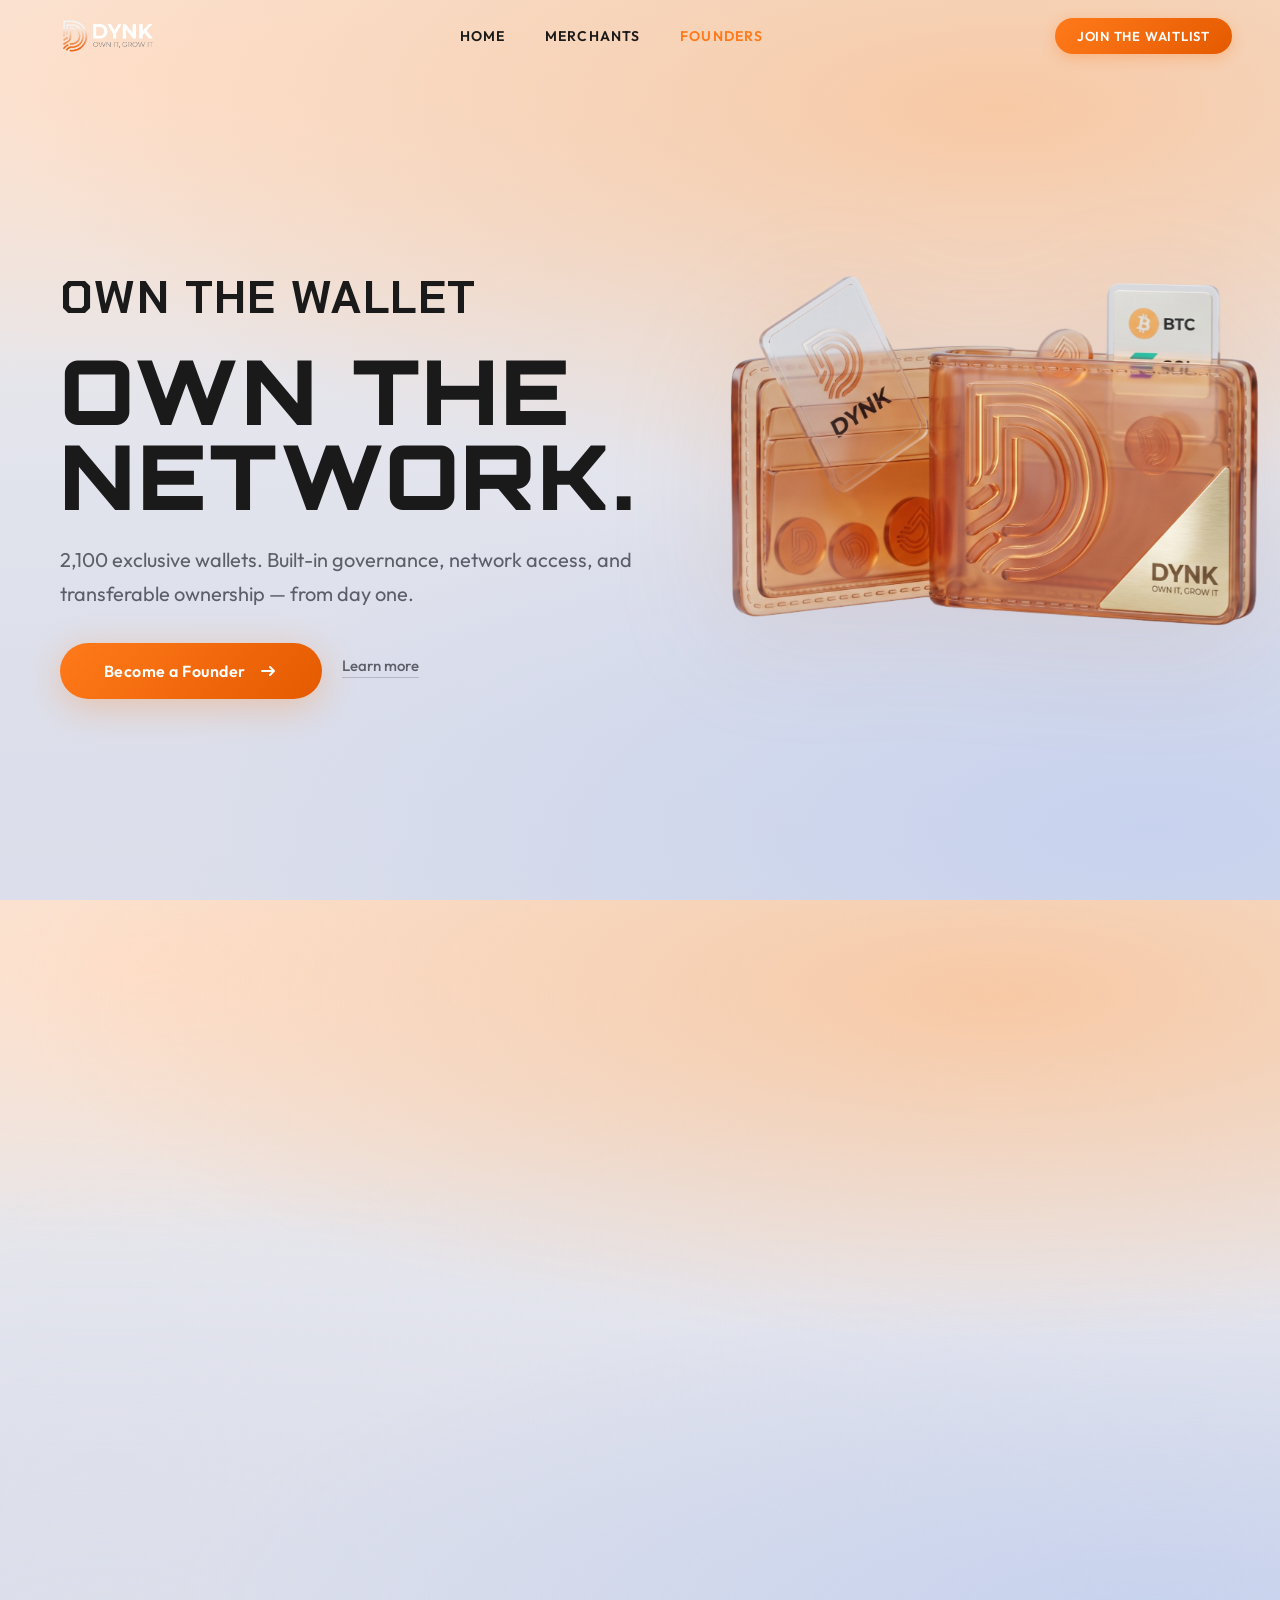
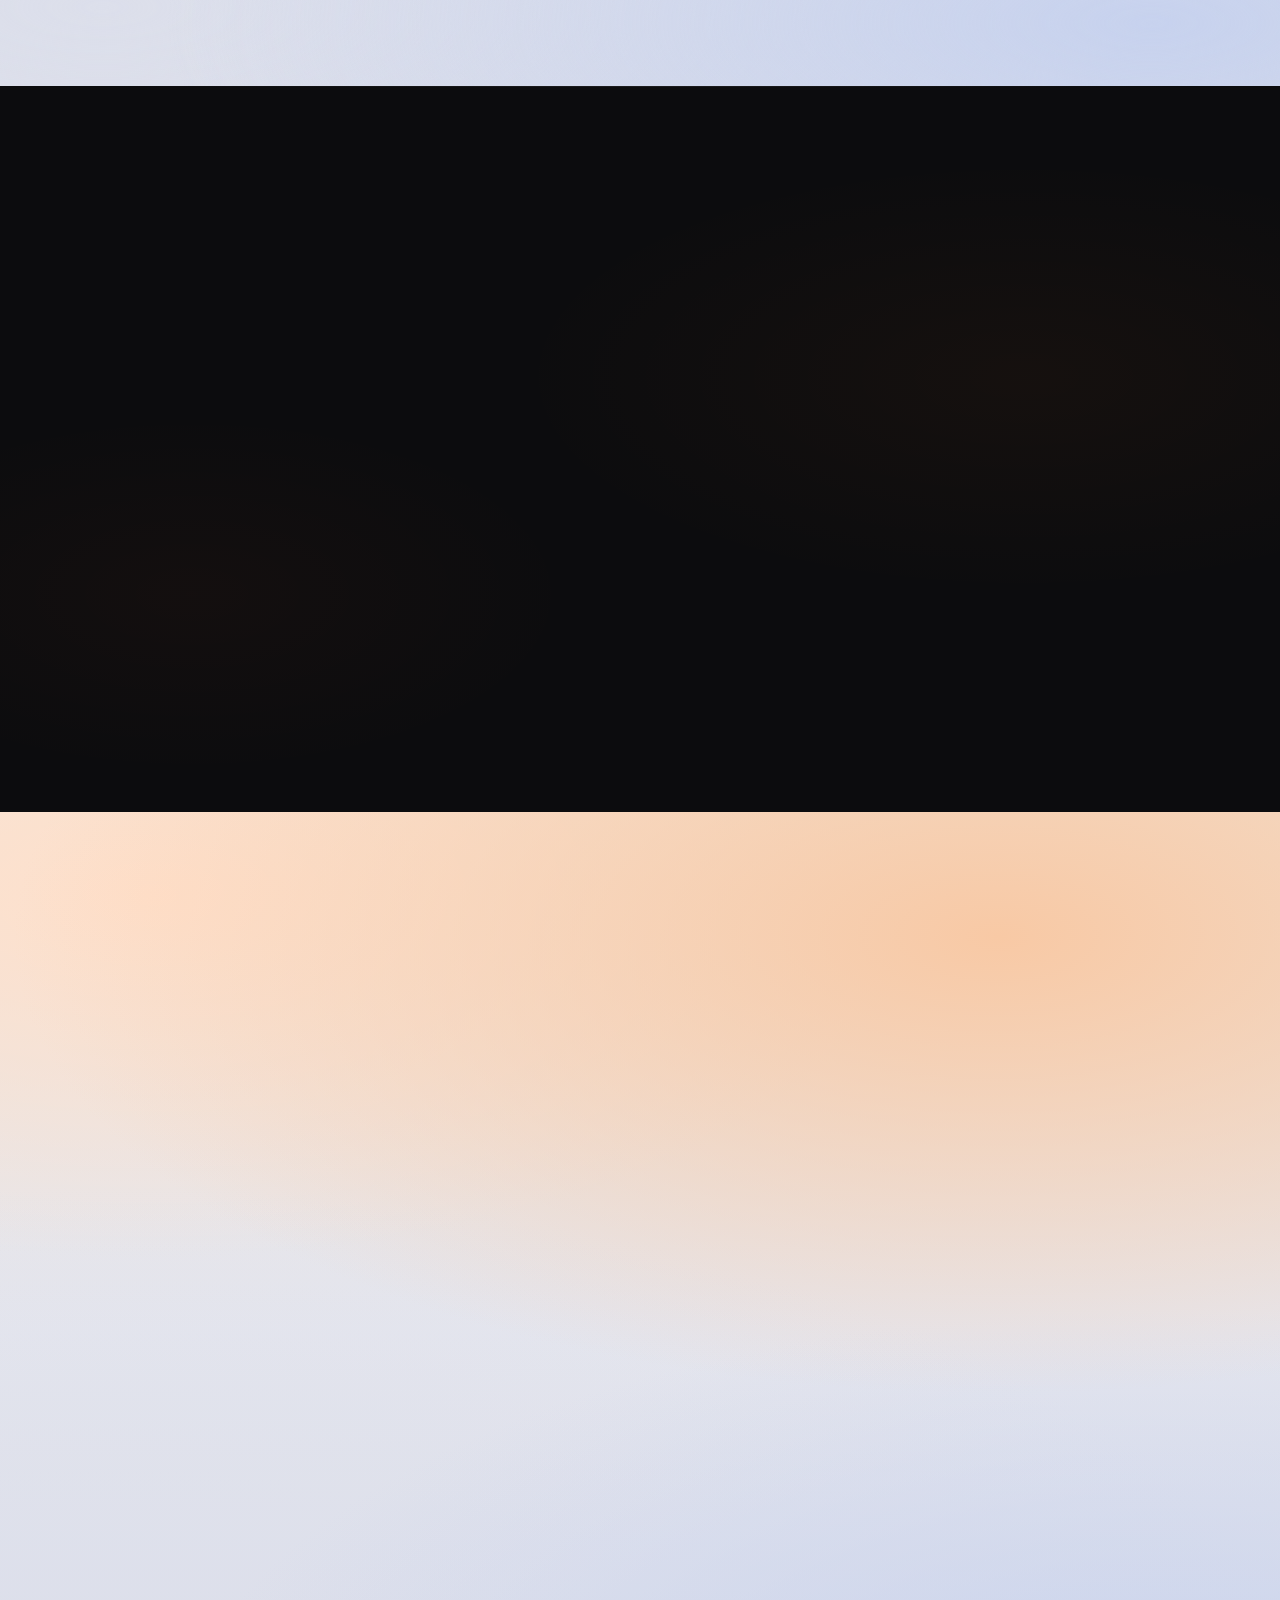
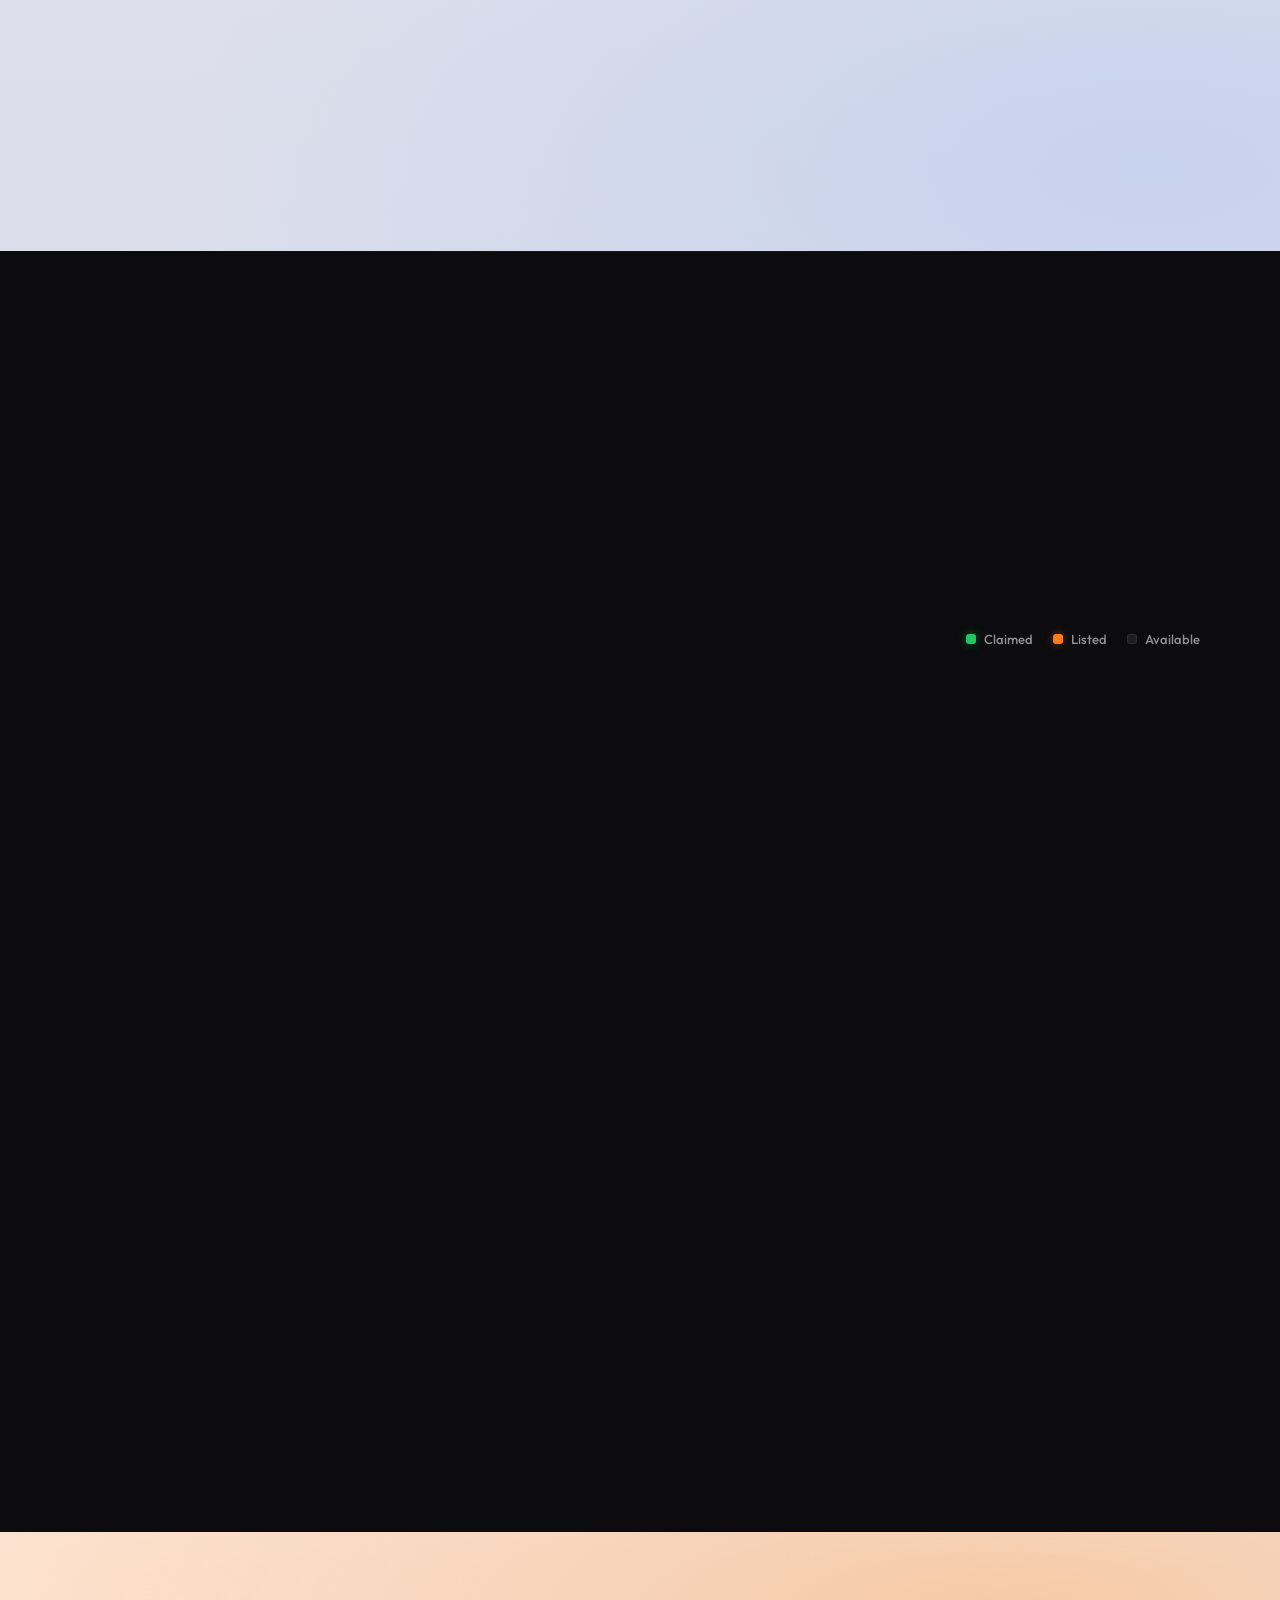
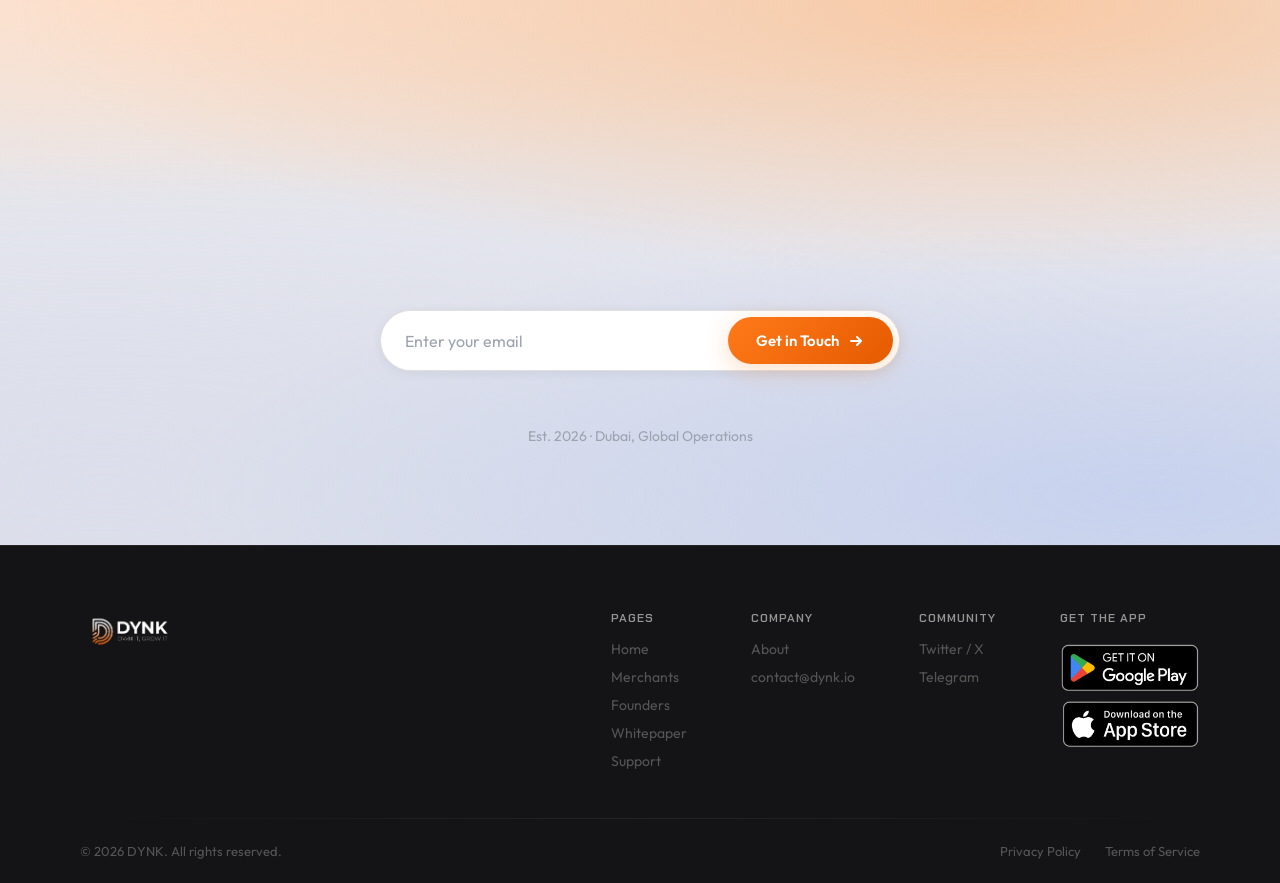
==== commit 57530c02: "Add listed (orange) wallet state to founder board, unify board across pages - Board fixed at 2,100 s" ====
--- a/founders/index.html
+++ b/founders/index.html
@@ -179,10 +179,11 @@
     <div class="board-header">
       <div class="board-header-text">
         <h2 class="sec-title sec-title--light">2,100 Founder Wallets</h2>
-        <p class="sec-desc sec-desc--light">Each cell represents a unique Founder Wallet (#001–#2100). Claimed wallets are lit — the rest are waiting for their owner.</p>
+        <p class="sec-desc sec-desc--light">Each cell represents a unique Founder Wallet (#001–#2100). Claimed wallets are lit, orange wallets are listed on the marketplace — the rest are waiting for their owner.</p>
       </div>
       <div class="board-legend">
         <span class="board-legend-item"><span class="board-legend-dot board-legend-dot--taken"></span>Claimed</span>
+        <span class="board-legend-item"><span class="board-legend-dot board-legend-dot--listed"></span>Listed</span>
         <span class="board-legend-item"><span class="board-legend-dot board-legend-dot--open"></span>Available</span>
       </div>
     </div>
@@ -194,6 +195,34 @@
         <button class="board-mobile-picker-btn" id="boardPickerBtn">View</button>
       </div>
       <button class="board-mobile-picker-random" id="boardPickerRandom">Pick Random Wallet</button>
+    </div>
+    <!-- LIVE MARKETPLACE STATS (populated by JS from /api/marketplace) -->
+    <div class="mkt-live" id="mktLivePanel" style="display:none;">
+      <div class="mkt-live-head">
+        <span class="mkt-live-tag"><span class="mkt-live-pulse"></span>Live marketplace</span>
+        <span class="mkt-live-updated" id="mktLastUpdated"></span>
+      </div>
+      <div class="mkt-live-grid">
+        <div class="mkt-hero">
+          <span class="mkt-hero-num" id="mktAvailable">0</span>
+          <span class="mkt-hero-cap">Available now</span>
+        </div>
+        <div class="mkt-supply">
+          <div class="mkt-supply-head">
+            <span class="mkt-supply-title"><b id="mktMinted">0</b> of 2,100 Founder Wallets minted</span>
+          </div>
+          <div class="mkt-bar" role="img" aria-label="Supply breakdown">
+            <span class="mkt-bar-seg mkt-bar-seg--claimed" id="mktBarClaimed"></span>
+            <span class="mkt-bar-seg mkt-bar-seg--listed" id="mktBarListed"></span>
+            <span class="mkt-bar-seg mkt-bar-seg--open" id="mktBarOpen"></span>
+          </div>
+          <div class="mkt-supply-legend">
+            <span class="mkt-leg"><i class="mkt-sw mkt-sw--claimed"></i>Claimed<b id="mktClaimed">0</b></span>
+            <span class="mkt-leg"><i class="mkt-sw mkt-sw--listed"></i>Listed<b id="mktListed">0</b></span>
+            <span class="mkt-leg"><i class="mkt-sw mkt-sw--open"></i>Available<b id="mktAvailableLeg">0</b></span>
+          </div>
+        </div>
+      </div>
     </div>
     <div class="board-counter">
       <div class="board-counter-stat">
--- a/sections.css
+++ b/sections.css
@@ -664,6 +664,10 @@
   background: #22C55E;
   box-shadow: 0 0 8px rgba(34,197,94,0.4);
 }
+.board-legend-dot--listed {
+  background: #FF7A1A;
+  box-shadow: 0 0 8px rgba(255,122,26,0.4);
+}
 .board-legend-dot--open {
   background: var(--ink-3);
   border: 1px solid var(--border);
@@ -696,6 +700,14 @@
 }
 .board-cell.taken:hover {
   box-shadow: 0 0 16px rgba(34,197,94,0.5);
+}
+.board-cell.listed {
+  background: #FF7A1A;
+  border-color: rgba(255,122,26,0.35);
+  box-shadow: 0 0 4px rgba(255,122,26,0.25);
+}
+.board-cell.listed:hover {
+  box-shadow: 0 0 16px rgba(255,122,26,0.6);
 }
 .board-cell { cursor: pointer; }
 
@@ -815,6 +827,11 @@
   background: rgba(0,0,0,0.07);
   color: rgba(30,30,30,0.5);
   border: 1px solid rgba(0,0,0,0.1);
+}
+.wc-status--listed {
+  background: rgba(255,122,26,0.15);
+  color: #E06A0F;
+  border: 1px solid rgba(255,122,26,0.35);
 }
 .wc-number-block {
   display: flex;
